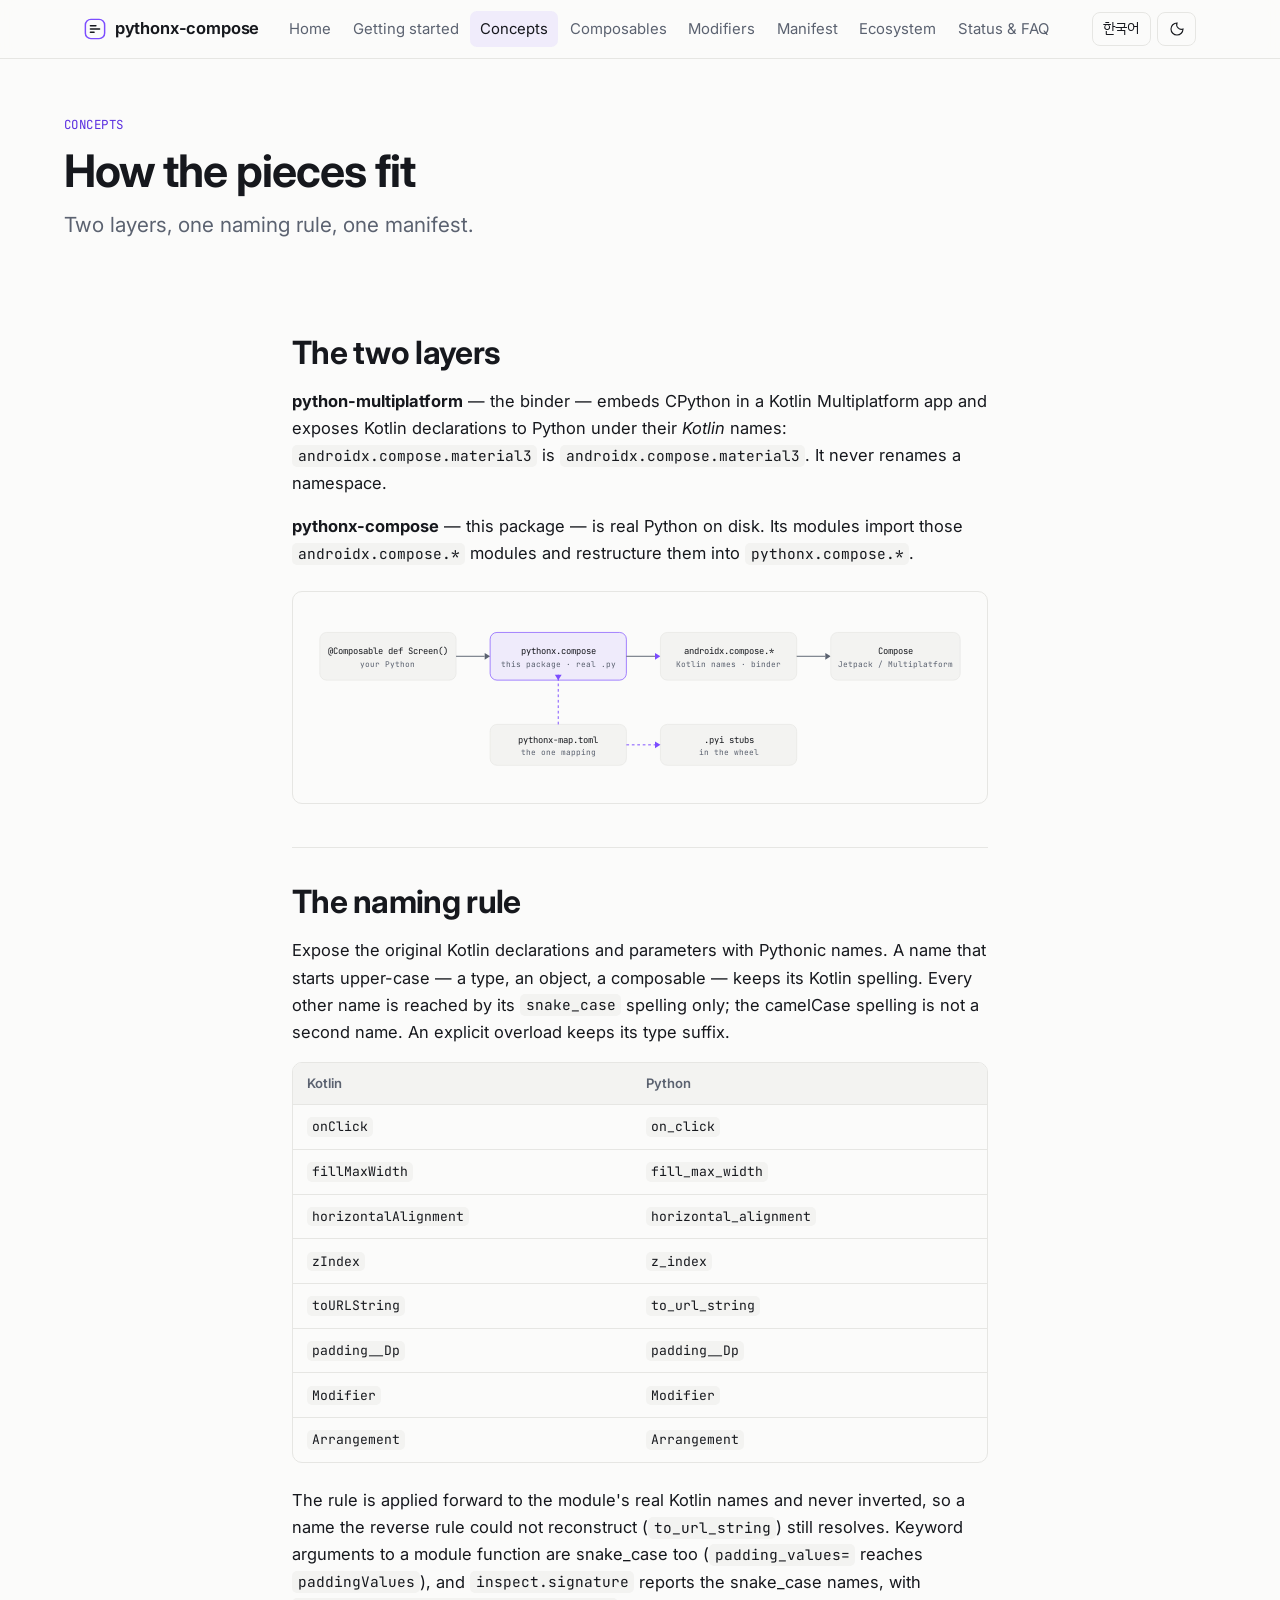
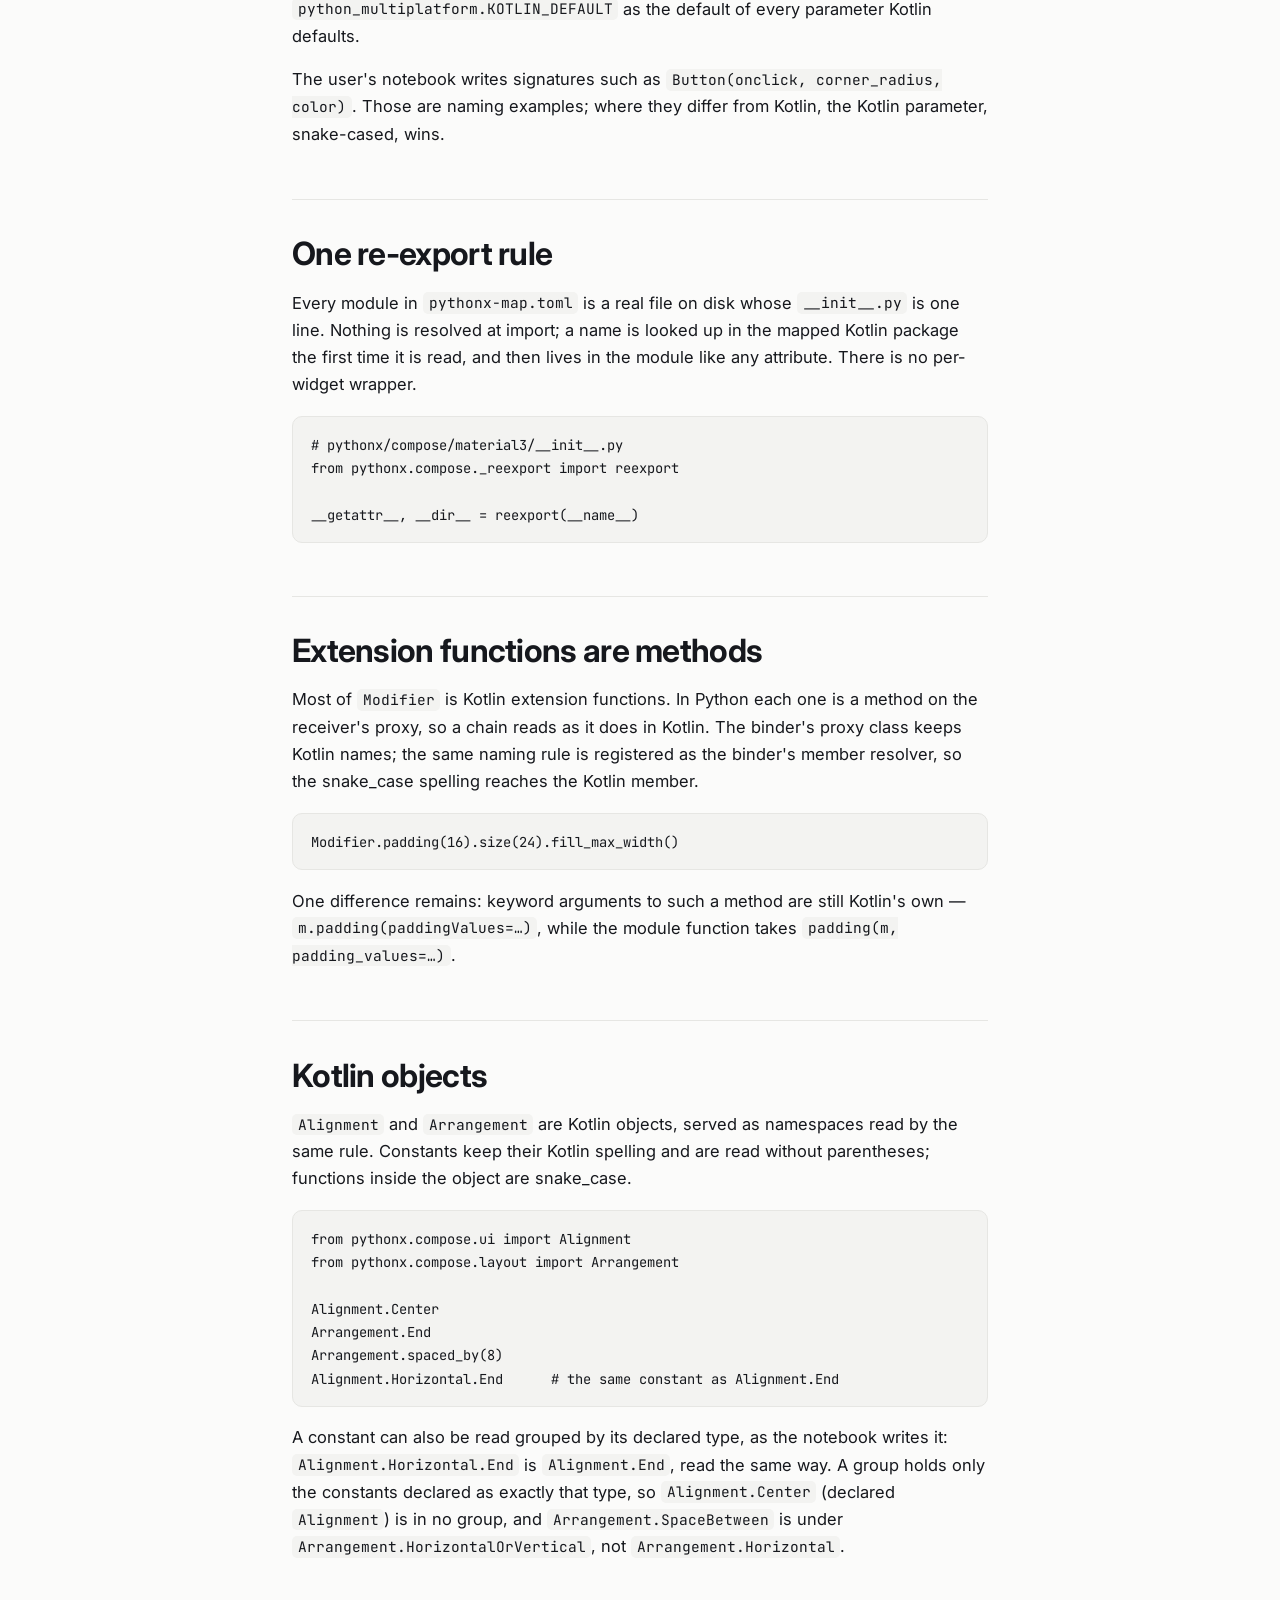
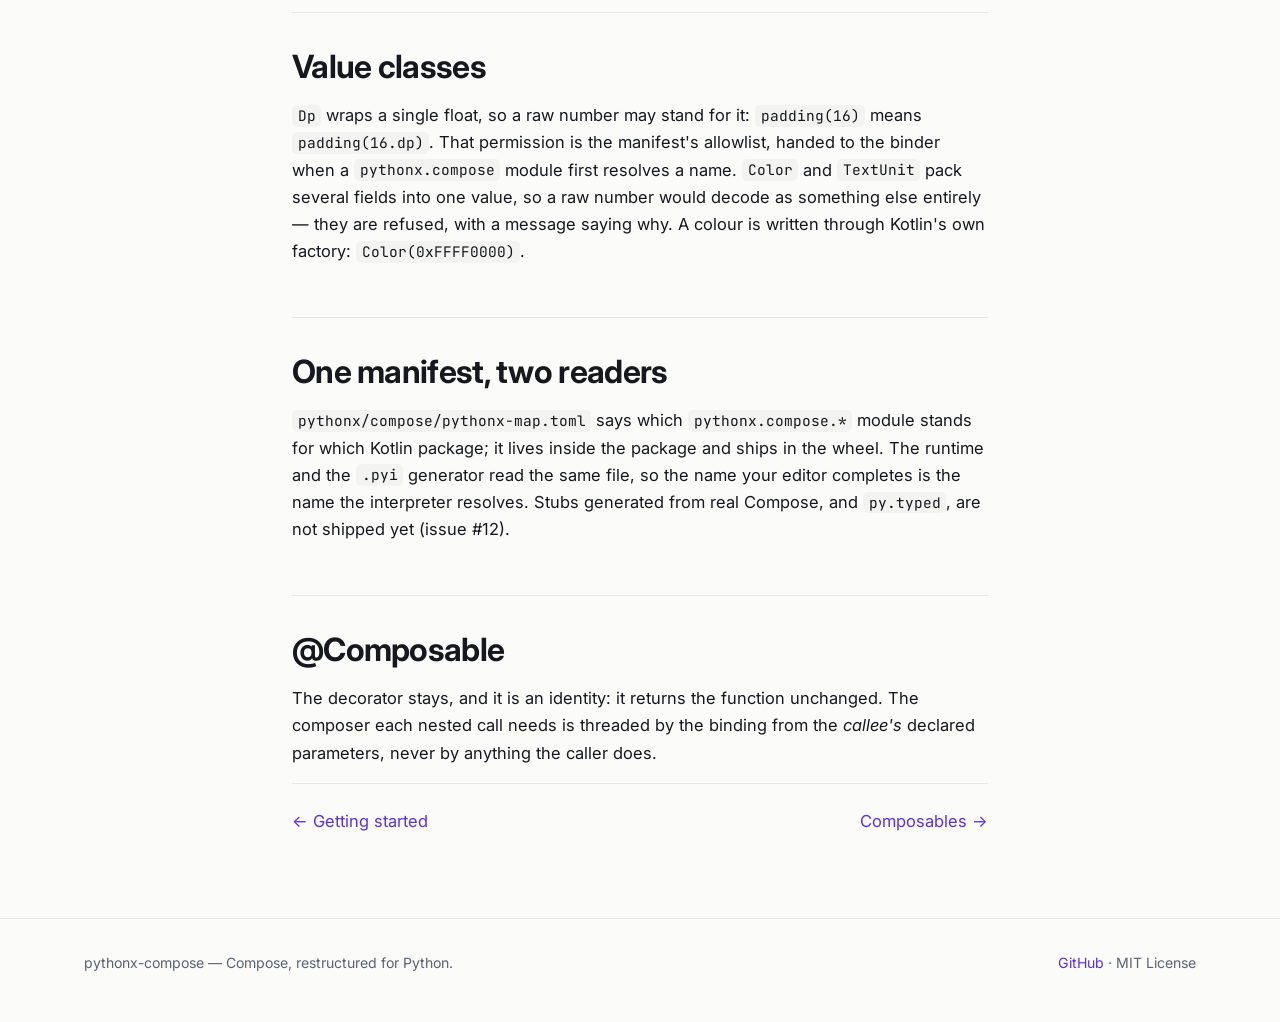
==== docs/guide/concepts.html @ 7204436c "Feat: Read Alignment.Horizontal.End as the notebook writes it INTENT 5.3: the notebook groups an obj" ====
<!doctype html>
<html lang="en">
<head>
<meta charset="utf-8">
<meta name="viewport" content="width=device-width, initial-scale=1">
<title>Concepts · pythonx-compose</title>
<meta name="description" content="pythonx-compose: write Compose user interfaces in Python, with Compose's own widgets and Pythonic names.">
<script>(function(){var r=document.documentElement,l=null,t=null;
try{l=localStorage.getItem('pxc-lang');t=localStorage.getItem('pxc-theme');}catch(e){}
if(l!=='en'&&l!=='ko'){l=((navigator.language||'en').toLowerCase().indexOf('ko')===0)?'ko':'en';}
r.lang=l;if(t==='dark'||t==='light'){r.setAttribute('data-theme',t);}})();</script>
<link rel="preconnect" href="https://fonts.googleapis.com">
<link rel="preconnect" href="https://fonts.gstatic.com" crossorigin>
<link rel="stylesheet" href="https://fonts.googleapis.com/css2?family=IBM+Plex+Sans+KR:wght@400;500;600;700&amp;family=Inter:wght@400;500;600;700&amp;family=JetBrains+Mono:wght@400;500&amp;display=swap">
<link rel="stylesheet" href="assets/style.css">
<script src="assets/site.js" defer></script>
</head>
<body data-title-en="Concepts" data-title-ko="개념">
<header class="site-header">
<div class="wrap bar">
<a class="brand" href="index.html"><svg class="mark" viewBox="0 0 24 24" aria-hidden="true"><rect x="1.5" y="1.5" width="21" height="21" rx="6" fill="none" stroke="var(--accent)" stroke-width="1.6"/><path d="M7 8.5h6M7 12h10M7 15.5h4" stroke="var(--fg)" stroke-width="1.6" stroke-linecap="round"/></svg>pythonx-compose</a>
<nav class="nav" aria-label="Guide"><a href="index.html"><span data-lang="en">Home</span><span data-lang="ko">홈</span></a><a href="getting-started.html"><span data-lang="en">Getting started</span><span data-lang="ko">시작하기</span></a><a href="concepts.html" aria-current="page"><span data-lang="en">Concepts</span><span data-lang="ko">개념</span></a><a href="guide-composables.html"><span data-lang="en">Composables</span><span data-lang="ko">컴포저블</span></a><a href="guide-modifiers.html"><span data-lang="en">Modifiers</span><span data-lang="ko">모디파이어</span></a><a href="guide-manifest.html"><span data-lang="en">Manifest</span><span data-lang="ko">매니페스트</span></a><a href="ecosystem.html"><span data-lang="en">Ecosystem</span><span data-lang="ko">생태계</span></a><a href="status.html"><span data-lang="en">Status & FAQ</span><span data-lang="ko">현황 · FAQ</span></a></nav>
<div class="tools">
<button class="btn-ghost" id="lang-toggle" type="button"><span data-lang="en">한국어</span><span data-lang="ko">English</span></button>
<button class="btn-ghost" id="theme-toggle" type="button" aria-label="Toggle colour theme"><svg viewBox="0 0 24 24" aria-hidden="true" fill="none" stroke="currentColor" stroke-width="1.7" stroke-linecap="round"><path d="M12 3a9 9 0 1 0 9 9 7 7 0 0 1-9-9z"/></svg></button>
</div>
</div>
</header>
<main>
<header class="page-head wrap"><p class="kicker"><span data-lang="en">Concepts</span><span data-lang="ko">개념</span></p><h1><span data-lang="en">How the pieces fit</span><span data-lang="ko">구성 요소가 맞물리는 방식</span></h1><p class="lead"><span data-lang="en">Two layers, one naming rule, one manifest.</span><span data-lang="ko">두 계층, 이름 규칙 하나, 매니페스트 하나.</span></p></header>

<div class="wrap doc narrow">
<section class="flush">
<h2><span data-lang="en">The two layers</span><span data-lang="ko">두 계층</span></h2>
<p data-lang="en"><strong>python-multiplatform</strong> — the binder — embeds CPython in a Kotlin Multiplatform app and exposes Kotlin declarations to Python under their <em>Kotlin</em> names: <code>androidx.compose.material3</code> is <code>androidx.compose.material3</code>. It never renames a namespace.</p><p data-lang="ko"><strong>python-multiplatform</strong> — 바인더 — 는 Kotlin Multiplatform 앱에 CPython 을 임베딩하고, Kotlin 선언을 <em>Kotlin</em> 이름 그대로 파이썬에 노출합니다: <code>androidx.compose.material3</code> 는 <code>androidx.compose.material3</code> 입니다. 네임스페이스 이름을 절대 바꾸지 않습니다.</p>
<p data-lang="en"><strong>pythonx-compose</strong> — this package — is real Python on disk. Its modules import those <code>androidx.compose.*</code> modules and restructure them into <code>pythonx.compose.*</code>.</p><p data-lang="ko"><strong>pythonx-compose</strong> — 이 패키지 — 는 디스크에 있는 실제 파이썬입니다. 이 패키지의 모듈이 <code>androidx.compose.*</code> 를 import 해 <code>pythonx.compose.*</code> 로 재구성합니다.</p>
<figure class="figure"><svg class="fig-wide" viewBox="0 0 960 250" role="img" aria-label="Python UI code calls pythonx.compose, which imports androidx.compose.* exposed by python-multiplatform, which is Compose itself; pythonx-map.toml feeds pythonx.compose and the .pyi stubs."><rect class="box" x="10" y="30" width="200" height="70" rx="10"/><text x="110.0" y="62.0" text-anchor="middle">@Composable def Screen()</text><text class="sub" x="110.0" y="80.0" text-anchor="middle">your Python</text><line class="edge" x1="210" y1="65" x2="252" y2="65"/><polygon class="head" points="260,65 252,60 252,70"/><rect class="box us" x="260" y="30" width="200" height="70" rx="10"/><text x="360.0" y="62.0" text-anchor="middle">pythonx.compose</text><text class="sub" x="360.0" y="80.0" text-anchor="middle">this package · real .py</text><line class="edge" x1="460" y1="65" x2="502" y2="65"/><polygon class="head us" points="510,65 502,60 502,70"/><rect class="box" x="510" y="30" width="200" height="70" rx="10"/><text x="610.0" y="62.0" text-anchor="middle">androidx.compose.*</text><text class="sub" x="610.0" y="80.0" text-anchor="middle">Kotlin names · binder</text><line class="edge" x1="710" y1="65" x2="752" y2="65"/><polygon class="head" points="760,65 752,60 752,70"/><rect class="box" x="760" y="30" width="190" height="70" rx="10"/><text x="855.0" y="62.0" text-anchor="middle">Compose</text><text class="sub" x="855.0" y="80.0" text-anchor="middle">Jetpack / Multiplatform</text><rect class="box" x="260" y="165" width="200" height="60" rx="10"/><text x="360.0" y="192.0" text-anchor="middle">pythonx-map.toml</text><text class="sub" x="360.0" y="210.0" text-anchor="middle">the one mapping</text><line class="edge dash" x1="360" y1="165" x2="360" y2="92"/><polygon class="head us" points="360,100 355,92 365,92"/><rect class="box" x="510" y="165" width="200" height="60" rx="10"/><text x="610.0" y="192.0" text-anchor="middle">.pyi stubs</text><text class="sub" x="610.0" y="210.0" text-anchor="middle">in the wheel</text><line class="edge dash" x1="460" y1="195" x2="502" y2="195"/><polygon class="head us" points="510,195 502,190 502,200"/></svg><svg class="fig-tall" viewBox="0 0 320 470" role="img" aria-label="The same layering, drawn vertically."><rect class="box" x="40" y="10" width="240" height="64" rx="10"/><text x="160.0" y="39.0" text-anchor="middle">@Composable def Screen()</text><text class="sub" x="160.0" y="57.0" text-anchor="middle">your Python</text><line class="edge" x1="160" y1="74" x2="160" y2="102"/><polygon class="head" points="160,110 155,102 165,102"/><rect class="box us" x="40" y="110" width="240" height="64" rx="10"/><text x="160.0" y="139.0" text-anchor="middle">pythonx.compose</text><text class="sub" x="160.0" y="157.0" text-anchor="middle">this package · real .py</text><line class="edge" x1="160" y1="174" x2="160" y2="202"/><polygon class="head us" points="160,210 155,202 165,202"/><rect class="box" x="40" y="210" width="240" height="64" rx="10"/><text x="160.0" y="239.0" text-anchor="middle">androidx.compose.*</text><text class="sub" x="160.0" y="257.0" text-anchor="middle">Kotlin names · binder</text><line class="edge" x1="160" y1="274" x2="160" y2="302"/><polygon class="head" points="160,310 155,302 165,302"/><rect class="box" x="40" y="310" width="240" height="64" rx="10"/><text x="160.0" y="339.0" text-anchor="middle">Compose</text><text class="sub" x="160.0" y="357.0" text-anchor="middle">Jetpack / Multiplatform</text><rect class="box" x="40" y="400" width="240" height="56" rx="10"/><text x="160.0" y="425.0" text-anchor="middle">pythonx-map.toml</text><text class="sub" x="160.0" y="443.0" text-anchor="middle">→ pythonx.compose, .pyi</text></svg></figure>
</section>

<section>
<h2><span data-lang="en">The naming rule</span><span data-lang="ko">이름 규칙</span></h2>
<p data-lang="en">Expose the original Kotlin declarations and parameters with Pythonic names. A name that starts upper-case — a type, an object, a composable — keeps its Kotlin spelling. Every other name is reached by its <code>snake_case</code> spelling only; the camelCase spelling is not a second name. An explicit overload keeps its type suffix.</p><p data-lang="ko">Kotlin 의 원래 선언과 매개변수를 파이썬다운 이름으로 노출합니다. 대문자로 시작하는 이름 — 타입, 객체, 컴포저블 — 은 Kotlin 표기를 유지합니다. 그 밖의 이름은 <code>snake_case</code> 표기로만 접근하며, camelCase 표기가 또 하나의 이름이 되지는 않습니다. 명시적 오버로드는 타입 접미사를 유지합니다.</p>
<div class="table-wrap"><table>
<thead><tr><th>Kotlin</th><th>Python</th></tr></thead>
<tbody>
<tr><td><code>onClick</code></td><td><code>on_click</code></td></tr>
<tr><td><code>fillMaxWidth</code></td><td><code>fill_max_width</code></td></tr>
<tr><td><code>horizontalAlignment</code></td><td><code>horizontal_alignment</code></td></tr>
<tr><td><code>zIndex</code></td><td><code>z_index</code></td></tr>
<tr><td><code>toURLString</code></td><td><code>to_url_string</code></td></tr>
<tr><td><code>padding__Dp</code></td><td><code>padding__Dp</code></td></tr>
<tr><td><code>Modifier</code></td><td><code>Modifier</code></td></tr>
<tr><td><code>Arrangement</code></td><td><code>Arrangement</code></td></tr>
</tbody></table></div>
<p data-lang="en">The rule is applied forward to the module's real Kotlin names and never inverted, so a name the reverse rule could not reconstruct (<code>to_url_string</code>) still resolves. Keyword arguments to a module function are snake_case too (<code>padding_values=</code> reaches <code>paddingValues</code>), and <code>inspect.signature</code> reports the snake_case names, with <code>python_multiplatform.KOTLIN_DEFAULT</code> as the default of every parameter Kotlin defaults.</p><p data-lang="ko">규칙은 모듈의 실제 Kotlin 이름에 정방향으로만 적용되고 역으로 계산하지 않으므로, 역규칙으로는 복원할 수 없는 이름(<code>to_url_string</code>)도 해석됩니다. 모듈 함수의 키워드 인자도 snake_case 이며(<code>padding_values=</code> 가 <code>paddingValues</code> 에 닿음), <code>inspect.signature</code> 는 snake_case 이름을 보여 주고 Kotlin 이 기본값을 가진 매개변수에는 <code>python_multiplatform.KOTLIN_DEFAULT</code> 를 기본값으로 보여 줍니다.</p>
<p data-lang="en">The user's notebook writes signatures such as <code>Button(onclick, corner_radius, color)</code>. Those are naming examples; where they differ from Kotlin, the Kotlin parameter, snake-cased, wins.</p><p data-lang="ko">사용자 노트북은 <code>Button(onclick, corner_radius, color)</code> 같은 시그니처를 씁니다. 이는 이름 예시이며, Kotlin 과 다르면 Kotlin 매개변수를 snake_case 로 바꾼 것이 이깁니다.</p>
</section>

<section>
<h2><span data-lang="en">One re-export rule</span><span data-lang="ko">재노출 규칙 하나</span></h2>
<p data-lang="en">Every module in <code>pythonx-map.toml</code> is a real file on disk whose <code>__init__.py</code> is one line. Nothing is resolved at import; a name is looked up in the mapped Kotlin package the first time it is read, and then lives in the module like any attribute. There is no per-widget wrapper.</p><p data-lang="ko"><code>pythonx-map.toml</code> 의 모든 모듈은 디스크에 있는 실제 파일이며, <code>__init__.py</code> 는 한 줄입니다. import 할 때는 아무것도 해석하지 않고, 이름을 처음 읽을 때 대응된 Kotlin 패키지에서 찾은 뒤 보통의 속성처럼 모듈에 남습니다. 위젯별 래퍼는 없습니다.</p>
<pre><code class="language-python"># pythonx/compose/material3/__init__.py
from pythonx.compose._reexport import reexport

__getattr__, __dir__ = reexport(__name__)</code></pre>
</section>

<section>
<h2><span data-lang="en">Extension functions are methods</span><span data-lang="ko">확장 함수는 메서드</span></h2>
<p data-lang="en">Most of <code>Modifier</code> is Kotlin extension functions. In Python each one is a method on the receiver's proxy, so a chain reads as it does in Kotlin. The binder's proxy class keeps Kotlin names; the same naming rule is registered as the binder's member resolver, so the snake_case spelling reaches the Kotlin member.</p><p data-lang="ko"><code>Modifier</code> 의 대부분은 Kotlin 확장 함수입니다. 파이썬에서는 각각이 수신 객체 프록시의 메서드가 되어, 체인이 Kotlin 에서처럼 읽힙니다. 바인더의 프록시 클래스는 Kotlin 이름을 유지하며, 같은 이름 규칙이 바인더의 멤버 리졸버로 등록되어 snake_case 표기가 Kotlin 멤버에 닿습니다.</p>
<pre><code class="language-python">Modifier.padding(16).size(24).fill_max_width()</code></pre>
<p data-lang="en">One difference remains: keyword arguments to such a method are still Kotlin's own — <code>m.padding(paddingValues=…)</code>, while the module function takes <code>padding(m, padding_values=…)</code>.</p><p data-lang="ko">차이가 하나 남아 있습니다: 이런 메서드의 키워드 인자는 아직 Kotlin 그대로입니다 — <code>m.padding(paddingValues=…)</code> 이고, 모듈 함수는 <code>padding(m, padding_values=…)</code> 를 받습니다.</p>
</section>

<section>
<h2><span data-lang="en">Kotlin objects</span><span data-lang="ko">Kotlin 객체</span></h2>
<p data-lang="en"><code>Alignment</code> and <code>Arrangement</code> are Kotlin objects, served as namespaces read by the same rule. Constants keep their Kotlin spelling and are read without parentheses; functions inside the object are snake_case.</p><p data-lang="ko"><code>Alignment</code> 와 <code>Arrangement</code> 는 Kotlin 객체이며, 같은 규칙으로 읽는 네임스페이스로 제공됩니다. 상수는 Kotlin 표기를 유지하고 괄호 없이 읽으며, 객체 안의 함수는 snake_case 입니다.</p>
<pre><code class="language-python">from pythonx.compose.ui import Alignment
from pythonx.compose.layout import Arrangement

Alignment.Center
Arrangement.End
Arrangement.spaced_by(8)
Alignment.Horizontal.End      # the same constant as Alignment.End</code></pre>
<p data-lang="en">A constant can also be read grouped by its declared type, as the notebook writes it: <code>Alignment.Horizontal.End</code> is <code>Alignment.End</code>, read the same way. A group holds only the constants declared as exactly that type, so <code>Alignment.Center</code> (declared <code>Alignment</code>) is in no group, and <code>Arrangement.SpaceBetween</code> is under <code>Arrangement.HorizontalOrVertical</code>, not <code>Arrangement.Horizontal</code>.</p><p data-lang="ko">노트북처럼 상수를 선언된 타입별로 묶어서 읽을 수도 있습니다. <code>Alignment.Horizontal.End</code> 는 <code>Alignment.End</code> 이며 같은 방식으로 읽힙니다. 묶음에는 정확히 그 타입으로 선언된 상수만 들어가므로 <code>Alignment.Center</code>(선언 타입 <code>Alignment</code>)는 어느 묶음에도 없고, <code>Arrangement.SpaceBetween</code> 은 <code>Arrangement.Horizontal</code> 이 아니라 <code>Arrangement.HorizontalOrVertical</code> 아래에 있습니다.</p>
</section>

<section>
<h2><span data-lang="en">Value classes</span><span data-lang="ko">값 클래스</span></h2>
<p data-lang="en"><code>Dp</code> wraps a single float, so a raw number may stand for it: <code>padding(16)</code> means <code>padding(16.dp)</code>. That permission is the manifest's allowlist, handed to the binder when a <code>pythonx.compose</code> module first resolves a name. <code>Color</code> and <code>TextUnit</code> pack several fields into one value, so a raw number would decode as something else entirely — they are refused, with a message saying why. A colour is written through Kotlin's own factory: <code>Color(0xFFFF0000)</code>.</p><p data-lang="ko"><code>Dp</code> 는 float 하나를 감싸므로 숫자로 쓸 수 있습니다: <code>padding(16)</code> 은 <code>padding(16.dp)</code> 입니다. 이 허용은 매니페스트의 허용 목록이며, <code>pythonx.compose</code> 모듈이 처음 이름을 해석할 때 바인더에 전달됩니다. <code>Color</code> 와 <code>TextUnit</code> 은 여러 필드를 한 값에 담으므로 숫자를 넣으면 전혀 다른 값으로 해석됩니다 — 그래서 이유를 밝히며 거절합니다. 색은 Kotlin 자신의 팩토리로 씁니다: <code>Color(0xFFFF0000)</code>.</p>
</section>

<section>
<h2><span data-lang="en">One manifest, two readers</span><span data-lang="ko">매니페스트 하나, 읽는 쪽 둘</span></h2>
<p data-lang="en"><code>pythonx/compose/pythonx-map.toml</code> says which <code>pythonx.compose.*</code> module stands for which Kotlin package; it lives inside the package and ships in the wheel. The runtime and the <code>.pyi</code> generator read the same file, so the name your editor completes is the name the interpreter resolves. Stubs generated from real Compose, and <code>py.typed</code>, are not shipped yet (issue #12).</p><p data-lang="ko"><code>pythonx/compose/pythonx-map.toml</code> 이 어떤 <code>pythonx.compose.*</code> 모듈이 어떤 Kotlin 패키지에 대응하는지 적습니다. 이 파일은 패키지 안에 있고 wheel 에 함께 담깁니다. 런타임과 <code>.pyi</code> 생성기가 같은 파일을 읽으므로, 편집기가 완성하는 이름과 인터프리터가 해석하는 이름이 같습니다. 실제 Compose 에서 생성한 스텁과 <code>py.typed</code> 는 아직 함께 배포되지 않습니다(이슈 #12).</p>
</section>

<section>
<h2><span data-lang="en">@Composable</span><span data-lang="ko">@Composable</span></h2>
<p data-lang="en">The decorator stays, and it is an identity: it returns the function unchanged. The composer each nested call needs is threaded by the binding from the <em>callee's</em> declared parameters, never by anything the caller does.</p><p data-lang="ko">데코레이터는 유지되며 항등 함수입니다: 함수를 그대로 돌려줍니다. 중첩 호출마다 필요한 composer 는 <em>호출되는 쪽</em>의 선언된 매개변수를 보고 바인딩이 넘기며, 호출하는 쪽은 아무것도 하지 않습니다.</p>
<div class="pager"><a href="getting-started.html">← <span data-lang="en">Getting started</span><span data-lang="ko">시작하기</span></a><a href="guide-composables.html"><span data-lang="en">Composables</span><span data-lang="ko">컴포저블</span> →</a></div>
</section>
</div>

</main>
<footer>
<div class="wrap">
<span><span data-lang="en">pythonx-compose — Compose, restructured for Python.</span><span data-lang="ko">pythonx-compose — 파이썬을 위해 재구성한 Compose.</span></span>
<span><a href="https://github.com/thisisthepy/pythonx-compose">GitHub</a> · <span data-lang="en">MIT License</span><span data-lang="ko">MIT 라이선스</span></span>
</div>
</footer>
</body>
</html>
---- docs/guide/assets/style.css ----
/* pythonx-compose guide — shared thisisthepy family tokens, accent #7c4dff. */
:root {
  --bg: #fbfbfa; --fg: #16181d; --muted: #5b6270; --line: #e6e6e3; --code-bg: #f3f3f1;
  --radius: 10px; --maxw: 72rem;
  --font-sans: "Inter", "IBM Plex Sans KR", system-ui, sans-serif;
  --font-mono: "JetBrains Mono", ui-monospace, monospace;
  --accent: #7c4dff; --accent-ink: #5b2fe0; --accent-soft: rgba(124, 77, 255, 0.09);
  --ok: #0f9d76; --partial: #b7791f; --planned: #5b6270;
  color-scheme: light;
}
@media (prefers-color-scheme: dark) { :root:not([data-theme="light"]) {
  --bg: #0f1115; --fg: #e8e9ec; --muted: #9aa1ad; --line: #252a33; --code-bg: #161a21;
  --accent: #a68bff; --accent-ink: #c2b1ff; --accent-soft: rgba(166, 139, 255, 0.12);
  --ok: #3cc89c; --partial: #e0a84a; --planned: #9aa1ad;
  color-scheme: dark; } }
:root[data-theme="dark"] {
  --bg: #0f1115; --fg: #e8e9ec; --muted: #9aa1ad; --line: #252a33; --code-bg: #161a21;
  --accent: #a68bff; --accent-ink: #c2b1ff; --accent-soft: rgba(166, 139, 255, 0.12);
  --ok: #3cc89c; --partial: #e0a84a; --planned: #9aa1ad;
  color-scheme: dark;
}

/* Language switching: only the active language is shown. */
html[lang="en"] [data-lang="ko"], html[lang="ko"] [data-lang="en"] { display: none !important; }

*, *::before, *::after { box-sizing: border-box; }
html { -webkit-text-size-adjust: 100%; }
body {
  margin: 0; background: var(--bg); color: var(--fg);
  font-family: var(--font-sans); font-size: 16.5px; line-height: 1.65;
  -webkit-font-smoothing: antialiased; overflow-x: hidden;
}
html[lang="ko"] body { word-break: keep-all; line-height: 1.75; }
a { color: var(--accent-ink); text-decoration: none; }
a:hover { text-decoration: underline; text-underline-offset: 3px; }
code, pre, kbd { font-family: var(--font-mono); font-size: 0.88em; }
:not(pre) > code { background: var(--code-bg); padding: 0.1em 0.38em; border-radius: 5px; overflow-wrap: anywhere; }
pre {
  background: var(--code-bg); border: 1px solid var(--line); border-radius: var(--radius);
  padding: 1rem 1.15rem; overflow-x: auto; line-height: 1.6; margin: 1.1rem 0;
}
pre code { font-size: 0.86rem; }
.c { color: var(--muted); }          /* comment */
.k { color: var(--accent-ink); }     /* keyword / emphasis inside code */

.wrap { max-width: var(--maxw); margin: 0 auto; padding: 0 1.25rem; }
@media (max-width: 480px) { .wrap { padding: 0 1rem; } }

/* Header */
.site-header {
  position: sticky; top: 0; z-index: 10;
  background: color-mix(in srgb, var(--bg) 86%, transparent);
  backdrop-filter: saturate(140%) blur(10px); -webkit-backdrop-filter: saturate(140%) blur(10px);
  border-bottom: 1px solid var(--line);
}
.bar { display: flex; align-items: center; gap: 1.25rem; min-height: 3.6rem; }
.brand { display: inline-flex; align-items: center; gap: 0.55rem; color: var(--fg); font-weight: 650; letter-spacing: -0.01em; white-space: nowrap; }
.brand:hover { text-decoration: none; }
.brand .mark { width: 22px; height: 22px; flex: none; }
.nav { display: flex; gap: 0.15rem; flex: 1; min-width: 0; }
.site-header .nav a {
  color: var(--muted); padding: 0.35rem 0.6rem; border-radius: 7px; font-size: 0.93rem; white-space: nowrap;
}
.nav a:hover { color: var(--fg); background: var(--code-bg); text-decoration: none; }
.nav a[aria-current="page"] { color: var(--fg); background: var(--accent-soft); }
.tools { display: flex; gap: 0.4rem; margin-left: auto; }
.btn-ghost {
  font: inherit; font-size: 0.86rem; color: var(--fg); background: transparent;
  border: 1px solid var(--line); border-radius: 8px; padding: 0.3rem 0.65rem; cursor: pointer;
  display: inline-flex; align-items: center; gap: 0.35rem; min-height: 2rem;
}
.btn-ghost:hover { border-color: var(--accent); }
.btn-ghost svg { width: 16px; height: 16px; }
@media (max-width: 860px) {
  .bar { flex-wrap: wrap; gap: 0.5rem 1rem; padding: 0.5rem 0; }
  .nav { order: 3; flex-basis: 100%; overflow-x: auto; scrollbar-width: none; padding-bottom: 0.2rem; }
  .nav::-webkit-scrollbar { display: none; }
}

/* Hero */
section.hero { padding: 5.5rem 0 3.5rem; border-top: 0; }
.eyebrow {
  display: inline-flex; align-items: center; gap: 0.5rem; font-size: 0.82rem; color: var(--muted);
  border: 1px solid var(--line); border-radius: 999px; padding: 0.2rem 0.75rem; margin-bottom: 1.6rem;
}
.dot { width: 7px; height: 7px; border-radius: 50%; background: var(--accent); }
h1, h2, h3 { letter-spacing: -0.022em; line-height: 1.2; font-weight: 680; }
.hero h1 { font-size: clamp(2.3rem, 6vw, 4.1rem); margin: 0 0 1.1rem; letter-spacing: -0.035em; }
.hero h1 em { font-style: normal; color: var(--accent); }
.lead { font-size: clamp(1.08rem, 2.1vw, 1.3rem); color: var(--muted); max-width: 44rem; margin: 0 0 2rem; }
.cta { display: flex; flex-wrap: wrap; gap: 0.7rem; }
.btn {
  display: inline-flex; align-items: center; gap: 0.45rem; padding: 0.62rem 1.1rem; border-radius: 9px;
  font-weight: 560; font-size: 0.97rem; border: 1px solid var(--line); color: var(--fg); background: var(--bg);
}
.btn:hover { text-decoration: none; border-color: var(--accent); }
a.btn.primary, .btn.primary { background: var(--accent); border-color: var(--accent); color: #fff; }
:root[data-theme="dark"] .btn.primary { color: #0f1115; }
@media (prefers-color-scheme: dark) { :root:not([data-theme="light"]) .btn.primary { color: #0f1115; } }

/* Sections */
section { padding: 3rem 0; border-top: 1px solid var(--line); }
section.flush { border-top: 0; padding-top: 0; }
.kicker { font-family: var(--font-mono); font-size: 0.78rem; color: var(--accent-ink); letter-spacing: 0.04em; text-transform: uppercase; margin: 0 0 0.6rem; }
h2 { font-size: clamp(1.5rem, 3vw, 2rem); margin: 0 0 1rem; }
h3 { font-size: 1.12rem; margin: 1.8rem 0 0.5rem; }
p { margin: 0 0 1rem; }
.muted { color: var(--muted); }
.narrow { max-width: 46rem; }

/* Translation pair: Kotlin on the left, Python on the right. */
.pair { display: grid; grid-template-columns: minmax(0, 1fr) auto minmax(0, 1fr); gap: 0.9rem; align-items: stretch; margin: 1.5rem 0; }
.pair .pane { min-width: 0; }
.pair .pane pre { margin: 0; height: calc(100% - 1.8rem); }
.pair .label { font-family: var(--font-mono); font-size: 0.76rem; color: var(--muted); margin: 0 0 0.45rem; }
.pair .arrow { align-self: center; color: var(--accent); font-family: var(--font-mono); font-size: 1.3rem; }
@media (max-width: 760px) {
  .pair { grid-template-columns: minmax(0, 1fr); }
  .pair .arrow { justify-self: center; transform: rotate(90deg); }
}

/* Diagram */
.figure { margin: 1.5rem 0 0.5rem; border: 1px solid var(--line); border-radius: var(--radius); padding: 1.25rem; background: var(--bg); }
.figure svg { width: 100%; height: auto; display: block; }
.figure svg text { font-family: var(--font-mono); font-size: 13px; fill: var(--fg); }
.figure svg .sub { fill: var(--muted); font-size: 11.5px; }
.figure svg .box { fill: var(--code-bg); stroke: var(--line); }
.figure svg .box.us { fill: var(--accent-soft); stroke: var(--accent); }
.figure svg .edge { stroke: var(--muted); stroke-width: 1.4; fill: none; }
.figure svg .edge.dash { stroke-dasharray: 4 4; stroke: var(--accent); }
.figure svg .head { fill: var(--muted); }
.figure svg .head.us { fill: var(--accent); }
figcaption { font-size: 0.9rem; color: var(--muted); margin-top: 0.8rem; }
.figure svg.fig-wide { display: block; }
.figure svg.fig-tall { display: none; max-width: 22rem; margin: 0 auto; }
@media (max-width: 640px) { .figure svg.fig-wide { display: none; } .figure svg.fig-tall { display: block; } }

/* Grids and cards */
.grid { display: grid; gap: 1rem; grid-template-columns: repeat(auto-fit, minmax(min(15rem, 100%), 1fr)); }
.card { border: 1px solid var(--line); border-radius: var(--radius); padding: 1.15rem 1.2rem; background: var(--bg); }
.card h3 { margin: 0 0 0.4rem; font-size: 1.02rem; }
.card p { margin: 0; color: var(--muted); font-size: 0.95rem; }
.card .glyph { font-family: var(--font-mono); color: var(--accent-ink); font-size: 0.85rem; margin-bottom: 0.55rem; display: block; }
a.card { color: inherit; display: block; }
a.card:hover { text-decoration: none; border-color: var(--accent); }

ul.clean { padding-left: 1.1rem; margin: 0 0 1rem; }
ul.clean li { margin: 0.3rem 0; }
.not li::marker { content: "— "; color: var(--muted); }

/* Tables */
.table-wrap { overflow-x: auto; margin: 1rem 0 1.5rem; border: 1px solid var(--line); border-radius: var(--radius); }
table { border-collapse: collapse; width: 100%; font-size: 0.93rem; }
th, td { text-align: left; padding: 0.6rem 0.85rem; border-bottom: 1px solid var(--line); vertical-align: top; }
th { font-weight: 600; color: var(--muted); font-size: 0.82rem; background: var(--code-bg); }
tr:last-child td { border-bottom: 0; }

/* Status chips */
.chip { display: inline-block; font-family: var(--font-mono); font-size: 0.74rem; padding: 0.08rem 0.5rem; border-radius: 999px; border: 1px solid currentColor; white-space: nowrap; }
.chip.ok { color: var(--ok); }
.chip.partial { color: var(--partial); }
.chip.planned { color: var(--planned); }

.note { border-left: 3px solid var(--accent); background: var(--accent-soft); padding: 0.8rem 1rem; border-radius: 0 var(--radius) var(--radius) 0; margin: 1.2rem 0; font-size: 0.95rem; }
.note p:last-child { margin: 0; }

/* Page layout for inner pages */
.page-head { padding: 3.5rem 0 1.5rem; }
.page-head h1 { font-size: clamp(1.9rem, 4.5vw, 2.8rem); margin: 0 0 0.6rem; }
.doc { padding-bottom: 3rem; }
.doc section { padding: 2.2rem 0; }
.pager { display: flex; justify-content: space-between; gap: 1rem; flex-wrap: wrap; border-top: 1px solid var(--line); padding: 1.5rem 0 0; margin-top: 1rem; }

details { border: 1px solid var(--line); border-radius: var(--radius); padding: 0.85rem 1.1rem; margin: 0.6rem 0; }
details summary { cursor: pointer; font-weight: 600; }
details[open] summary { margin-bottom: 0.5rem; }

footer { border-top: 1px solid var(--line); padding: 2rem 0 3rem; color: var(--muted); font-size: 0.88rem; }
footer .wrap { display: flex; flex-wrap: wrap; justify-content: space-between; gap: 1rem; }
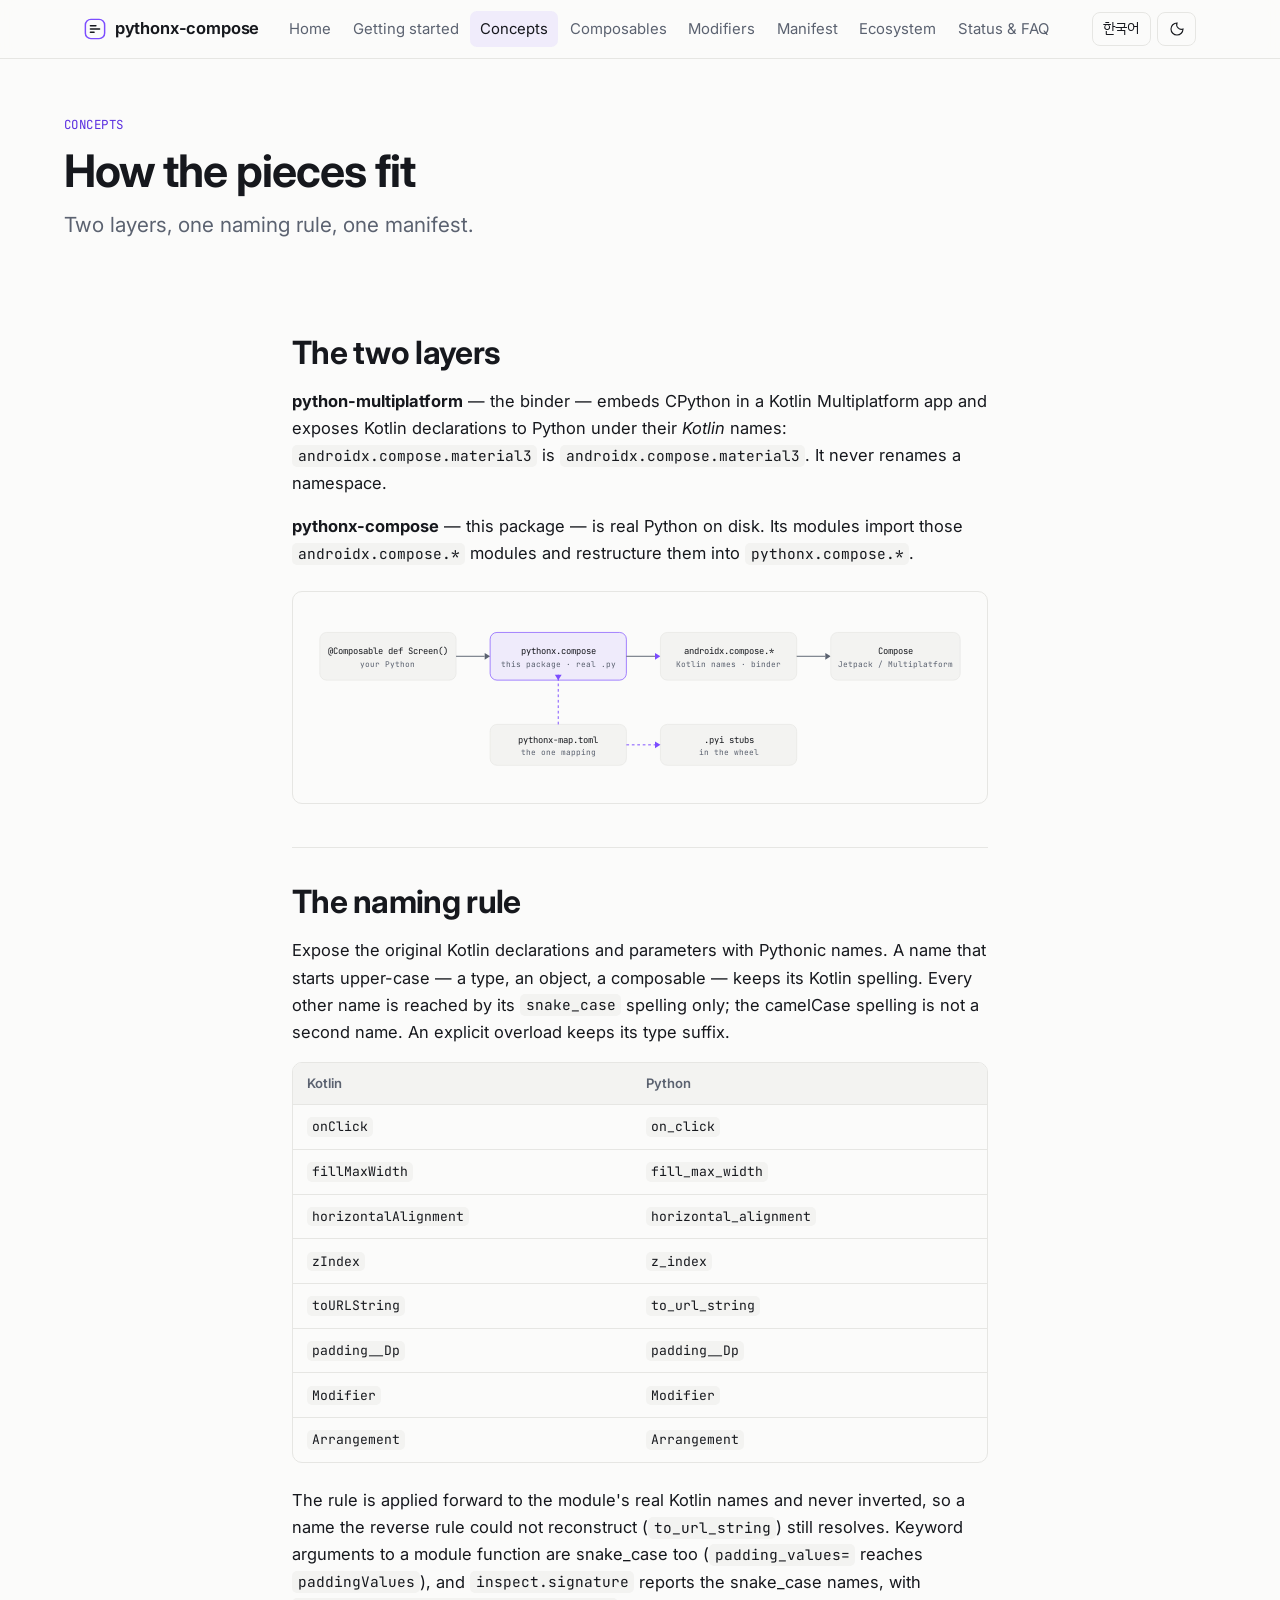
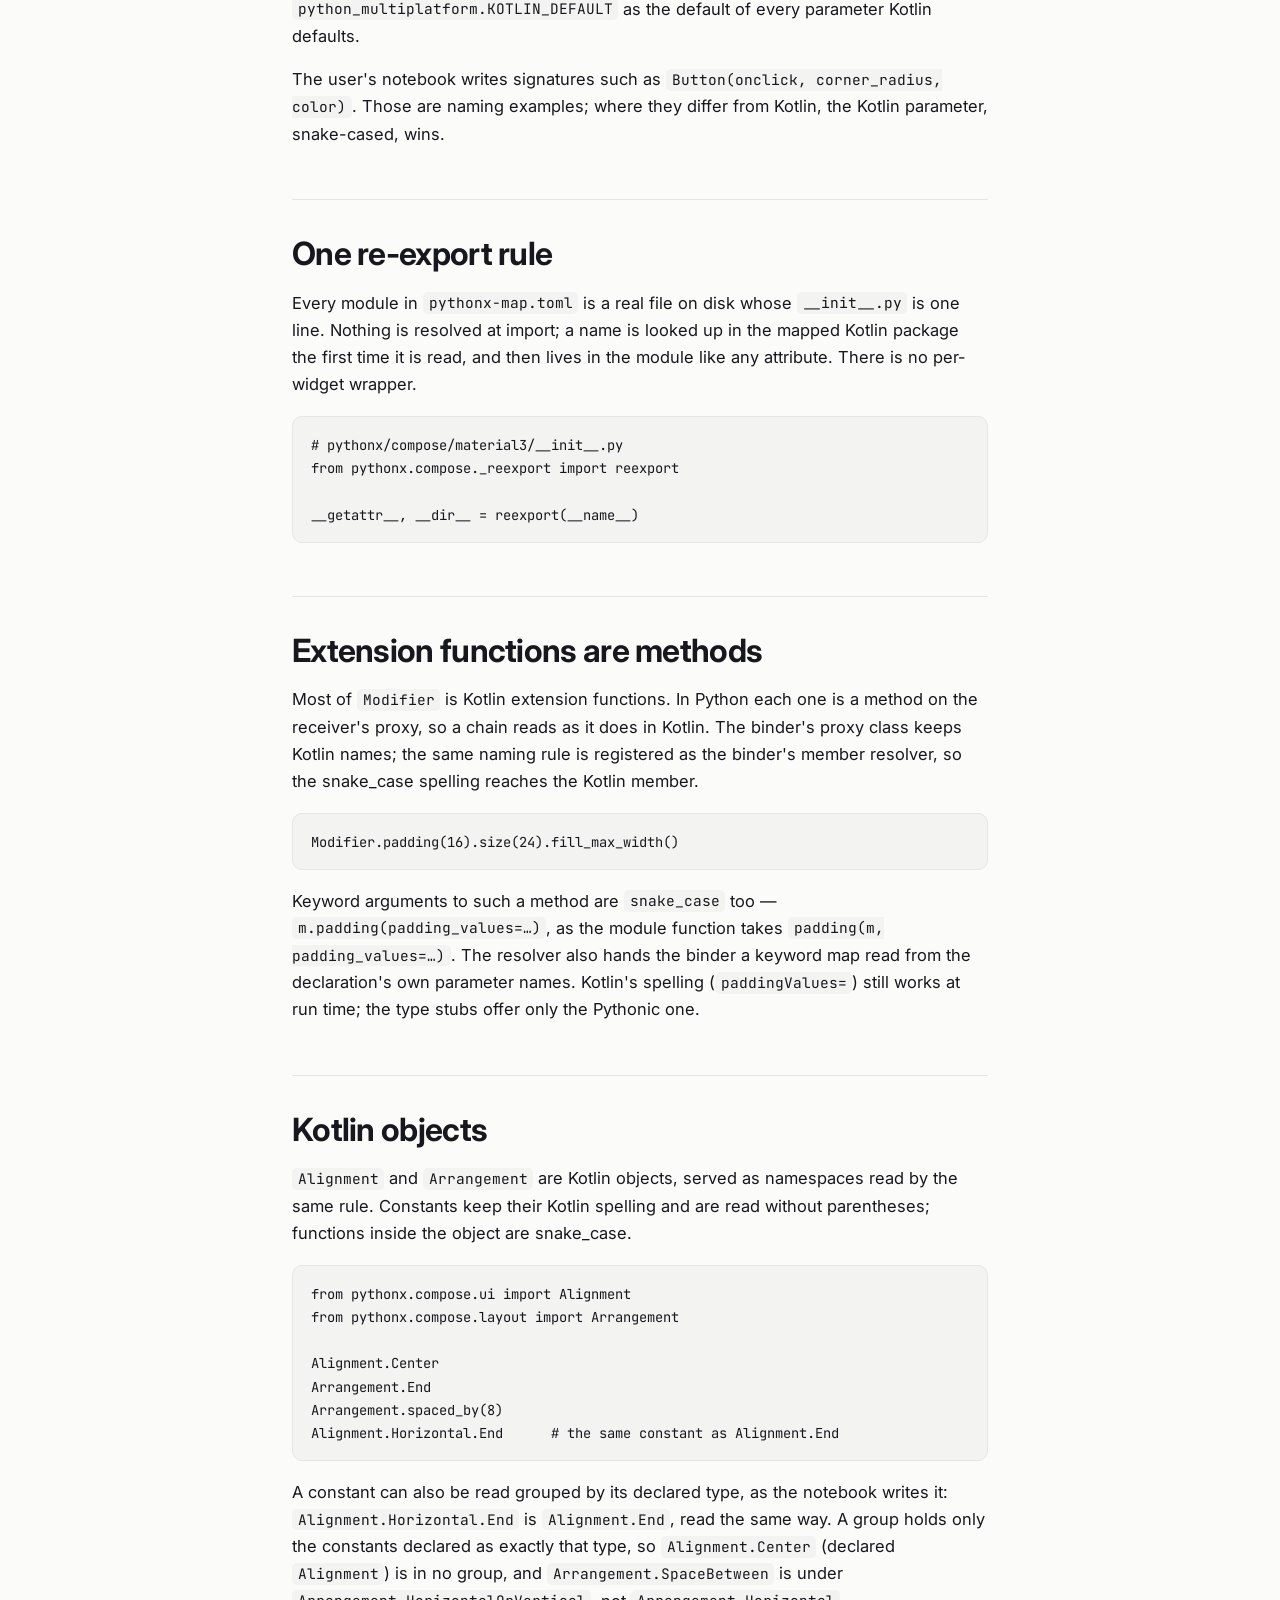
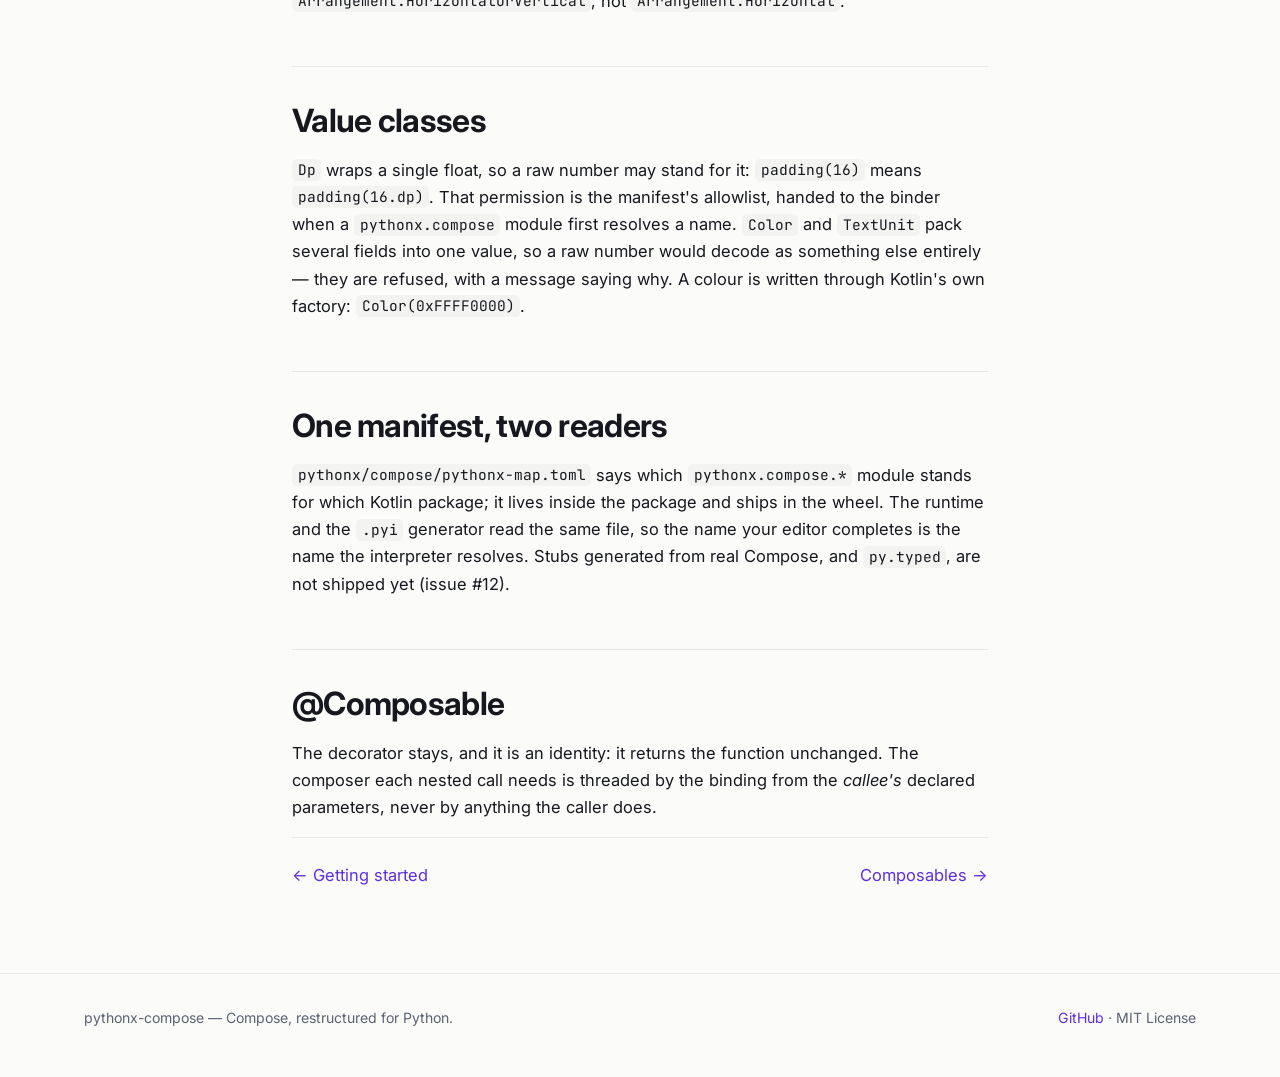
==== commit 383c1d8c: "Feat: Take snake_case keyword arguments on proxy methods too m.padding(padding_values=...) failed: t" ====
--- a/docs/guide/concepts.html
+++ b/docs/guide/concepts.html
@@ -69,7 +69,7 @@
 <h2><span data-lang="en">Extension functions are methods</span><span data-lang="ko">확장 함수는 메서드</span></h2>
 <p data-lang="en">Most of <code>Modifier</code> is Kotlin extension functions. In Python each one is a method on the receiver's proxy, so a chain reads as it does in Kotlin. The binder's proxy class keeps Kotlin names; the same naming rule is registered as the binder's member resolver, so the snake_case spelling reaches the Kotlin member.</p><p data-lang="ko"><code>Modifier</code> 의 대부분은 Kotlin 확장 함수입니다. 파이썬에서는 각각이 수신 객체 프록시의 메서드가 되어, 체인이 Kotlin 에서처럼 읽힙니다. 바인더의 프록시 클래스는 Kotlin 이름을 유지하며, 같은 이름 규칙이 바인더의 멤버 리졸버로 등록되어 snake_case 표기가 Kotlin 멤버에 닿습니다.</p>
 <pre><code class="language-python">Modifier.padding(16).size(24).fill_max_width()</code></pre>
-<p data-lang="en">One difference remains: keyword arguments to such a method are still Kotlin's own — <code>m.padding(paddingValues=…)</code>, while the module function takes <code>padding(m, padding_values=…)</code>.</p><p data-lang="ko">차이가 하나 남아 있습니다: 이런 메서드의 키워드 인자는 아직 Kotlin 그대로입니다 — <code>m.padding(paddingValues=…)</code> 이고, 모듈 함수는 <code>padding(m, padding_values=…)</code> 를 받습니다.</p>
+<p data-lang="en">Keyword arguments to such a method are <code>snake_case</code> too — <code>m.padding(padding_values=…)</code>, as the module function takes <code>padding(m, padding_values=…)</code>. The resolver also hands the binder a keyword map read from the declaration's own parameter names. Kotlin's spelling (<code>paddingValues=</code>) still works at run time; the type stubs offer only the Pythonic one.</p><p data-lang="ko">이런 메서드의 키워드 인자도 <code>snake_case</code> 입니다 — <code>m.padding(padding_values=…)</code> 이며, 모듈 함수는 <code>padding(m, padding_values=…)</code> 를 받습니다. 리졸버는 선언의 실제 파라미터 이름에서 읽은 키워드 맵도 바인더에 넘깁니다. Kotlin 이름(<code>paddingValues=</code>)도 실행 시에는 그대로 통하지만, 타입 스텁은 Pythonic 이름만 제시합니다.</p>
 </section>
 
 <section>
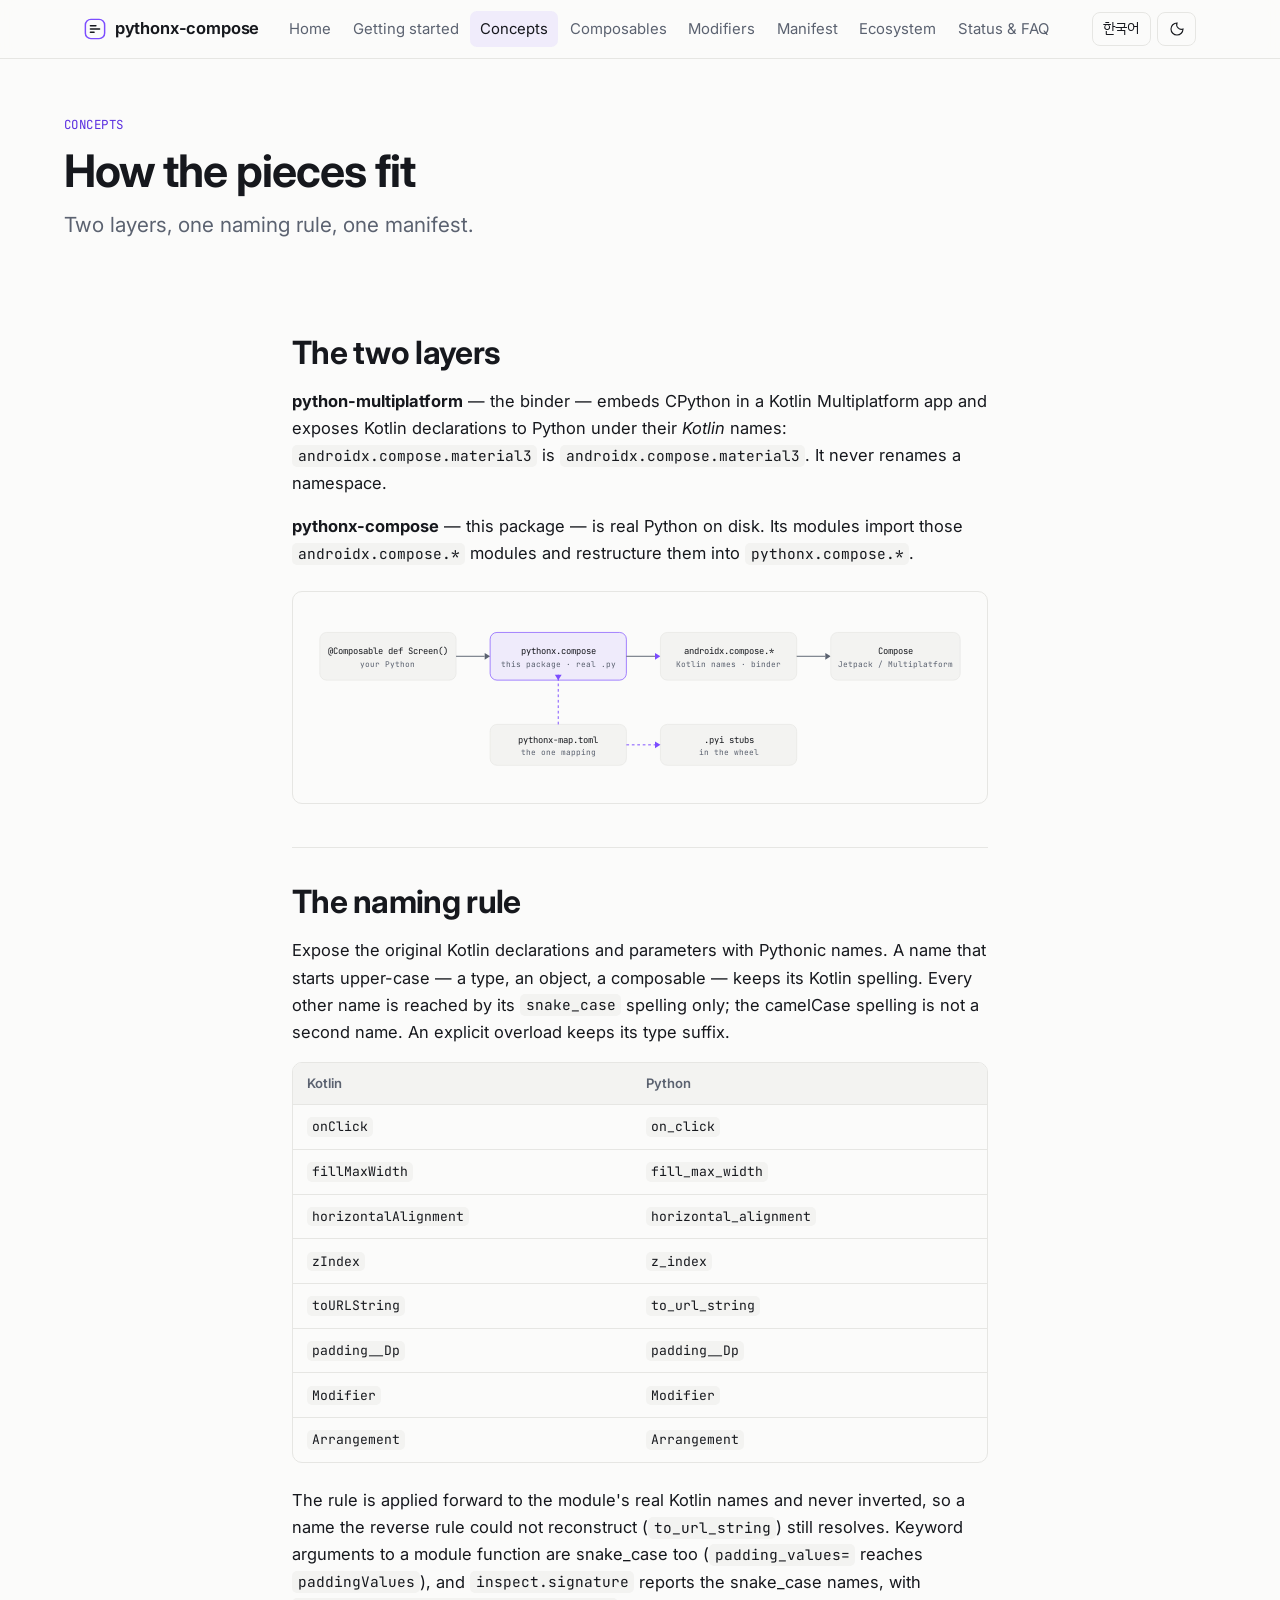
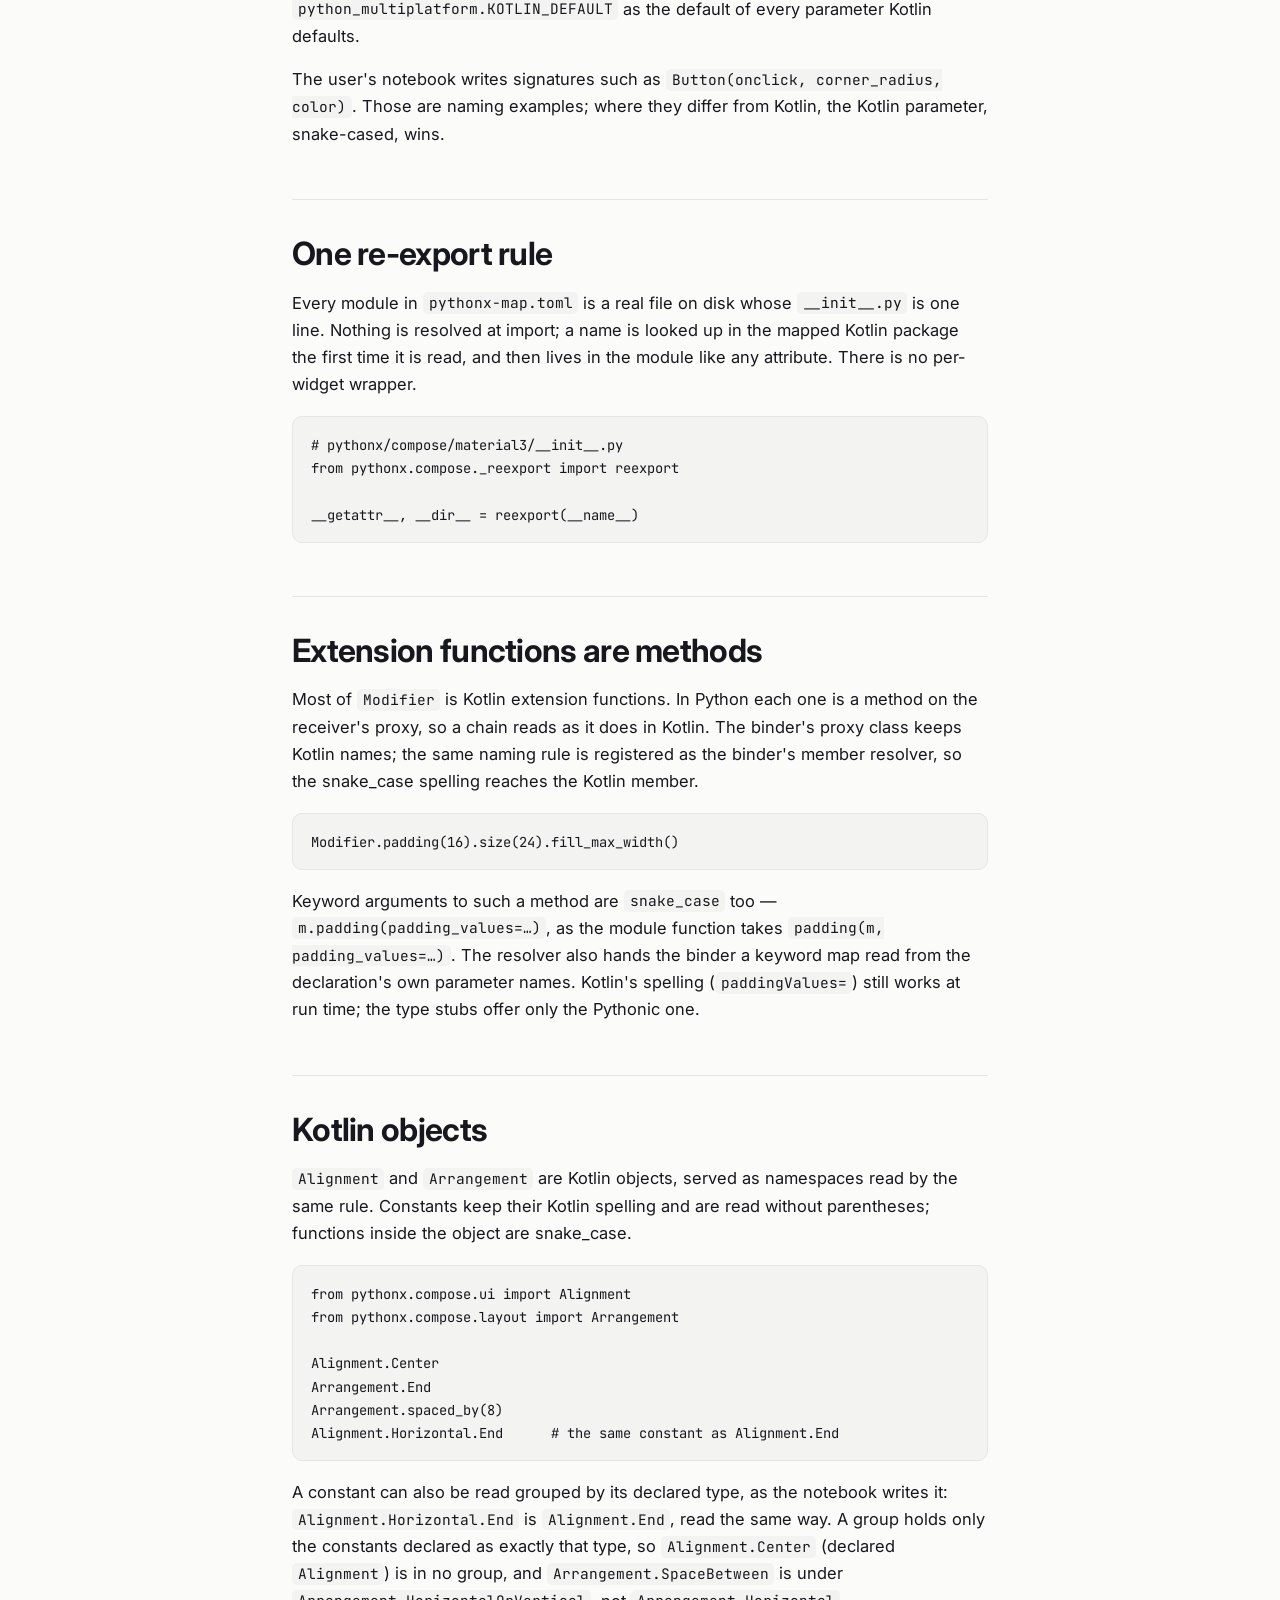
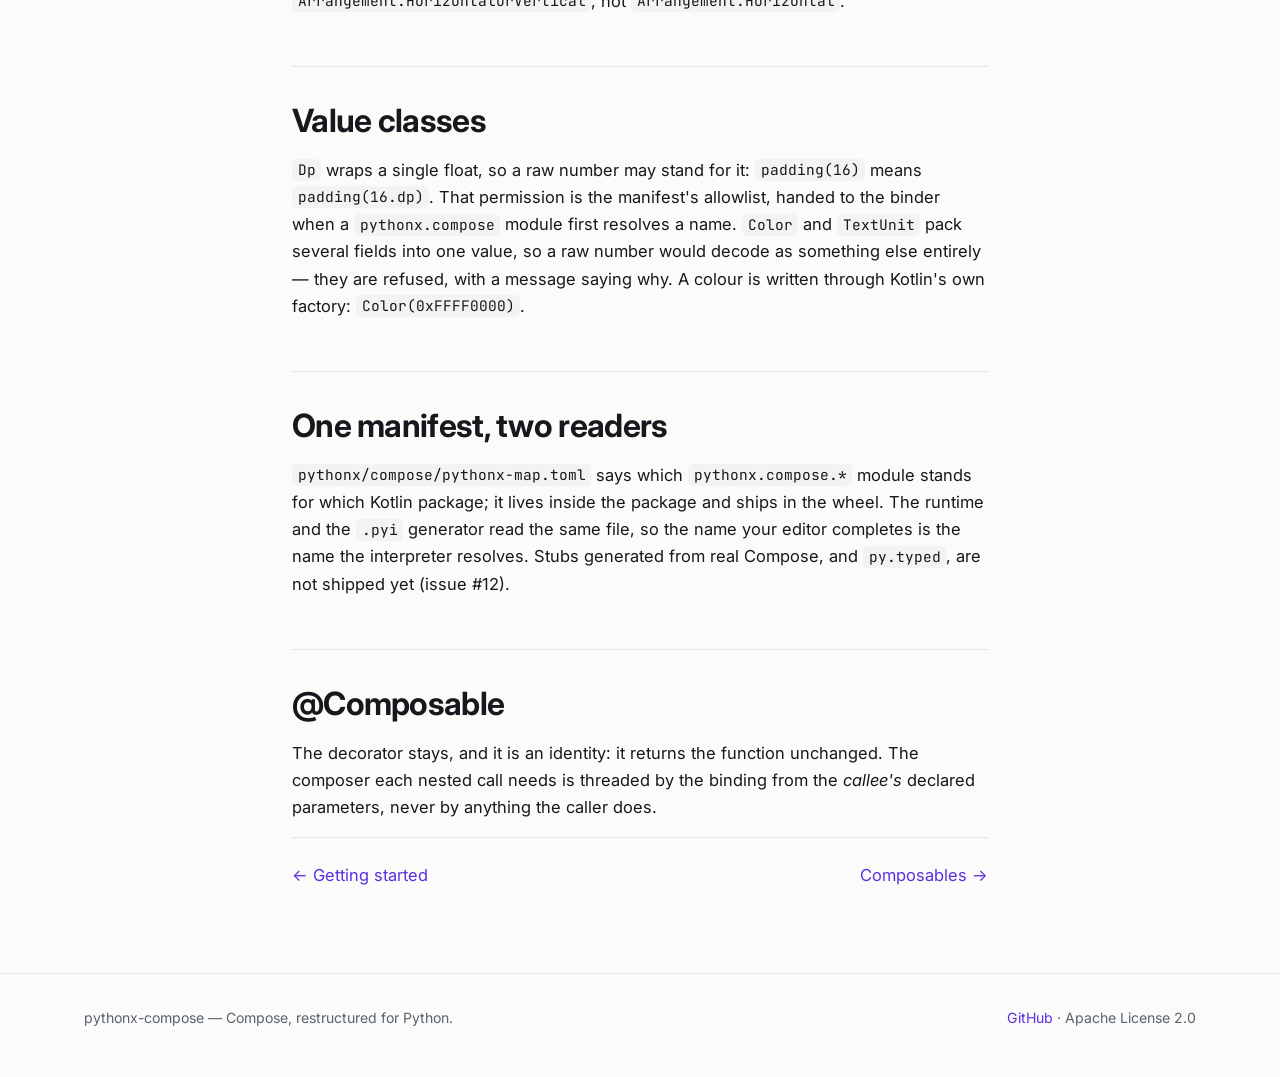
==== commit 0230d00d: "Chore: Relicense to Apache-2.0 The maintainer's decision (2026-10-03, for every thisisthepy project)" ====
--- a/docs/guide/concepts.html
+++ b/docs/guide/concepts.html
@@ -106,7 +106,7 @@
 <footer>
 <div class="wrap">
 <span><span data-lang="en">pythonx-compose — Compose, restructured for Python.</span><span data-lang="ko">pythonx-compose — 파이썬을 위해 재구성한 Compose.</span></span>
-<span><a href="https://github.com/thisisthepy/pythonx-compose">GitHub</a> · <span data-lang="en">MIT License</span><span data-lang="ko">MIT 라이선스</span></span>
+<span><a href="https://github.com/thisisthepy/pythonx-compose">GitHub</a> · <span data-lang="en">Apache License 2.0</span><span data-lang="ko">Apache 라이선스 2.0</span></span>
 </div>
 </footer>
 </body>
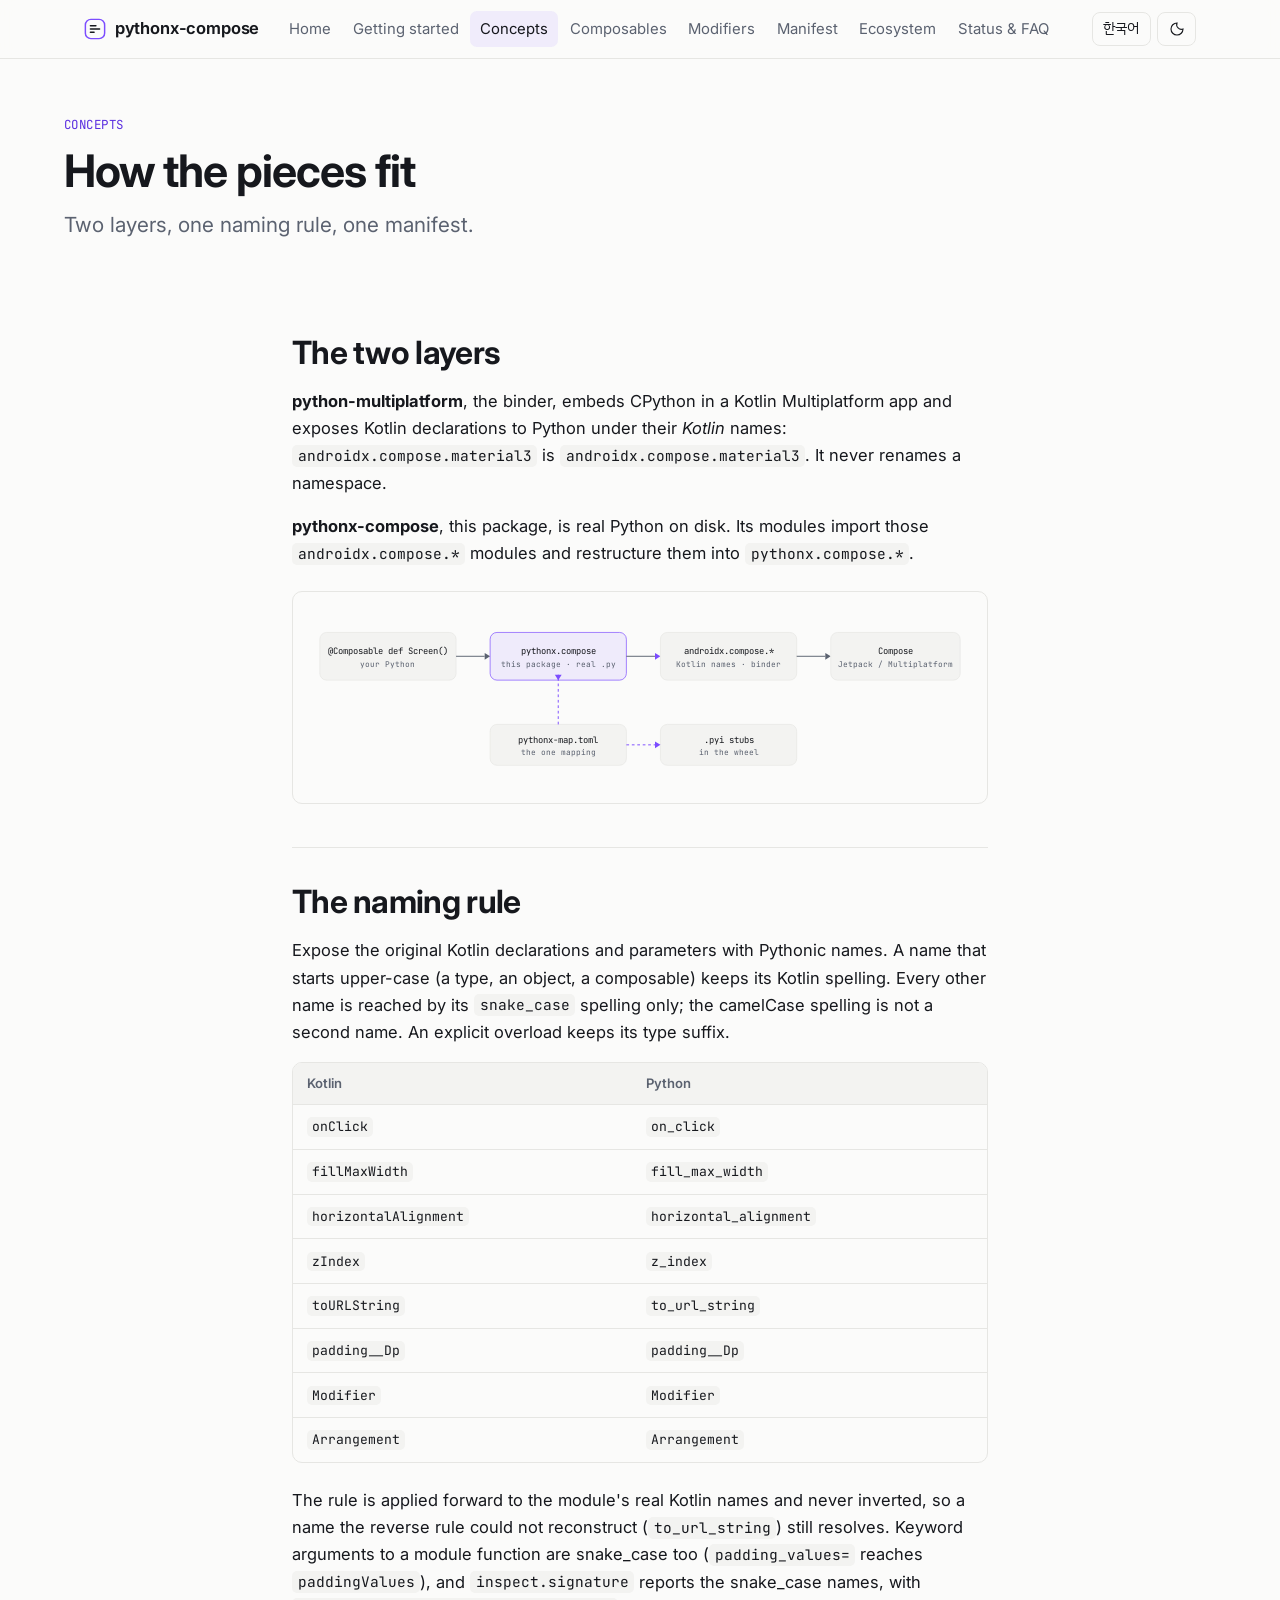
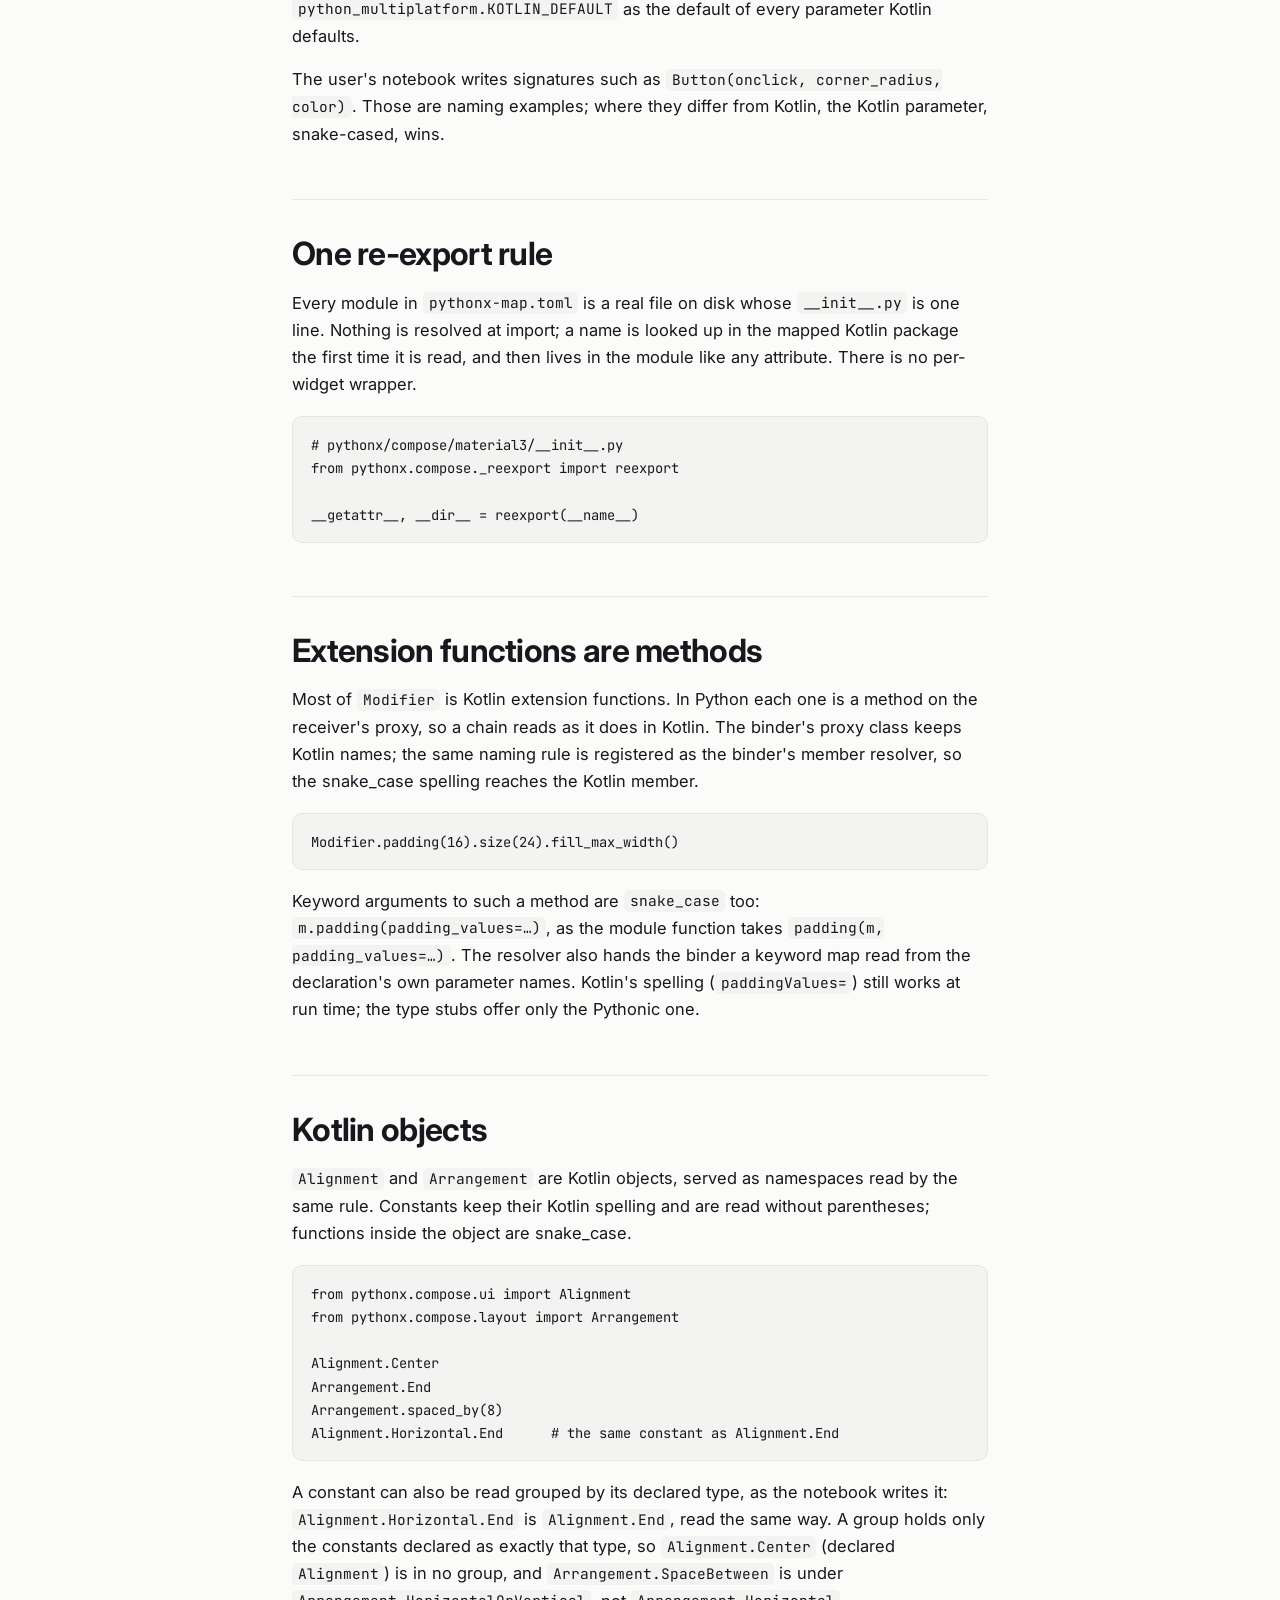
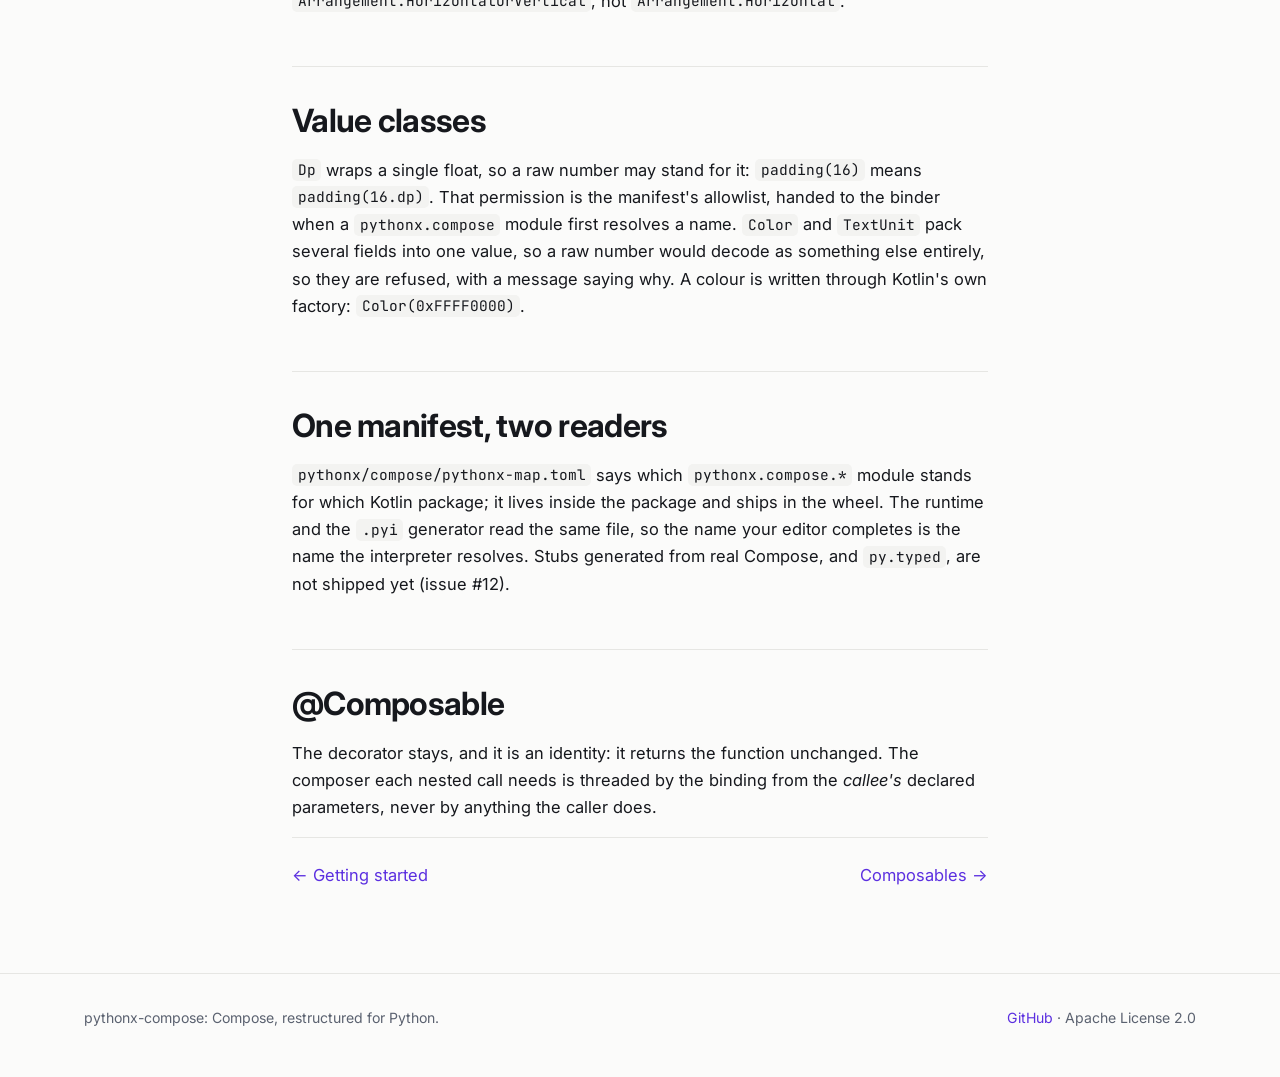
==== commit 5303cf27: "Docs: No em-dash, uv/ppp/tcl examples only, and a house style note Three of the maintainer's instruc" ====
--- a/docs/guide/concepts.html
+++ b/docs/guide/concepts.html
@@ -32,14 +32,14 @@
 <div class="wrap doc narrow">
 <section class="flush">
 <h2><span data-lang="en">The two layers</span><span data-lang="ko">두 계층</span></h2>
-<p data-lang="en"><strong>python-multiplatform</strong> — the binder — embeds CPython in a Kotlin Multiplatform app and exposes Kotlin declarations to Python under their <em>Kotlin</em> names: <code>androidx.compose.material3</code> is <code>androidx.compose.material3</code>. It never renames a namespace.</p><p data-lang="ko"><strong>python-multiplatform</strong> — 바인더 — 는 Kotlin Multiplatform 앱에 CPython 을 임베딩하고, Kotlin 선언을 <em>Kotlin</em> 이름 그대로 파이썬에 노출합니다: <code>androidx.compose.material3</code> 는 <code>androidx.compose.material3</code> 입니다. 네임스페이스 이름을 절대 바꾸지 않습니다.</p>
-<p data-lang="en"><strong>pythonx-compose</strong> — this package — is real Python on disk. Its modules import those <code>androidx.compose.*</code> modules and restructure them into <code>pythonx.compose.*</code>.</p><p data-lang="ko"><strong>pythonx-compose</strong> — 이 패키지 — 는 디스크에 있는 실제 파이썬입니다. 이 패키지의 모듈이 <code>androidx.compose.*</code> 를 import 해 <code>pythonx.compose.*</code> 로 재구성합니다.</p>
+<p data-lang="en"><strong>python-multiplatform</strong>, the binder, embeds CPython in a Kotlin Multiplatform app and exposes Kotlin declarations to Python under their <em>Kotlin</em> names: <code>androidx.compose.material3</code> is <code>androidx.compose.material3</code>. It never renames a namespace.</p><p data-lang="ko"><strong>python-multiplatform</strong>(바인더)는 Kotlin Multiplatform 앱에 CPython 을 임베딩하고, Kotlin 선언을 <em>Kotlin</em> 이름 그대로 파이썬에 노출합니다: <code>androidx.compose.material3</code> 는 <code>androidx.compose.material3</code> 입니다. 네임스페이스 이름을 절대 바꾸지 않습니다.</p>
+<p data-lang="en"><strong>pythonx-compose</strong>, this package, is real Python on disk. Its modules import those <code>androidx.compose.*</code> modules and restructure them into <code>pythonx.compose.*</code>.</p><p data-lang="ko"><strong>pythonx-compose</strong>(이 패키지)는 디스크에 있는 실제 파이썬입니다. 이 패키지의 모듈이 <code>androidx.compose.*</code> 를 import 해 <code>pythonx.compose.*</code> 로 재구성합니다.</p>
 <figure class="figure"><svg class="fig-wide" viewBox="0 0 960 250" role="img" aria-label="Python UI code calls pythonx.compose, which imports androidx.compose.* exposed by python-multiplatform, which is Compose itself; pythonx-map.toml feeds pythonx.compose and the .pyi stubs."><rect class="box" x="10" y="30" width="200" height="70" rx="10"/><text x="110.0" y="62.0" text-anchor="middle">@Composable def Screen()</text><text class="sub" x="110.0" y="80.0" text-anchor="middle">your Python</text><line class="edge" x1="210" y1="65" x2="252" y2="65"/><polygon class="head" points="260,65 252,60 252,70"/><rect class="box us" x="260" y="30" width="200" height="70" rx="10"/><text x="360.0" y="62.0" text-anchor="middle">pythonx.compose</text><text class="sub" x="360.0" y="80.0" text-anchor="middle">this package · real .py</text><line class="edge" x1="460" y1="65" x2="502" y2="65"/><polygon class="head us" points="510,65 502,60 502,70"/><rect class="box" x="510" y="30" width="200" height="70" rx="10"/><text x="610.0" y="62.0" text-anchor="middle">androidx.compose.*</text><text class="sub" x="610.0" y="80.0" text-anchor="middle">Kotlin names · binder</text><line class="edge" x1="710" y1="65" x2="752" y2="65"/><polygon class="head" points="760,65 752,60 752,70"/><rect class="box" x="760" y="30" width="190" height="70" rx="10"/><text x="855.0" y="62.0" text-anchor="middle">Compose</text><text class="sub" x="855.0" y="80.0" text-anchor="middle">Jetpack / Multiplatform</text><rect class="box" x="260" y="165" width="200" height="60" rx="10"/><text x="360.0" y="192.0" text-anchor="middle">pythonx-map.toml</text><text class="sub" x="360.0" y="210.0" text-anchor="middle">the one mapping</text><line class="edge dash" x1="360" y1="165" x2="360" y2="92"/><polygon class="head us" points="360,100 355,92 365,92"/><rect class="box" x="510" y="165" width="200" height="60" rx="10"/><text x="610.0" y="192.0" text-anchor="middle">.pyi stubs</text><text class="sub" x="610.0" y="210.0" text-anchor="middle">in the wheel</text><line class="edge dash" x1="460" y1="195" x2="502" y2="195"/><polygon class="head us" points="510,195 502,190 502,200"/></svg><svg class="fig-tall" viewBox="0 0 320 470" role="img" aria-label="The same layering, drawn vertically."><rect class="box" x="40" y="10" width="240" height="64" rx="10"/><text x="160.0" y="39.0" text-anchor="middle">@Composable def Screen()</text><text class="sub" x="160.0" y="57.0" text-anchor="middle">your Python</text><line class="edge" x1="160" y1="74" x2="160" y2="102"/><polygon class="head" points="160,110 155,102 165,102"/><rect class="box us" x="40" y="110" width="240" height="64" rx="10"/><text x="160.0" y="139.0" text-anchor="middle">pythonx.compose</text><text class="sub" x="160.0" y="157.0" text-anchor="middle">this package · real .py</text><line class="edge" x1="160" y1="174" x2="160" y2="202"/><polygon class="head us" points="160,210 155,202 165,202"/><rect class="box" x="40" y="210" width="240" height="64" rx="10"/><text x="160.0" y="239.0" text-anchor="middle">androidx.compose.*</text><text class="sub" x="160.0" y="257.0" text-anchor="middle">Kotlin names · binder</text><line class="edge" x1="160" y1="274" x2="160" y2="302"/><polygon class="head" points="160,310 155,302 165,302"/><rect class="box" x="40" y="310" width="240" height="64" rx="10"/><text x="160.0" y="339.0" text-anchor="middle">Compose</text><text class="sub" x="160.0" y="357.0" text-anchor="middle">Jetpack / Multiplatform</text><rect class="box" x="40" y="400" width="240" height="56" rx="10"/><text x="160.0" y="425.0" text-anchor="middle">pythonx-map.toml</text><text class="sub" x="160.0" y="443.0" text-anchor="middle">→ pythonx.compose, .pyi</text></svg></figure>
 </section>
 
 <section>
 <h2><span data-lang="en">The naming rule</span><span data-lang="ko">이름 규칙</span></h2>
-<p data-lang="en">Expose the original Kotlin declarations and parameters with Pythonic names. A name that starts upper-case — a type, an object, a composable — keeps its Kotlin spelling. Every other name is reached by its <code>snake_case</code> spelling only; the camelCase spelling is not a second name. An explicit overload keeps its type suffix.</p><p data-lang="ko">Kotlin 의 원래 선언과 매개변수를 파이썬다운 이름으로 노출합니다. 대문자로 시작하는 이름 — 타입, 객체, 컴포저블 — 은 Kotlin 표기를 유지합니다. 그 밖의 이름은 <code>snake_case</code> 표기로만 접근하며, camelCase 표기가 또 하나의 이름이 되지는 않습니다. 명시적 오버로드는 타입 접미사를 유지합니다.</p>
+<p data-lang="en">Expose the original Kotlin declarations and parameters with Pythonic names. A name that starts upper-case (a type, an object, a composable) keeps its Kotlin spelling. Every other name is reached by its <code>snake_case</code> spelling only; the camelCase spelling is not a second name. An explicit overload keeps its type suffix.</p><p data-lang="ko">Kotlin 의 원래 선언과 매개변수를 파이썬다운 이름으로 노출합니다. 대문자로 시작하는 이름(타입, 객체, 컴포저블)은 Kotlin 표기를 유지합니다. 그 밖의 이름은 <code>snake_case</code> 표기로만 접근하며, camelCase 표기가 또 하나의 이름이 되지는 않습니다. 명시적 오버로드는 타입 접미사를 유지합니다.</p>
 <div class="table-wrap"><table>
 <thead><tr><th>Kotlin</th><th>Python</th></tr></thead>
 <tbody>
@@ -69,7 +69,7 @@
 <h2><span data-lang="en">Extension functions are methods</span><span data-lang="ko">확장 함수는 메서드</span></h2>
 <p data-lang="en">Most of <code>Modifier</code> is Kotlin extension functions. In Python each one is a method on the receiver's proxy, so a chain reads as it does in Kotlin. The binder's proxy class keeps Kotlin names; the same naming rule is registered as the binder's member resolver, so the snake_case spelling reaches the Kotlin member.</p><p data-lang="ko"><code>Modifier</code> 의 대부분은 Kotlin 확장 함수입니다. 파이썬에서는 각각이 수신 객체 프록시의 메서드가 되어, 체인이 Kotlin 에서처럼 읽힙니다. 바인더의 프록시 클래스는 Kotlin 이름을 유지하며, 같은 이름 규칙이 바인더의 멤버 리졸버로 등록되어 snake_case 표기가 Kotlin 멤버에 닿습니다.</p>
 <pre><code class="language-python">Modifier.padding(16).size(24).fill_max_width()</code></pre>
-<p data-lang="en">Keyword arguments to such a method are <code>snake_case</code> too — <code>m.padding(padding_values=…)</code>, as the module function takes <code>padding(m, padding_values=…)</code>. The resolver also hands the binder a keyword map read from the declaration's own parameter names. Kotlin's spelling (<code>paddingValues=</code>) still works at run time; the type stubs offer only the Pythonic one.</p><p data-lang="ko">이런 메서드의 키워드 인자도 <code>snake_case</code> 입니다 — <code>m.padding(padding_values=…)</code> 이며, 모듈 함수는 <code>padding(m, padding_values=…)</code> 를 받습니다. 리졸버는 선언의 실제 파라미터 이름에서 읽은 키워드 맵도 바인더에 넘깁니다. Kotlin 이름(<code>paddingValues=</code>)도 실행 시에는 그대로 통하지만, 타입 스텁은 Pythonic 이름만 제시합니다.</p>
+<p data-lang="en">Keyword arguments to such a method are <code>snake_case</code> too: <code>m.padding(padding_values=…)</code>, as the module function takes <code>padding(m, padding_values=…)</code>. The resolver also hands the binder a keyword map read from the declaration's own parameter names. Kotlin's spelling (<code>paddingValues=</code>) still works at run time; the type stubs offer only the Pythonic one.</p><p data-lang="ko">이런 메서드의 키워드 인자도 <code>snake_case</code> 입니다: <code>m.padding(padding_values=…)</code> 이며, 모듈 함수는 <code>padding(m, padding_values=…)</code> 를 받습니다. 리졸버는 선언의 실제 파라미터 이름에서 읽은 키워드 맵도 바인더에 넘깁니다. Kotlin 이름(<code>paddingValues=</code>)도 실행 시에는 그대로 통하지만, 타입 스텁은 Pythonic 이름만 제시합니다.</p>
 </section>
 
 <section>
@@ -87,7 +87,7 @@
 
 <section>
 <h2><span data-lang="en">Value classes</span><span data-lang="ko">값 클래스</span></h2>
-<p data-lang="en"><code>Dp</code> wraps a single float, so a raw number may stand for it: <code>padding(16)</code> means <code>padding(16.dp)</code>. That permission is the manifest's allowlist, handed to the binder when a <code>pythonx.compose</code> module first resolves a name. <code>Color</code> and <code>TextUnit</code> pack several fields into one value, so a raw number would decode as something else entirely — they are refused, with a message saying why. A colour is written through Kotlin's own factory: <code>Color(0xFFFF0000)</code>.</p><p data-lang="ko"><code>Dp</code> 는 float 하나를 감싸므로 숫자로 쓸 수 있습니다: <code>padding(16)</code> 은 <code>padding(16.dp)</code> 입니다. 이 허용은 매니페스트의 허용 목록이며, <code>pythonx.compose</code> 모듈이 처음 이름을 해석할 때 바인더에 전달됩니다. <code>Color</code> 와 <code>TextUnit</code> 은 여러 필드를 한 값에 담으므로 숫자를 넣으면 전혀 다른 값으로 해석됩니다 — 그래서 이유를 밝히며 거절합니다. 색은 Kotlin 자신의 팩토리로 씁니다: <code>Color(0xFFFF0000)</code>.</p>
+<p data-lang="en"><code>Dp</code> wraps a single float, so a raw number may stand for it: <code>padding(16)</code> means <code>padding(16.dp)</code>. That permission is the manifest's allowlist, handed to the binder when a <code>pythonx.compose</code> module first resolves a name. <code>Color</code> and <code>TextUnit</code> pack several fields into one value, so a raw number would decode as something else entirely, so they are refused, with a message saying why. A colour is written through Kotlin's own factory: <code>Color(0xFFFF0000)</code>.</p><p data-lang="ko"><code>Dp</code> 는 float 하나를 감싸므로 숫자로 쓸 수 있습니다: <code>padding(16)</code> 은 <code>padding(16.dp)</code> 입니다. 이 허용은 매니페스트의 허용 목록이며, <code>pythonx.compose</code> 모듈이 처음 이름을 해석할 때 바인더에 전달됩니다. <code>Color</code> 와 <code>TextUnit</code> 은 여러 필드를 한 값에 담으므로 숫자를 넣으면 전혀 다른 값으로 해석됩니다. 그래서 이유를 밝히며 거절합니다. 색은 Kotlin 자신의 팩토리로 씁니다: <code>Color(0xFFFF0000)</code>.</p>
 </section>
 
 <section>
@@ -105,7 +105,7 @@
 </main>
 <footer>
 <div class="wrap">
-<span><span data-lang="en">pythonx-compose — Compose, restructured for Python.</span><span data-lang="ko">pythonx-compose — 파이썬을 위해 재구성한 Compose.</span></span>
+<span><span data-lang="en">pythonx-compose: Compose, restructured for Python.</span><span data-lang="ko">pythonx-compose: 파이썬을 위해 재구성한 Compose.</span></span>
 <span><a href="https://github.com/thisisthepy/pythonx-compose">GitHub</a> · <span data-lang="en">Apache License 2.0</span><span data-lang="ko">Apache 라이선스 2.0</span></span>
 </div>
 </footer>
--- a/docs/guide/assets/style.css
+++ b/docs/guide/assets/style.css
@@ -1,4 +1,4 @@
-/* pythonx-compose guide — shared thisisthepy family tokens, accent #7c4dff. */
+/* pythonx-compose guide: shared thisisthepy family tokens, accent #7c4dff. */
 :root {
   --bg: #fbfbfa; --fg: #16181d; --muted: #5b6270; --line: #e6e6e3; --code-bg: #f3f3f1;
   --radius: 10px; --maxw: 72rem;
@@ -146,7 +146,7 @@
 
 ul.clean { padding-left: 1.1rem; margin: 0 0 1rem; }
 ul.clean li { margin: 0.3rem 0; }
-.not li::marker { content: "— "; color: var(--muted); }
+.not li::marker { content: "– "; color: var(--muted); }
 
 /* Tables */
 .table-wrap { overflow-x: auto; margin: 1rem 0 1.5rem; border: 1px solid var(--line); border-radius: var(--radius); }
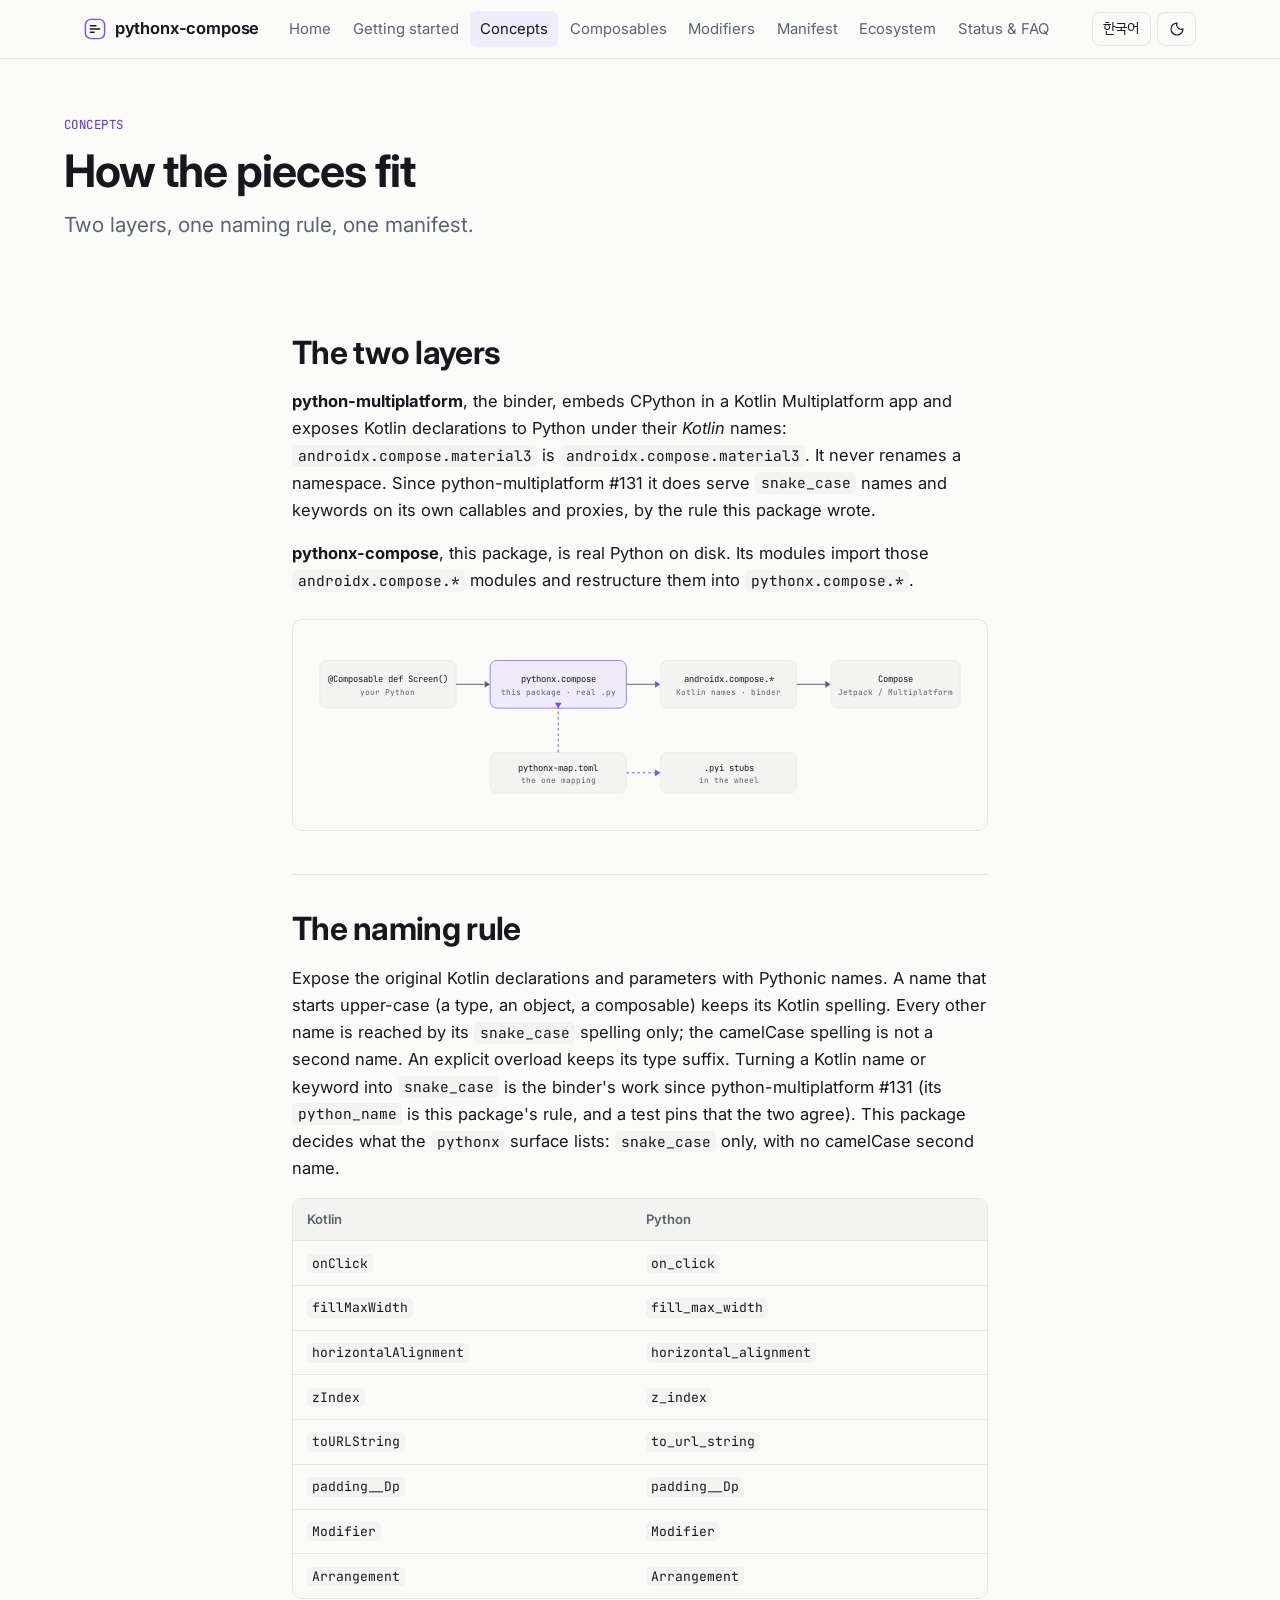
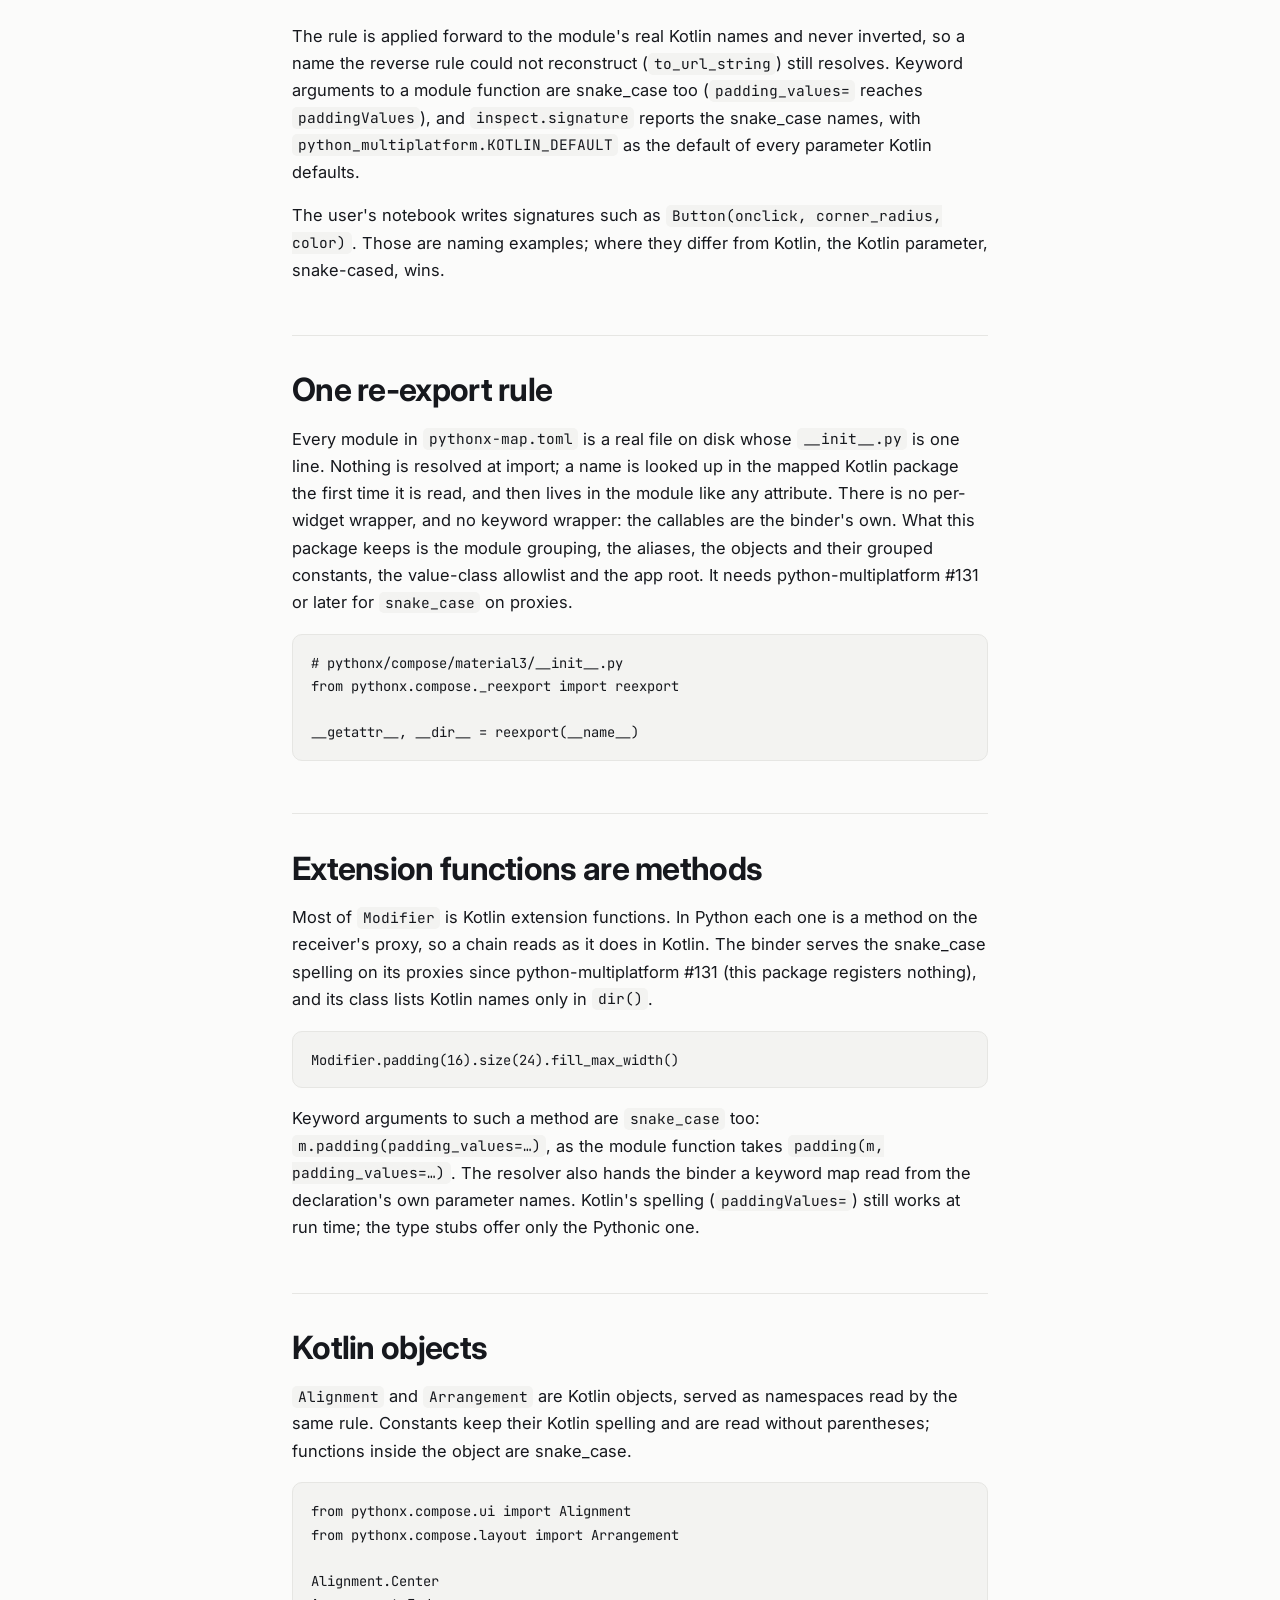
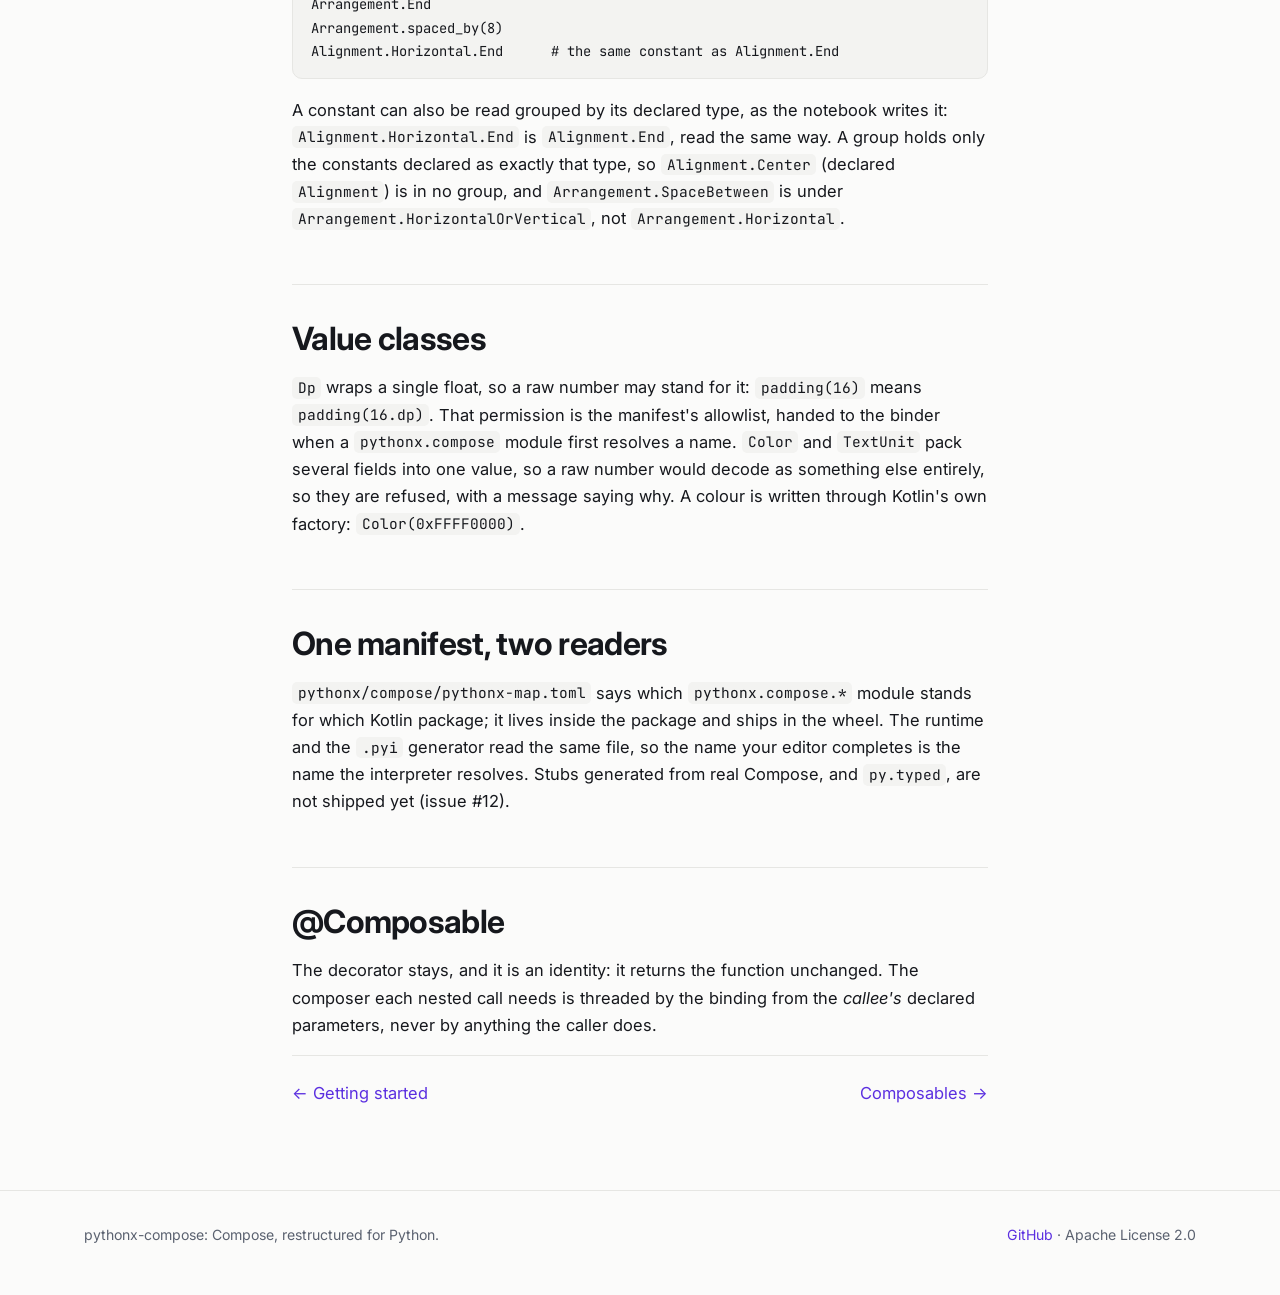
==== commit 3ab7707c: "Feat: Regenerate the stubs from the binder that names things itself, and say who renames what Step 5" ====
--- a/docs/guide/concepts.html
+++ b/docs/guide/concepts.html
@@ -32,14 +32,14 @@
 <div class="wrap doc narrow">
 <section class="flush">
 <h2><span data-lang="en">The two layers</span><span data-lang="ko">두 계층</span></h2>
-<p data-lang="en"><strong>python-multiplatform</strong>, the binder, embeds CPython in a Kotlin Multiplatform app and exposes Kotlin declarations to Python under their <em>Kotlin</em> names: <code>androidx.compose.material3</code> is <code>androidx.compose.material3</code>. It never renames a namespace.</p><p data-lang="ko"><strong>python-multiplatform</strong>(바인더)는 Kotlin Multiplatform 앱에 CPython 을 임베딩하고, Kotlin 선언을 <em>Kotlin</em> 이름 그대로 파이썬에 노출합니다: <code>androidx.compose.material3</code> 는 <code>androidx.compose.material3</code> 입니다. 네임스페이스 이름을 절대 바꾸지 않습니다.</p>
+<p data-lang="en"><strong>python-multiplatform</strong>, the binder, embeds CPython in a Kotlin Multiplatform app and exposes Kotlin declarations to Python under their <em>Kotlin</em> names: <code>androidx.compose.material3</code> is <code>androidx.compose.material3</code>. It never renames a namespace. Since python-multiplatform #131 it does serve <code>snake_case</code> names and keywords on its own callables and proxies, by the rule this package wrote.</p><p data-lang="ko"><strong>python-multiplatform</strong>(바인더)는 Kotlin Multiplatform 앱에 CPython 을 임베딩하고, Kotlin 선언을 <em>Kotlin</em> 이름 그대로 파이썬에 노출합니다: <code>androidx.compose.material3</code> 는 <code>androidx.compose.material3</code> 입니다. 네임스페이스 이름을 절대 바꾸지 않습니다. 다만 python-multiplatform #131 부터는 이 패키지가 정한 규칙대로 자신의 함수와 프록시에서 <code>snake_case</code> 이름과 키워드를 제공합니다.</p>
 <p data-lang="en"><strong>pythonx-compose</strong>, this package, is real Python on disk. Its modules import those <code>androidx.compose.*</code> modules and restructure them into <code>pythonx.compose.*</code>.</p><p data-lang="ko"><strong>pythonx-compose</strong>(이 패키지)는 디스크에 있는 실제 파이썬입니다. 이 패키지의 모듈이 <code>androidx.compose.*</code> 를 import 해 <code>pythonx.compose.*</code> 로 재구성합니다.</p>
 <figure class="figure"><svg class="fig-wide" viewBox="0 0 960 250" role="img" aria-label="Python UI code calls pythonx.compose, which imports androidx.compose.* exposed by python-multiplatform, which is Compose itself; pythonx-map.toml feeds pythonx.compose and the .pyi stubs."><rect class="box" x="10" y="30" width="200" height="70" rx="10"/><text x="110.0" y="62.0" text-anchor="middle">@Composable def Screen()</text><text class="sub" x="110.0" y="80.0" text-anchor="middle">your Python</text><line class="edge" x1="210" y1="65" x2="252" y2="65"/><polygon class="head" points="260,65 252,60 252,70"/><rect class="box us" x="260" y="30" width="200" height="70" rx="10"/><text x="360.0" y="62.0" text-anchor="middle">pythonx.compose</text><text class="sub" x="360.0" y="80.0" text-anchor="middle">this package · real .py</text><line class="edge" x1="460" y1="65" x2="502" y2="65"/><polygon class="head us" points="510,65 502,60 502,70"/><rect class="box" x="510" y="30" width="200" height="70" rx="10"/><text x="610.0" y="62.0" text-anchor="middle">androidx.compose.*</text><text class="sub" x="610.0" y="80.0" text-anchor="middle">Kotlin names · binder</text><line class="edge" x1="710" y1="65" x2="752" y2="65"/><polygon class="head" points="760,65 752,60 752,70"/><rect class="box" x="760" y="30" width="190" height="70" rx="10"/><text x="855.0" y="62.0" text-anchor="middle">Compose</text><text class="sub" x="855.0" y="80.0" text-anchor="middle">Jetpack / Multiplatform</text><rect class="box" x="260" y="165" width="200" height="60" rx="10"/><text x="360.0" y="192.0" text-anchor="middle">pythonx-map.toml</text><text class="sub" x="360.0" y="210.0" text-anchor="middle">the one mapping</text><line class="edge dash" x1="360" y1="165" x2="360" y2="92"/><polygon class="head us" points="360,100 355,92 365,92"/><rect class="box" x="510" y="165" width="200" height="60" rx="10"/><text x="610.0" y="192.0" text-anchor="middle">.pyi stubs</text><text class="sub" x="610.0" y="210.0" text-anchor="middle">in the wheel</text><line class="edge dash" x1="460" y1="195" x2="502" y2="195"/><polygon class="head us" points="510,195 502,190 502,200"/></svg><svg class="fig-tall" viewBox="0 0 320 470" role="img" aria-label="The same layering, drawn vertically."><rect class="box" x="40" y="10" width="240" height="64" rx="10"/><text x="160.0" y="39.0" text-anchor="middle">@Composable def Screen()</text><text class="sub" x="160.0" y="57.0" text-anchor="middle">your Python</text><line class="edge" x1="160" y1="74" x2="160" y2="102"/><polygon class="head" points="160,110 155,102 165,102"/><rect class="box us" x="40" y="110" width="240" height="64" rx="10"/><text x="160.0" y="139.0" text-anchor="middle">pythonx.compose</text><text class="sub" x="160.0" y="157.0" text-anchor="middle">this package · real .py</text><line class="edge" x1="160" y1="174" x2="160" y2="202"/><polygon class="head us" points="160,210 155,202 165,202"/><rect class="box" x="40" y="210" width="240" height="64" rx="10"/><text x="160.0" y="239.0" text-anchor="middle">androidx.compose.*</text><text class="sub" x="160.0" y="257.0" text-anchor="middle">Kotlin names · binder</text><line class="edge" x1="160" y1="274" x2="160" y2="302"/><polygon class="head" points="160,310 155,302 165,302"/><rect class="box" x="40" y="310" width="240" height="64" rx="10"/><text x="160.0" y="339.0" text-anchor="middle">Compose</text><text class="sub" x="160.0" y="357.0" text-anchor="middle">Jetpack / Multiplatform</text><rect class="box" x="40" y="400" width="240" height="56" rx="10"/><text x="160.0" y="425.0" text-anchor="middle">pythonx-map.toml</text><text class="sub" x="160.0" y="443.0" text-anchor="middle">→ pythonx.compose, .pyi</text></svg></figure>
 </section>
 
 <section>
 <h2><span data-lang="en">The naming rule</span><span data-lang="ko">이름 규칙</span></h2>
-<p data-lang="en">Expose the original Kotlin declarations and parameters with Pythonic names. A name that starts upper-case (a type, an object, a composable) keeps its Kotlin spelling. Every other name is reached by its <code>snake_case</code> spelling only; the camelCase spelling is not a second name. An explicit overload keeps its type suffix.</p><p data-lang="ko">Kotlin 의 원래 선언과 매개변수를 파이썬다운 이름으로 노출합니다. 대문자로 시작하는 이름(타입, 객체, 컴포저블)은 Kotlin 표기를 유지합니다. 그 밖의 이름은 <code>snake_case</code> 표기로만 접근하며, camelCase 표기가 또 하나의 이름이 되지는 않습니다. 명시적 오버로드는 타입 접미사를 유지합니다.</p>
+<p data-lang="en">Expose the original Kotlin declarations and parameters with Pythonic names. A name that starts upper-case (a type, an object, a composable) keeps its Kotlin spelling. Every other name is reached by its <code>snake_case</code> spelling only; the camelCase spelling is not a second name. An explicit overload keeps its type suffix. Turning a Kotlin name or keyword into <code>snake_case</code> is the binder's work since python-multiplatform #131 (its <code>python_name</code> is this package's rule, and a test pins that the two agree). This package decides what the <code>pythonx</code> surface lists: <code>snake_case</code> only, with no camelCase second name.</p><p data-lang="ko">Kotlin 의 원래 선언과 매개변수를 파이썬다운 이름으로 노출합니다. 대문자로 시작하는 이름(타입, 객체, 컴포저블)은 Kotlin 표기를 유지합니다. 그 밖의 이름은 <code>snake_case</code> 표기로만 접근하며, camelCase 표기가 또 하나의 이름이 되지는 않습니다. 명시적 오버로드는 타입 접미사를 유지합니다. Kotlin 이름과 키워드를 <code>snake_case</code> 로 바꾸는 일은 python-multiplatform #131 부터 바인더가 합니다(바인더의 <code>python_name</code> 은 이 패키지의 규칙이며, 둘이 일치함을 테스트가 확인합니다). <code>pythonx</code> 표면에 무엇을 나열할지는 이 패키지가 정하며, <code>snake_case</code> 만 나열하고 camelCase 두 번째 이름은 두지 않습니다.</p>
 <div class="table-wrap"><table>
 <thead><tr><th>Kotlin</th><th>Python</th></tr></thead>
 <tbody>
@@ -58,7 +58,7 @@
 
 <section>
 <h2><span data-lang="en">One re-export rule</span><span data-lang="ko">재노출 규칙 하나</span></h2>
-<p data-lang="en">Every module in <code>pythonx-map.toml</code> is a real file on disk whose <code>__init__.py</code> is one line. Nothing is resolved at import; a name is looked up in the mapped Kotlin package the first time it is read, and then lives in the module like any attribute. There is no per-widget wrapper.</p><p data-lang="ko"><code>pythonx-map.toml</code> 의 모든 모듈은 디스크에 있는 실제 파일이며, <code>__init__.py</code> 는 한 줄입니다. import 할 때는 아무것도 해석하지 않고, 이름을 처음 읽을 때 대응된 Kotlin 패키지에서 찾은 뒤 보통의 속성처럼 모듈에 남습니다. 위젯별 래퍼는 없습니다.</p>
+<p data-lang="en">Every module in <code>pythonx-map.toml</code> is a real file on disk whose <code>__init__.py</code> is one line. Nothing is resolved at import; a name is looked up in the mapped Kotlin package the first time it is read, and then lives in the module like any attribute. There is no per-widget wrapper, and no keyword wrapper: the callables are the binder's own. What this package keeps is the module grouping, the aliases, the objects and their grouped constants, the value-class allowlist and the app root. It needs python-multiplatform #131 or later for <code>snake_case</code> on proxies.</p><p data-lang="ko"><code>pythonx-map.toml</code> 의 모든 모듈은 디스크에 있는 실제 파일이며, <code>__init__.py</code> 는 한 줄입니다. import 할 때는 아무것도 해석하지 않고, 이름을 처음 읽을 때 대응된 Kotlin 패키지에서 찾은 뒤 보통의 속성처럼 모듈에 남습니다. 위젯별 래퍼도, 키워드 래퍼도 없습니다. 호출 대상은 바인더 자신의 함수입니다. 이 패키지가 맡는 것은 모듈 묶음, 별칭, 객체와 묶음 상수, 값 클래스 허용 목록, 앱 루트입니다. 프록시에서 <code>snake_case</code> 를 쓰려면 python-multiplatform #131 이상이 필요합니다.</p>
 <pre><code class="language-python"># pythonx/compose/material3/__init__.py
 from pythonx.compose._reexport import reexport
 
@@ -67,7 +67,7 @@
 
 <section>
 <h2><span data-lang="en">Extension functions are methods</span><span data-lang="ko">확장 함수는 메서드</span></h2>
-<p data-lang="en">Most of <code>Modifier</code> is Kotlin extension functions. In Python each one is a method on the receiver's proxy, so a chain reads as it does in Kotlin. The binder's proxy class keeps Kotlin names; the same naming rule is registered as the binder's member resolver, so the snake_case spelling reaches the Kotlin member.</p><p data-lang="ko"><code>Modifier</code> 의 대부분은 Kotlin 확장 함수입니다. 파이썬에서는 각각이 수신 객체 프록시의 메서드가 되어, 체인이 Kotlin 에서처럼 읽힙니다. 바인더의 프록시 클래스는 Kotlin 이름을 유지하며, 같은 이름 규칙이 바인더의 멤버 리졸버로 등록되어 snake_case 표기가 Kotlin 멤버에 닿습니다.</p>
+<p data-lang="en">Most of <code>Modifier</code> is Kotlin extension functions. In Python each one is a method on the receiver's proxy, so a chain reads as it does in Kotlin. The binder serves the snake_case spelling on its proxies since python-multiplatform #131 (this package registers nothing), and its class lists Kotlin names only in <code>dir()</code>.</p><p data-lang="ko"><code>Modifier</code> 의 대부분은 Kotlin 확장 함수입니다. 파이썬에서는 각각이 수신 객체 프록시의 메서드가 되어, 체인이 Kotlin 에서처럼 읽힙니다. python-multiplatform #131 부터 바인더가 프록시에서 snake_case 표기를 제공하며(이 패키지는 아무것도 등록하지 않습니다), 바인더의 클래스는 <code>dir()</code> 에만 Kotlin 이름을 나열합니다.</p>
 <pre><code class="language-python">Modifier.padding(16).size(24).fill_max_width()</code></pre>
 <p data-lang="en">Keyword arguments to such a method are <code>snake_case</code> too: <code>m.padding(padding_values=…)</code>, as the module function takes <code>padding(m, padding_values=…)</code>. The resolver also hands the binder a keyword map read from the declaration's own parameter names. Kotlin's spelling (<code>paddingValues=</code>) still works at run time; the type stubs offer only the Pythonic one.</p><p data-lang="ko">이런 메서드의 키워드 인자도 <code>snake_case</code> 입니다: <code>m.padding(padding_values=…)</code> 이며, 모듈 함수는 <code>padding(m, padding_values=…)</code> 를 받습니다. 리졸버는 선언의 실제 파라미터 이름에서 읽은 키워드 맵도 바인더에 넘깁니다. Kotlin 이름(<code>paddingValues=</code>)도 실행 시에는 그대로 통하지만, 타입 스텁은 Pythonic 이름만 제시합니다.</p>
 </section>
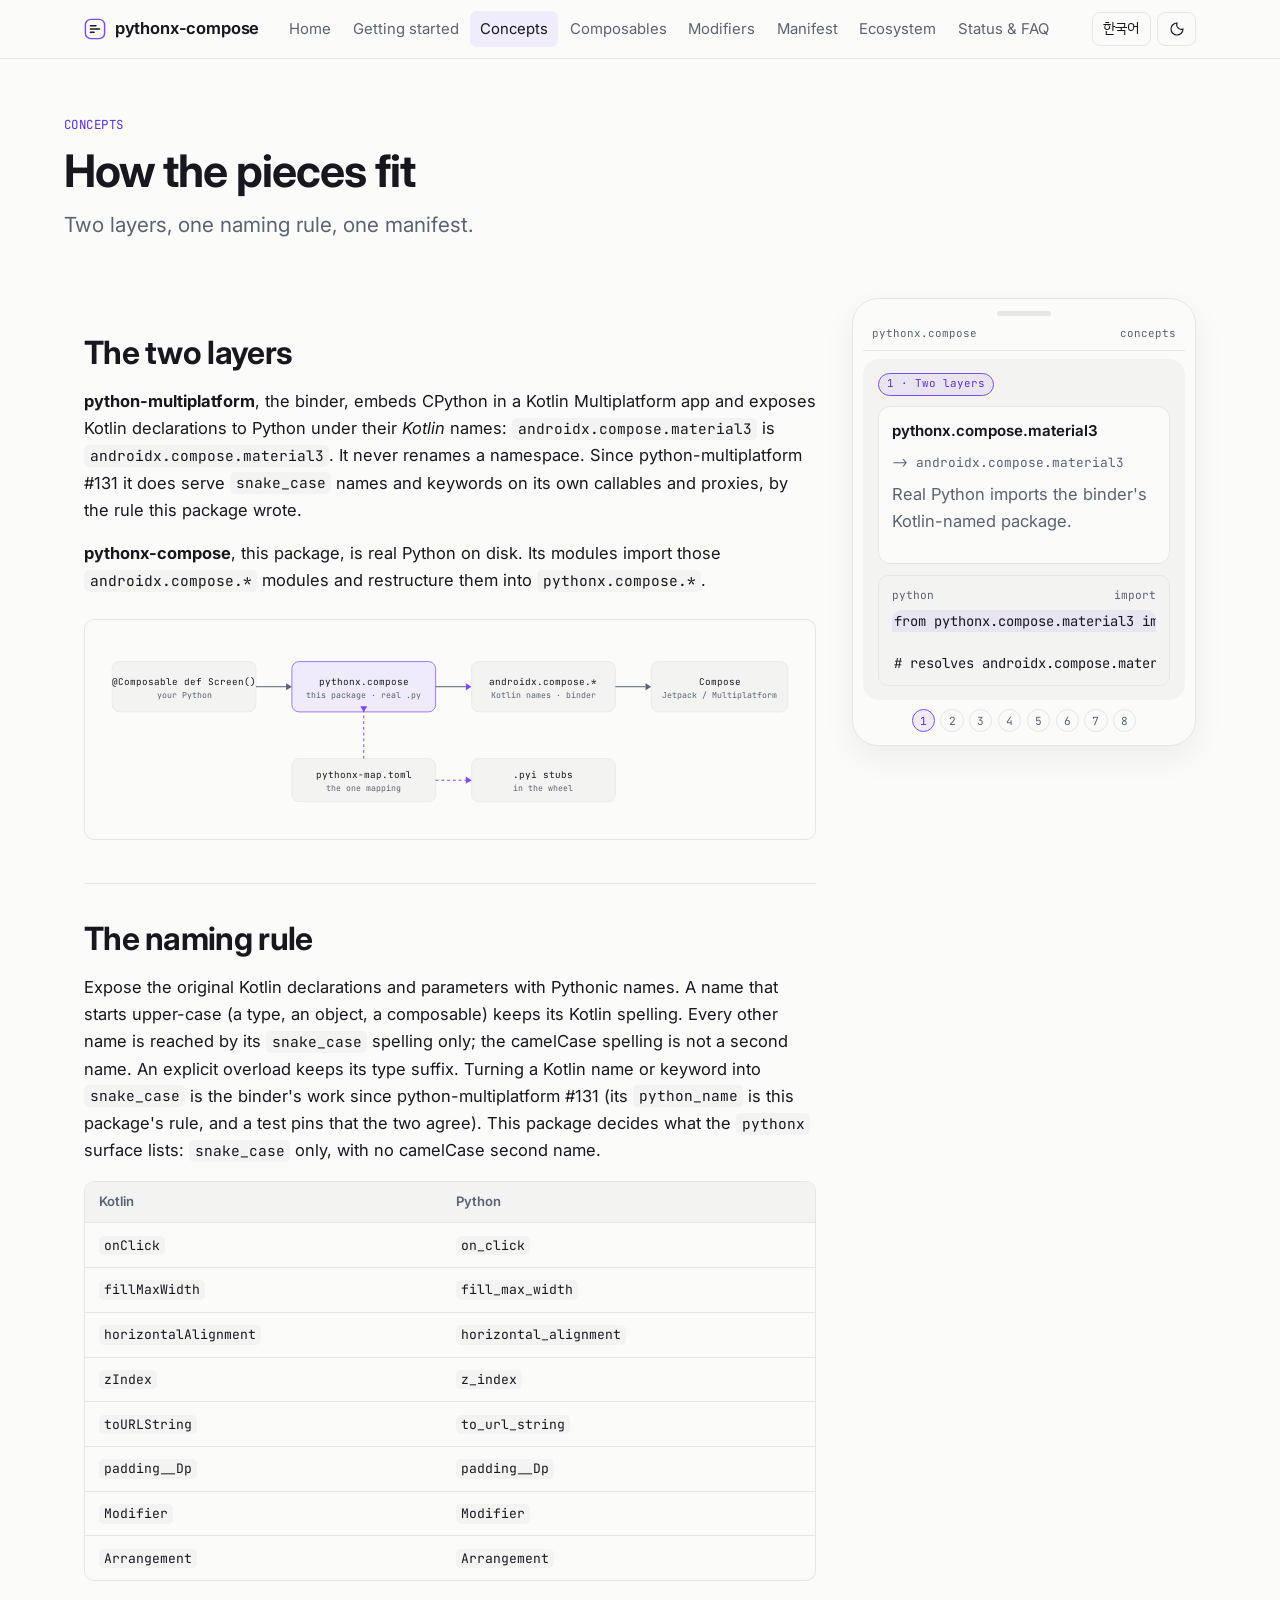
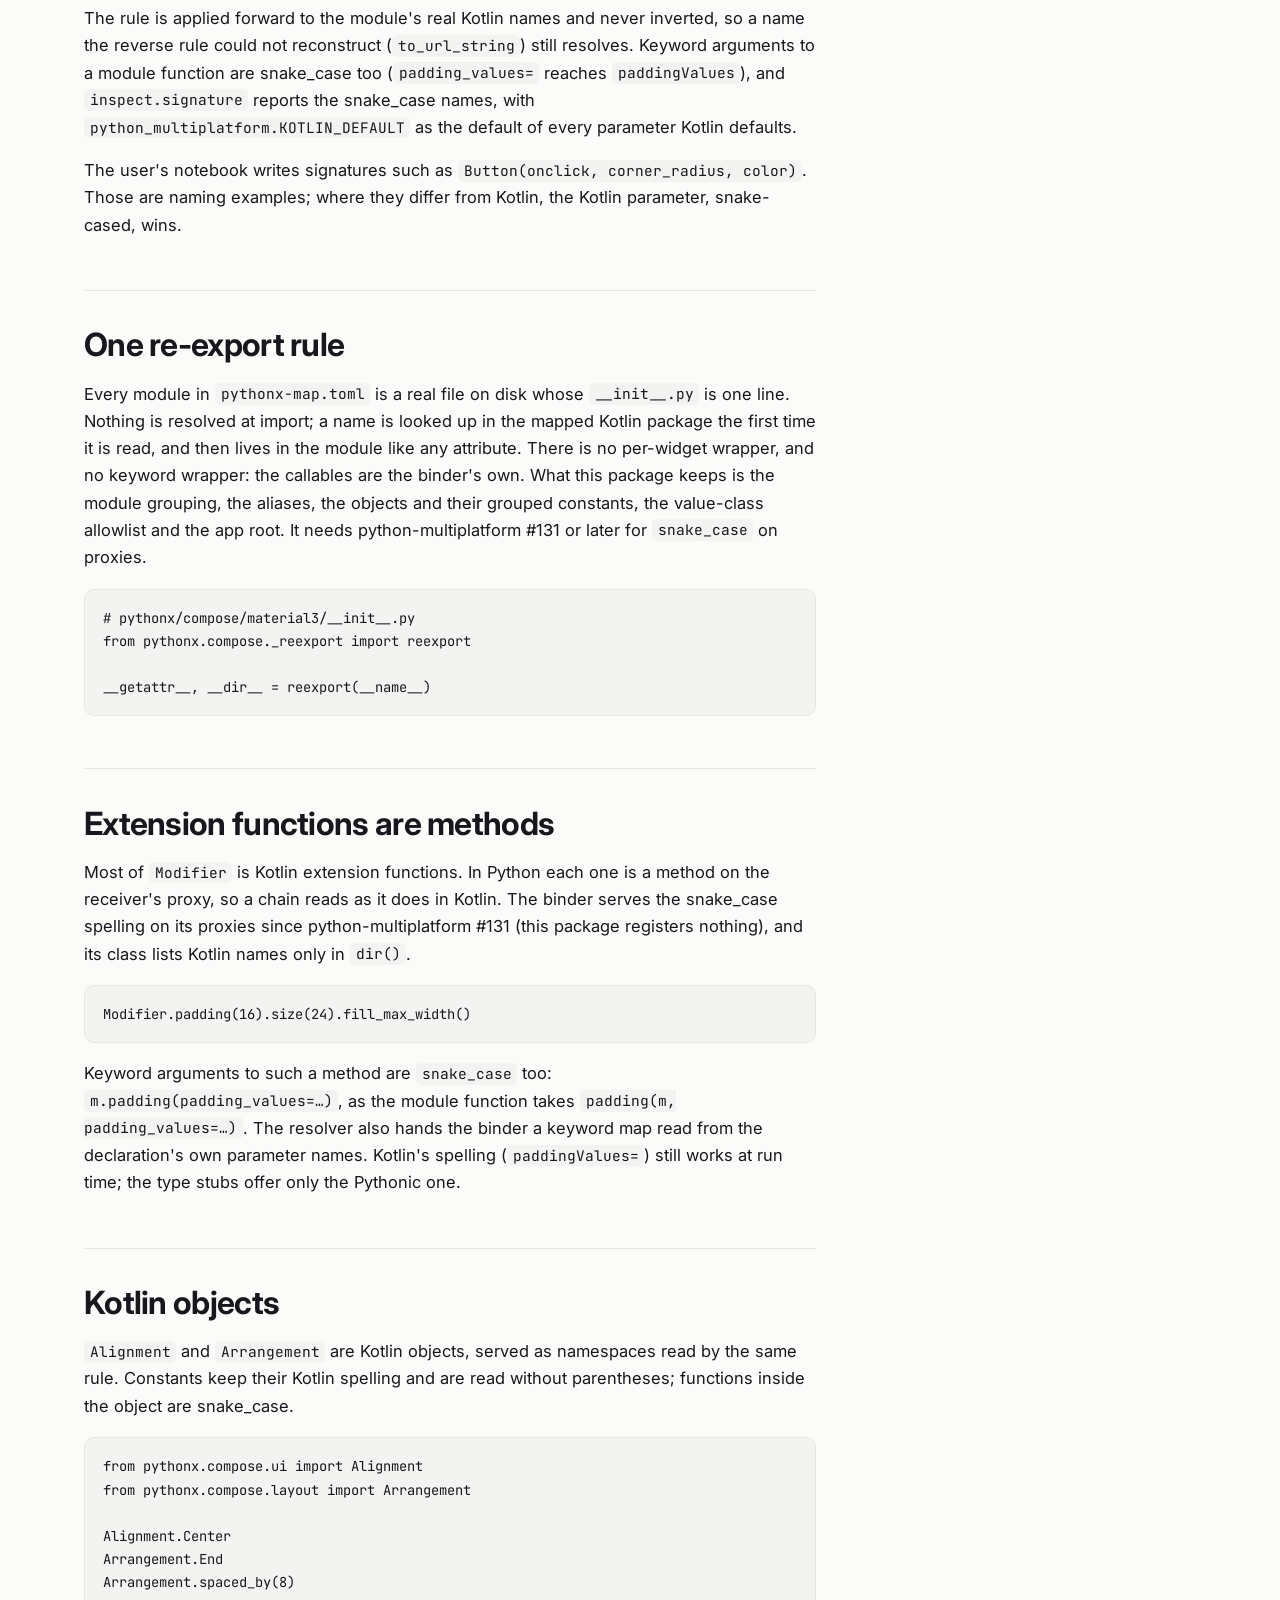
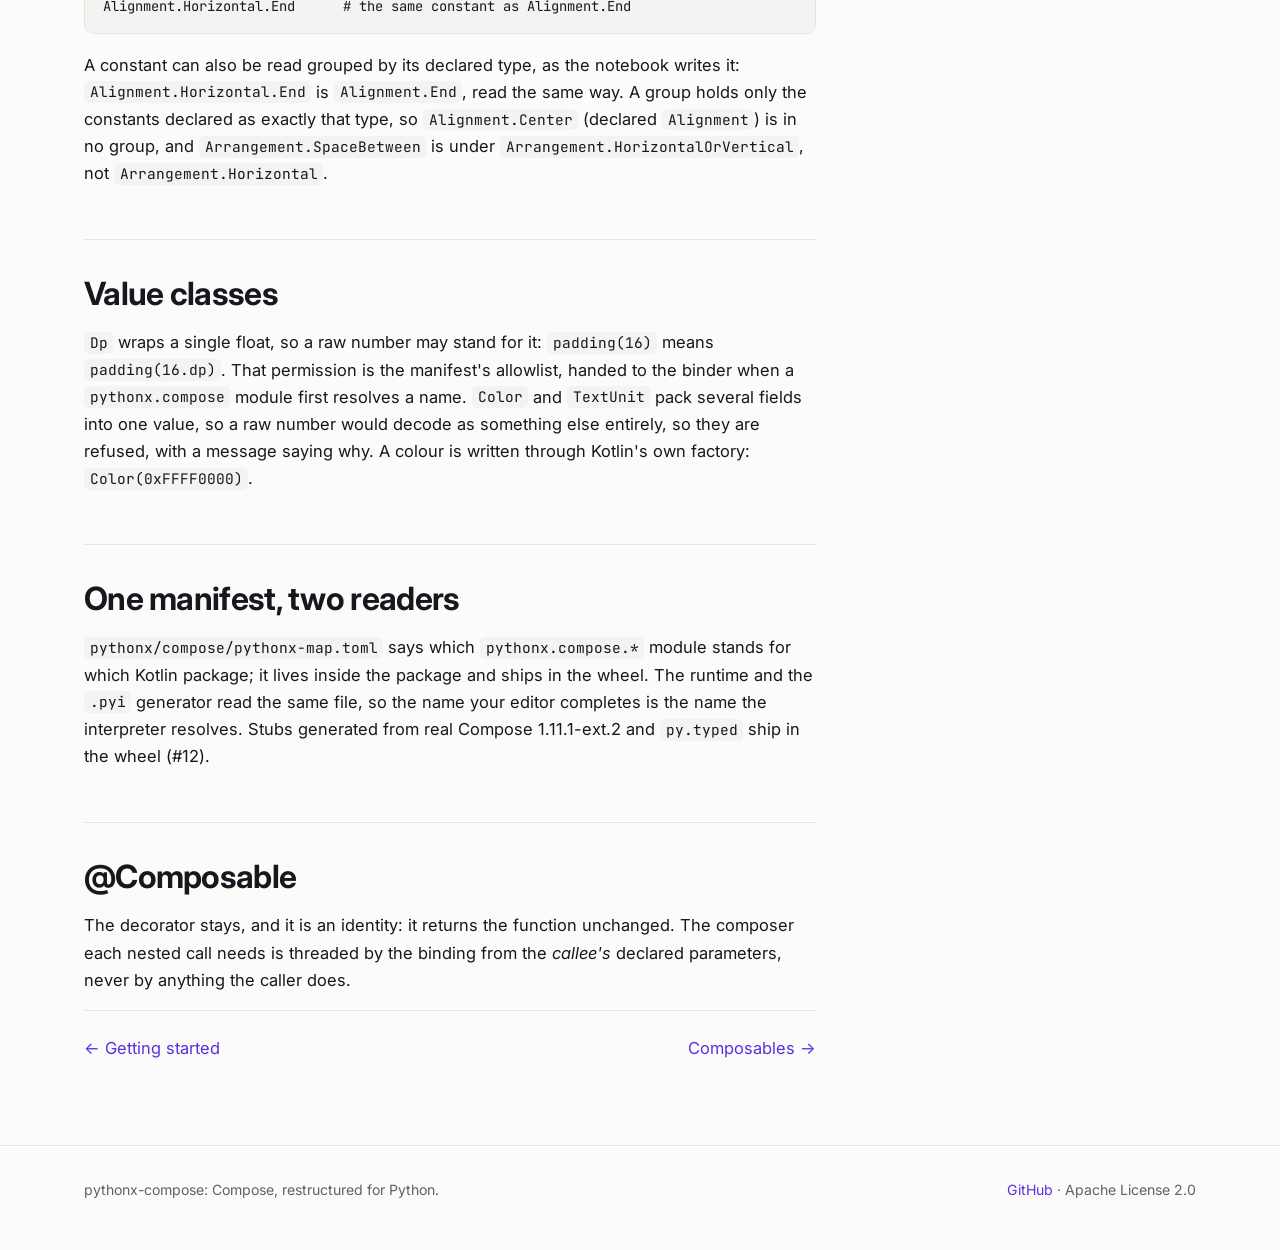
==== commit 59dfa589: "Feat: add scroll-driven live app preview to the guide and sync docs (#109)" ====
--- a/docs/guide/concepts.html
+++ b/docs/guide/concepts.html
@@ -29,15 +29,16 @@
 <main>
 <header class="page-head wrap"><p class="kicker"><span data-lang="en">Concepts</span><span data-lang="ko">개념</span></p><h1><span data-lang="en">How the pieces fit</span><span data-lang="ko">구성 요소가 맞물리는 방식</span></h1><p class="lead"><span data-lang="en">Two layers, one naming rule, one manifest.</span><span data-lang="ko">두 계층, 이름 규칙 하나, 매니페스트 하나.</span></p></header>
 
-<div class="wrap doc narrow">
-<section class="flush">
+<div class="wrap doc live-layout">
+<div class="live-prose">
+<section class="flush" data-live-step="layers">
 <h2><span data-lang="en">The two layers</span><span data-lang="ko">두 계층</span></h2>
 <p data-lang="en"><strong>python-multiplatform</strong>, the binder, embeds CPython in a Kotlin Multiplatform app and exposes Kotlin declarations to Python under their <em>Kotlin</em> names: <code>androidx.compose.material3</code> is <code>androidx.compose.material3</code>. It never renames a namespace. Since python-multiplatform #131 it does serve <code>snake_case</code> names and keywords on its own callables and proxies, by the rule this package wrote.</p><p data-lang="ko"><strong>python-multiplatform</strong>(바인더)는 Kotlin Multiplatform 앱에 CPython 을 임베딩하고, Kotlin 선언을 <em>Kotlin</em> 이름 그대로 파이썬에 노출합니다: <code>androidx.compose.material3</code> 는 <code>androidx.compose.material3</code> 입니다. 네임스페이스 이름을 절대 바꾸지 않습니다. 다만 python-multiplatform #131 부터는 이 패키지가 정한 규칙대로 자신의 함수와 프록시에서 <code>snake_case</code> 이름과 키워드를 제공합니다.</p>
 <p data-lang="en"><strong>pythonx-compose</strong>, this package, is real Python on disk. Its modules import those <code>androidx.compose.*</code> modules and restructure them into <code>pythonx.compose.*</code>.</p><p data-lang="ko"><strong>pythonx-compose</strong>(이 패키지)는 디스크에 있는 실제 파이썬입니다. 이 패키지의 모듈이 <code>androidx.compose.*</code> 를 import 해 <code>pythonx.compose.*</code> 로 재구성합니다.</p>
 <figure class="figure"><svg class="fig-wide" viewBox="0 0 960 250" role="img" aria-label="Python UI code calls pythonx.compose, which imports androidx.compose.* exposed by python-multiplatform, which is Compose itself; pythonx-map.toml feeds pythonx.compose and the .pyi stubs."><rect class="box" x="10" y="30" width="200" height="70" rx="10"/><text x="110.0" y="62.0" text-anchor="middle">@Composable def Screen()</text><text class="sub" x="110.0" y="80.0" text-anchor="middle">your Python</text><line class="edge" x1="210" y1="65" x2="252" y2="65"/><polygon class="head" points="260,65 252,60 252,70"/><rect class="box us" x="260" y="30" width="200" height="70" rx="10"/><text x="360.0" y="62.0" text-anchor="middle">pythonx.compose</text><text class="sub" x="360.0" y="80.0" text-anchor="middle">this package · real .py</text><line class="edge" x1="460" y1="65" x2="502" y2="65"/><polygon class="head us" points="510,65 502,60 502,70"/><rect class="box" x="510" y="30" width="200" height="70" rx="10"/><text x="610.0" y="62.0" text-anchor="middle">androidx.compose.*</text><text class="sub" x="610.0" y="80.0" text-anchor="middle">Kotlin names · binder</text><line class="edge" x1="710" y1="65" x2="752" y2="65"/><polygon class="head" points="760,65 752,60 752,70"/><rect class="box" x="760" y="30" width="190" height="70" rx="10"/><text x="855.0" y="62.0" text-anchor="middle">Compose</text><text class="sub" x="855.0" y="80.0" text-anchor="middle">Jetpack / Multiplatform</text><rect class="box" x="260" y="165" width="200" height="60" rx="10"/><text x="360.0" y="192.0" text-anchor="middle">pythonx-map.toml</text><text class="sub" x="360.0" y="210.0" text-anchor="middle">the one mapping</text><line class="edge dash" x1="360" y1="165" x2="360" y2="92"/><polygon class="head us" points="360,100 355,92 365,92"/><rect class="box" x="510" y="165" width="200" height="60" rx="10"/><text x="610.0" y="192.0" text-anchor="middle">.pyi stubs</text><text class="sub" x="610.0" y="210.0" text-anchor="middle">in the wheel</text><line class="edge dash" x1="460" y1="195" x2="502" y2="195"/><polygon class="head us" points="510,195 502,190 502,200"/></svg><svg class="fig-tall" viewBox="0 0 320 470" role="img" aria-label="The same layering, drawn vertically."><rect class="box" x="40" y="10" width="240" height="64" rx="10"/><text x="160.0" y="39.0" text-anchor="middle">@Composable def Screen()</text><text class="sub" x="160.0" y="57.0" text-anchor="middle">your Python</text><line class="edge" x1="160" y1="74" x2="160" y2="102"/><polygon class="head" points="160,110 155,102 165,102"/><rect class="box us" x="40" y="110" width="240" height="64" rx="10"/><text x="160.0" y="139.0" text-anchor="middle">pythonx.compose</text><text class="sub" x="160.0" y="157.0" text-anchor="middle">this package · real .py</text><line class="edge" x1="160" y1="174" x2="160" y2="202"/><polygon class="head us" points="160,210 155,202 165,202"/><rect class="box" x="40" y="210" width="240" height="64" rx="10"/><text x="160.0" y="239.0" text-anchor="middle">androidx.compose.*</text><text class="sub" x="160.0" y="257.0" text-anchor="middle">Kotlin names · binder</text><line class="edge" x1="160" y1="274" x2="160" y2="302"/><polygon class="head" points="160,310 155,302 165,302"/><rect class="box" x="40" y="310" width="240" height="64" rx="10"/><text x="160.0" y="339.0" text-anchor="middle">Compose</text><text class="sub" x="160.0" y="357.0" text-anchor="middle">Jetpack / Multiplatform</text><rect class="box" x="40" y="400" width="240" height="56" rx="10"/><text x="160.0" y="425.0" text-anchor="middle">pythonx-map.toml</text><text class="sub" x="160.0" y="443.0" text-anchor="middle">→ pythonx.compose, .pyi</text></svg></figure>
 </section>
 
-<section>
+<section data-live-step="naming">
 <h2><span data-lang="en">The naming rule</span><span data-lang="ko">이름 규칙</span></h2>
 <p data-lang="en">Expose the original Kotlin declarations and parameters with Pythonic names. A name that starts upper-case (a type, an object, a composable) keeps its Kotlin spelling. Every other name is reached by its <code>snake_case</code> spelling only; the camelCase spelling is not a second name. An explicit overload keeps its type suffix. Turning a Kotlin name or keyword into <code>snake_case</code> is the binder's work since python-multiplatform #131 (its <code>python_name</code> is this package's rule, and a test pins that the two agree). This package decides what the <code>pythonx</code> surface lists: <code>snake_case</code> only, with no camelCase second name.</p><p data-lang="ko">Kotlin 의 원래 선언과 매개변수를 파이썬다운 이름으로 노출합니다. 대문자로 시작하는 이름(타입, 객체, 컴포저블)은 Kotlin 표기를 유지합니다. 그 밖의 이름은 <code>snake_case</code> 표기로만 접근하며, camelCase 표기가 또 하나의 이름이 되지는 않습니다. 명시적 오버로드는 타입 접미사를 유지합니다. Kotlin 이름과 키워드를 <code>snake_case</code> 로 바꾸는 일은 python-multiplatform #131 부터 바인더가 합니다(바인더의 <code>python_name</code> 은 이 패키지의 규칙이며, 둘이 일치함을 테스트가 확인합니다). <code>pythonx</code> 표면에 무엇을 나열할지는 이 패키지가 정하며, <code>snake_case</code> 만 나열하고 camelCase 두 번째 이름은 두지 않습니다.</p>
 <div class="table-wrap"><table>
@@ -56,7 +57,7 @@
 <p data-lang="en">The user's notebook writes signatures such as <code>Button(onclick, corner_radius, color)</code>. Those are naming examples; where they differ from Kotlin, the Kotlin parameter, snake-cased, wins.</p><p data-lang="ko">사용자 노트북은 <code>Button(onclick, corner_radius, color)</code> 같은 시그니처를 씁니다. 이는 이름 예시이며, Kotlin 과 다르면 Kotlin 매개변수를 snake_case 로 바꾼 것이 이깁니다.</p>
 </section>
 
-<section>
+<section data-live-step="reexport">
 <h2><span data-lang="en">One re-export rule</span><span data-lang="ko">재노출 규칙 하나</span></h2>
 <p data-lang="en">Every module in <code>pythonx-map.toml</code> is a real file on disk whose <code>__init__.py</code> is one line. Nothing is resolved at import; a name is looked up in the mapped Kotlin package the first time it is read, and then lives in the module like any attribute. There is no per-widget wrapper, and no keyword wrapper: the callables are the binder's own. What this package keeps is the module grouping, the aliases, the objects and their grouped constants, the value-class allowlist and the app root. It needs python-multiplatform #131 or later for <code>snake_case</code> on proxies.</p><p data-lang="ko"><code>pythonx-map.toml</code> 의 모든 모듈은 디스크에 있는 실제 파일이며, <code>__init__.py</code> 는 한 줄입니다. import 할 때는 아무것도 해석하지 않고, 이름을 처음 읽을 때 대응된 Kotlin 패키지에서 찾은 뒤 보통의 속성처럼 모듈에 남습니다. 위젯별 래퍼도, 키워드 래퍼도 없습니다. 호출 대상은 바인더 자신의 함수입니다. 이 패키지가 맡는 것은 모듈 묶음, 별칭, 객체와 묶음 상수, 값 클래스 허용 목록, 앱 루트입니다. 프록시에서 <code>snake_case</code> 를 쓰려면 python-multiplatform #131 이상이 필요합니다.</p>
 <pre><code class="language-python"># pythonx/compose/material3/__init__.py
@@ -65,14 +66,14 @@
 __getattr__, __dir__ = reexport(__name__)</code></pre>
 </section>
 
-<section>
+<section data-live-step="extensions">
 <h2><span data-lang="en">Extension functions are methods</span><span data-lang="ko">확장 함수는 메서드</span></h2>
 <p data-lang="en">Most of <code>Modifier</code> is Kotlin extension functions. In Python each one is a method on the receiver's proxy, so a chain reads as it does in Kotlin. The binder serves the snake_case spelling on its proxies since python-multiplatform #131 (this package registers nothing), and its class lists Kotlin names only in <code>dir()</code>.</p><p data-lang="ko"><code>Modifier</code> 의 대부분은 Kotlin 확장 함수입니다. 파이썬에서는 각각이 수신 객체 프록시의 메서드가 되어, 체인이 Kotlin 에서처럼 읽힙니다. python-multiplatform #131 부터 바인더가 프록시에서 snake_case 표기를 제공하며(이 패키지는 아무것도 등록하지 않습니다), 바인더의 클래스는 <code>dir()</code> 에만 Kotlin 이름을 나열합니다.</p>
 <pre><code class="language-python">Modifier.padding(16).size(24).fill_max_width()</code></pre>
 <p data-lang="en">Keyword arguments to such a method are <code>snake_case</code> too: <code>m.padding(padding_values=…)</code>, as the module function takes <code>padding(m, padding_values=…)</code>. The resolver also hands the binder a keyword map read from the declaration's own parameter names. Kotlin's spelling (<code>paddingValues=</code>) still works at run time; the type stubs offer only the Pythonic one.</p><p data-lang="ko">이런 메서드의 키워드 인자도 <code>snake_case</code> 입니다: <code>m.padding(padding_values=…)</code> 이며, 모듈 함수는 <code>padding(m, padding_values=…)</code> 를 받습니다. 리졸버는 선언의 실제 파라미터 이름에서 읽은 키워드 맵도 바인더에 넘깁니다. Kotlin 이름(<code>paddingValues=</code>)도 실행 시에는 그대로 통하지만, 타입 스텁은 Pythonic 이름만 제시합니다.</p>
 </section>
 
-<section>
+<section data-live-step="objects">
 <h2><span data-lang="en">Kotlin objects</span><span data-lang="ko">Kotlin 객체</span></h2>
 <p data-lang="en"><code>Alignment</code> and <code>Arrangement</code> are Kotlin objects, served as namespaces read by the same rule. Constants keep their Kotlin spelling and are read without parentheses; functions inside the object are snake_case.</p><p data-lang="ko"><code>Alignment</code> 와 <code>Arrangement</code> 는 Kotlin 객체이며, 같은 규칙으로 읽는 네임스페이스로 제공됩니다. 상수는 Kotlin 표기를 유지하고 괄호 없이 읽으며, 객체 안의 함수는 snake_case 입니다.</p>
 <pre><code class="language-python">from pythonx.compose.ui import Alignment
@@ -85,21 +86,127 @@
 <p data-lang="en">A constant can also be read grouped by its declared type, as the notebook writes it: <code>Alignment.Horizontal.End</code> is <code>Alignment.End</code>, read the same way. A group holds only the constants declared as exactly that type, so <code>Alignment.Center</code> (declared <code>Alignment</code>) is in no group, and <code>Arrangement.SpaceBetween</code> is under <code>Arrangement.HorizontalOrVertical</code>, not <code>Arrangement.Horizontal</code>.</p><p data-lang="ko">노트북처럼 상수를 선언된 타입별로 묶어서 읽을 수도 있습니다. <code>Alignment.Horizontal.End</code> 는 <code>Alignment.End</code> 이며 같은 방식으로 읽힙니다. 묶음에는 정확히 그 타입으로 선언된 상수만 들어가므로 <code>Alignment.Center</code>(선언 타입 <code>Alignment</code>)는 어느 묶음에도 없고, <code>Arrangement.SpaceBetween</code> 은 <code>Arrangement.Horizontal</code> 이 아니라 <code>Arrangement.HorizontalOrVertical</code> 아래에 있습니다.</p>
 </section>
 
-<section>
+<section data-live-step="values">
 <h2><span data-lang="en">Value classes</span><span data-lang="ko">값 클래스</span></h2>
 <p data-lang="en"><code>Dp</code> wraps a single float, so a raw number may stand for it: <code>padding(16)</code> means <code>padding(16.dp)</code>. That permission is the manifest's allowlist, handed to the binder when a <code>pythonx.compose</code> module first resolves a name. <code>Color</code> and <code>TextUnit</code> pack several fields into one value, so a raw number would decode as something else entirely, so they are refused, with a message saying why. A colour is written through Kotlin's own factory: <code>Color(0xFFFF0000)</code>.</p><p data-lang="ko"><code>Dp</code> 는 float 하나를 감싸므로 숫자로 쓸 수 있습니다: <code>padding(16)</code> 은 <code>padding(16.dp)</code> 입니다. 이 허용은 매니페스트의 허용 목록이며, <code>pythonx.compose</code> 모듈이 처음 이름을 해석할 때 바인더에 전달됩니다. <code>Color</code> 와 <code>TextUnit</code> 은 여러 필드를 한 값에 담으므로 숫자를 넣으면 전혀 다른 값으로 해석됩니다. 그래서 이유를 밝히며 거절합니다. 색은 Kotlin 자신의 팩토리로 씁니다: <code>Color(0xFFFF0000)</code>.</p>
 </section>
 
-<section>
+<section data-live-step="manifest">
 <h2><span data-lang="en">One manifest, two readers</span><span data-lang="ko">매니페스트 하나, 읽는 쪽 둘</span></h2>
-<p data-lang="en"><code>pythonx/compose/pythonx-map.toml</code> says which <code>pythonx.compose.*</code> module stands for which Kotlin package; it lives inside the package and ships in the wheel. The runtime and the <code>.pyi</code> generator read the same file, so the name your editor completes is the name the interpreter resolves. Stubs generated from real Compose, and <code>py.typed</code>, are not shipped yet (issue #12).</p><p data-lang="ko"><code>pythonx/compose/pythonx-map.toml</code> 이 어떤 <code>pythonx.compose.*</code> 모듈이 어떤 Kotlin 패키지에 대응하는지 적습니다. 이 파일은 패키지 안에 있고 wheel 에 함께 담깁니다. 런타임과 <code>.pyi</code> 생성기가 같은 파일을 읽으므로, 편집기가 완성하는 이름과 인터프리터가 해석하는 이름이 같습니다. 실제 Compose 에서 생성한 스텁과 <code>py.typed</code> 는 아직 함께 배포되지 않습니다(이슈 #12).</p>
-</section>
-
-<section>
+<p data-lang="en"><code>pythonx/compose/pythonx-map.toml</code> says which <code>pythonx.compose.*</code> module stands for which Kotlin package; it lives inside the package and ships in the wheel. The runtime and the <code>.pyi</code> generator read the same file, so the name your editor completes is the name the interpreter resolves. Stubs generated from real Compose 1.11.1-ext.2 and <code>py.typed</code> ship in the wheel (#12).</p><p data-lang="ko"><code>pythonx/compose/pythonx-map.toml</code> 이 어떤 <code>pythonx.compose.*</code> 모듈이 어떤 Kotlin 패키지에 대응하는지 적습니다. 이 파일은 패키지 안에 있고 wheel 에 함께 담깁니다. 런타임과 <code>.pyi</code> 생성기가 같은 파일을 읽으므로, 편집기가 완성하는 이름과 인터프리터가 해석하는 이름이 같습니다. 실제 Compose 1.11.1-ext.2 에서 생성한 스텁과 <code>py.typed</code> 가 wheel 에 함께 담깁니다(#12).</p>
+</section>
+
+<section data-live-step="composable">
 <h2><span data-lang="en">@Composable</span><span data-lang="ko">@Composable</span></h2>
 <p data-lang="en">The decorator stays, and it is an identity: it returns the function unchanged. The composer each nested call needs is threaded by the binding from the <em>callee's</em> declared parameters, never by anything the caller does.</p><p data-lang="ko">데코레이터는 유지되며 항등 함수입니다: 함수를 그대로 돌려줍니다. 중첩 호출마다 필요한 composer 는 <em>호출되는 쪽</em>의 선언된 매개변수를 보고 바인딩이 넘기며, 호출하는 쪽은 아무것도 하지 않습니다.</p>
 <div class="pager"><a href="getting-started.html">← <span data-lang="en">Getting started</span><span data-lang="ko">시작하기</span></a><a href="guide-composables.html"><span data-lang="en">Composables</span><span data-lang="ko">컴포저블</span> →</a></div>
 </section>
+</div>
+
+<aside class="live-stage" aria-label="Live concept preview">
+<div class="live-phone">
+<div class="live-notch" aria-hidden="true"></div>
+<div class="live-statusbar" translate="no"><span>pythonx.compose</span><span>concepts</span></div>
+<div class="live-viewport">
+<div class="live-scene" data-live-scene="layers">
+<span class="live-badge"><span data-lang="en">1 · Two layers</span><span data-lang="ko">1 · 두 계층</span></span>
+<div class="live-ui-card">
+<div class="live-ui-title" translate="no">pythonx.compose.material3</div>
+<div class="live-ui-sub" translate="no">-&gt; androidx.compose.material3</div>
+<p data-lang="en" class="muted">Real Python imports the binder's Kotlin-named package.</p><p data-lang="ko" class="muted">실제 파이썬이 바인더의 Kotlin 이름 패키지를 import 합니다.</p>
+</div>
+<div class="live-code-card"><div class="live-code-head" translate="no"><span>python</span><span>import</span></div><pre><code><span class="live-line is-changed">from pythonx.compose.material3 import Text</span>
+<span class="live-line"># resolves androidx.compose.material3.Text</span></code></pre></div>
+</div>
+
+<div class="live-scene" data-live-scene="naming">
+<span class="live-badge"><span data-lang="en">2 · snake_case</span><span data-lang="ko">2 · snake_case</span></span>
+<div class="live-ui-card">
+<div class="live-ui-btn" translate="no">Send</div>
+<div class="live-ui-sub" translate="no">onClick -&gt; on_click · fillMaxWidth -&gt; fill_max_width</div>
+</div>
+<div class="live-code-card"><div class="live-code-head" translate="no"><span>python</span><span>keywords</span></div><pre><code><span class="live-line">Button(</span>
+<span class="live-line is-changed">    on_click=lambda: send(),</span>
+<span class="live-line is-changed">    content=lambda: Text(&quot;Send&quot;),</span>
+<span class="live-line">)</span></code></pre></div>
+</div>
+
+<div class="live-scene" data-live-scene="reexport">
+<span class="live-badge"><span data-lang="en">3 · Lazy re-export</span><span data-lang="ko">3 · 지연 재노출</span></span>
+<div class="live-ui-card">
+<div class="live-ui-title" translate="no">reexport(__name__)</div>
+<div class="live-ui-sub" translate="no">__getattr__, __dir__</div>
+<p data-lang="en" class="muted">One rule per module, resolved on first read and cached.</p><p data-lang="ko" class="muted">모듈마다 규칙 하나, 처음 읽을 때 해석하고 캐시합니다.</p>
+</div>
+<div class="live-code-card"><div class="live-code-head" translate="no"><span>python</span><span>__init__.py</span></div><pre><code><span class="live-line">from pythonx.compose._reexport import reexport</span>
+<span class="live-line is-changed">__getattr__, __dir__ = reexport(__name__)</span></code></pre></div>
+</div>
+
+<div class="live-scene" data-live-scene="extensions">
+<span class="live-badge"><span data-lang="en">4 · Modifier chain</span><span data-lang="ko">4 · Modifier 체인</span></span>
+<div class="live-ui-card is-padded">
+<div class="live-ui-title" translate="no">Padded card (16dp)</div>
+<div class="live-ui-sub" translate="no">Modifier.Companion -&gt; .padding(16) -&gt; .fill_max_width()</div>
+</div>
+<div class="live-code-card"><div class="live-code-head" translate="no"><span>python</span><span>chain</span></div><pre><code><span class="live-line is-changed">Modifier.padding(16).size(24).fill_max_width()</span>
+<span class="live-line">m.padding(padding_values=values)</span></code></pre></div>
+</div>
+
+<div class="live-scene" data-live-scene="objects">
+<span class="live-badge"><span data-lang="en">5 · Objects &amp; groups</span><span data-lang="ko">5 · 객체와 묶음</span></span>
+<div class="live-ui-card is-end">
+<div class="live-ui-title" translate="no">Aligned End</div>
+<div class="live-ui-btn" translate="no">Action</div>
+<div class="live-ui-sub" translate="no">Alignment.Horizontal.End == Alignment.End</div>
+</div>
+<div class="live-code-card"><div class="live-code-head" translate="no"><span>python</span><span>Alignment</span></div><pre><code><span class="live-line is-changed">Alignment.Horizontal.End  # == Alignment.End</span>
+<span class="live-line is-changed">Arrangement.spaced_by(8)</span></code></pre></div>
+</div>
+
+<div class="live-scene" data-live-scene="values">
+<span class="live-badge"><span data-lang="en">6 · Value classes</span><span data-lang="ko">6 · 값 클래스</span></span>
+<div class="live-ui-card">
+<div class="live-ui-Swatch" translate="no"><span class="live-ui-dot"></span><span>Color(0xFFFF0000) · padding(16)</span></div>
+<p data-lang="en" class="muted"><code>Dp</code> accepts a raw number; packed <code>Color</code> uses its constructor.</p><p data-lang="ko" class="muted"><code>Dp</code> 는 숫자를 받고, 묶인 <code>Color</code> 는 팩토리를 씁니다.</p>
+</div>
+<div class="live-code-card"><div class="live-code-head" translate="no"><span>python</span><span>Dp &amp; Color</span></div><pre><code><span class="live-line is-changed">Modifier.padding(16)         # Dp allowed</span>
+<span class="live-line is-changed">Text(&quot;Red&quot;, color=Color(0xFFFF0000))</span></code></pre></div>
+</div>
+
+<div class="live-scene" data-live-scene="manifest">
+<span class="live-badge"><span data-lang="en">7 · Manifest + .pyi</span><span data-lang="ko">7 · 매니페스트 + .pyi</span></span>
+<div class="live-ui-card">
+<div class="live-ui-title" translate="no">pythonx-map.toml</div>
+<div class="live-ui-sub" translate="no">runtime + scripts/gen_stubs.py -&gt; __init__.pyi</div>
+</div>
+<div class="live-code-card"><div class="live-code-head" translate="no"><span>toml</span><span>pythonx-map.toml</span></div><pre><code><span class="live-line">[modules]</span>
+<span class="live-line is-changed">&quot;pythonx.compose.layout&quot; = &quot;androidx.compose.foundation.layout&quot;</span></code></pre></div>
+</div>
+
+<div class="live-scene is-active" data-live-scene="composable">
+<span class="live-badge"><span data-lang="en">8 · @Composable</span><span data-lang="ko">8 · @Composable</span></span>
+<div class="live-ui-card is-padded">
+<div class="live-ui-title" translate="no">@Composable def Screen()</div>
+<div class="live-ui-btn" translate="no">Recompose</div>
+<div class="live-ui-sub" translate="no">composer threaded by the binding</div>
+</div>
+<div class="live-code-card"><div class="live-code-head" translate="no"><span>python</span><span>@Composable</span></div><pre><code><span class="live-line is-changed">@Composable</span>
+<span class="live-line">def Screen():</span>
+<span class="live-line is-changed">    Column(modifier=Modifier.padding(16), ...)</span></code></pre></div>
+</div>
+</div>
+<div class="live-dots" role="tablist" aria-label="Concept steps">
+<button class="live-dot-btn" type="button" data-live-goto="layers" aria-pressed="false" translate="no">1</button>
+<button class="live-dot-btn" type="button" data-live-goto="naming" aria-pressed="false" translate="no">2</button>
+<button class="live-dot-btn" type="button" data-live-goto="reexport" aria-pressed="false" translate="no">3</button>
+<button class="live-dot-btn" type="button" data-live-goto="extensions" aria-pressed="false" translate="no">4</button>
+<button class="live-dot-btn" type="button" data-live-goto="objects" aria-pressed="false" translate="no">5</button>
+<button class="live-dot-btn" type="button" data-live-goto="values" aria-pressed="false" translate="no">6</button>
+<button class="live-dot-btn" type="button" data-live-goto="manifest" aria-pressed="false" translate="no">7</button>
+<button class="live-dot-btn is-active" type="button" data-live-goto="composable" aria-pressed="true" translate="no">8</button>
+</div>
+</div>
+</aside>
 </div>
 
 </main>
--- a/docs/guide/assets/style.css
+++ b/docs/guide/assets/style.css
@@ -175,5 +175,215 @@
 details summary { cursor: pointer; font-weight: 600; }
 details[open] summary { margin-bottom: 0.5rem; }
 
+/* Scroll-driven live app preview (#109) */
+.live-layout {
+  display: grid;
+  grid-template-columns: minmax(0, 1fr) 21.5rem;
+  gap: 2.25rem;
+  align-items: start;
+}
+.live-layout > .live-prose { min-width: 0; }
+.live-stage {
+  position: sticky;
+  top: 4.8rem;
+  display: flex;
+  flex-direction: column;
+  gap: 0.85rem;
+  min-width: 0;
+}
+.live-phone {
+  border: 1.5px solid var(--line);
+  border-radius: 26px;
+  background: var(--bg);
+  padding: 0.65rem;
+  box-shadow: 0 12px 32px rgba(0, 0, 0, 0.06);
+}
+:root[data-theme="dark"] .live-phone { box-shadow: 0 12px 32px rgba(0, 0, 0, 0.32); }
+@media (prefers-color-scheme: dark) { :root:not([data-theme="light"]) .live-phone { box-shadow: 0 12px 32px rgba(0, 0, 0, 0.32); } }
+.live-notch {
+  width: 3.4rem;
+  height: 0.28rem;
+  border-radius: 999px;
+  background: var(--line);
+  margin: 0.1rem auto 0.55rem;
+}
+.live-statusbar {
+  display: flex;
+  justify-content: space-between;
+  align-items: center;
+  padding: 0 0.55rem 0.45rem;
+  font-family: var(--font-mono);
+  font-size: 0.68rem;
+  color: var(--muted);
+  border-bottom: 1px solid var(--line);
+}
+.live-viewport {
+  position: relative;
+  min-height: 14.5rem;
+  background: var(--code-bg);
+  border-radius: 16px;
+  margin-top: 0.5rem;
+  padding: 0.9rem;
+  overflow: hidden;
+}
+.live-scene {
+  display: none;
+  flex-direction: column;
+  gap: 0.65rem;
+  min-height: 12.7rem;
+  animation: live-fade 0.22s ease-out;
+}
+.live-scene.is-active { display: flex; }
+@keyframes live-fade {
+  from { opacity: 0; transform: translateY(4px); }
+  to { opacity: 1; transform: translateY(0); }
+}
+.live-badge {
+  display: inline-flex;
+  align-self: flex-start;
+  font-family: var(--font-mono);
+  font-size: 0.68rem;
+  color: var(--accent-ink);
+  background: var(--accent-soft);
+  border: 1px solid var(--accent);
+  border-radius: 999px;
+  padding: 0.08rem 0.5rem;
+}
+.live-ui-card {
+  background: var(--bg);
+  border: 1px solid var(--line);
+  border-radius: 12px;
+  padding: 0.75rem 0.85rem;
+  display: flex;
+  flex-direction: column;
+  gap: 0.5rem;
+}
+.live-ui-card.is-padded {
+  padding: 1rem;
+  border-color: var(--accent);
+}
+.live-ui-card.is-end {
+  align-items: flex-end;
+}
+.live-ui-title {
+  font-weight: 640;
+  font-size: 0.94rem;
+  color: var(--fg);
+}
+.live-ui-sub {
+  font-size: 0.8rem;
+  color: var(--muted);
+  font-family: var(--font-mono);
+}
+.live-ui-btn {
+  display: inline-flex;
+  align-items: center;
+  justify-content: center;
+  align-self: flex-start;
+  background: var(--accent);
+  color: #fff;
+  border-radius: 999px;
+  padding: 0.34rem 0.9rem;
+  font-size: 0.8rem;
+  font-weight: 560;
+}
+:root[data-theme="dark"] .live-ui-btn { color: #0f1115; }
+@media (prefers-color-scheme: dark) { :root:not([data-theme="light"]) .live-ui-btn { color: #0f1115; } }
+.live-ui-card.is-end .live-ui-btn { align-self: flex-end; }
+.live-ui-Swatch {
+  display: inline-flex;
+  align-items: center;
+  gap: 0.45rem;
+  font-family: var(--font-mono);
+  font-size: 0.76rem;
+}
+.live-ui-dot {
+  width: 0.75rem;
+  height: 0.75rem;
+  border-radius: 50%;
+  background: #e53935;
+  display: inline-block;
+}
+.live-dots {
+  display: flex;
+  justify-content: center;
+  gap: 0.35rem;
+  padding: 0.55rem 0 0.15rem;
+}
+.live-dot-btn {
+  width: 1.45rem;
+  height: 1.45rem;
+  border-radius: 999px;
+  border: 1px solid var(--line);
+  background: var(--bg);
+  color: var(--muted);
+  font-family: var(--font-mono);
+  font-size: 0.7rem;
+  cursor: pointer;
+  padding: 0;
+  display: inline-flex;
+  align-items: center;
+  justify-content: center;
+}
+.live-dot-btn.is-active, .live-dot-btn:hover {
+  border-color: var(--accent);
+  background: var(--accent-soft);
+  color: var(--accent-ink);
+}
+.live-code-card {
+  border: 1px solid var(--line);
+  border-radius: var(--radius);
+  background: var(--code-bg);
+  padding: 0.65rem 0.8rem;
+}
+.live-code-head {
+  font-family: var(--font-mono);
+  font-size: 0.7rem;
+  color: var(--muted);
+  margin: 0 0 0.35rem;
+  display: flex;
+  justify-content: space-between;
+}
+.live-code-card pre {
+  margin: 0;
+  padding: 0;
+  border: 0;
+  background: transparent;
+  font-size: 0.76rem;
+  line-height: 1.5;
+}
+.live-line {
+  display: block;
+  padding: 0.04rem 0.35rem;
+  margin: 0 -0.35rem;
+  border-left: 2px solid transparent;
+  border-radius: 3px;
+}
+.live-line.is-changed {
+  background: var(--accent-soft);
+  border-left-color: var(--accent);
+}
+section[data-live-step] {
+  scroll-margin-top: 5rem;
+  transition: border-color 0.2s ease;
+}
+@media (max-width: 920px) {
+  .live-layout {
+    grid-template-columns: minmax(0, 1fr);
+    gap: 1.5rem;
+  }
+  .live-stage {
+    position: static;
+    max-width: 24rem;
+    margin: 0 auto;
+    width: 100%;
+    order: -1;
+  }
+}
+@media (prefers-reduced-motion: reduce) {
+  .live-scene { animation: none !important; }
+  section[data-live-step] { transition: none !important; }
+}
+
 footer { border-top: 1px solid var(--line); padding: 2rem 0 3rem; color: var(--muted); font-size: 0.88rem; }
 footer .wrap { display: flex; flex-wrap: wrap; justify-content: space-between; gap: 1rem; }
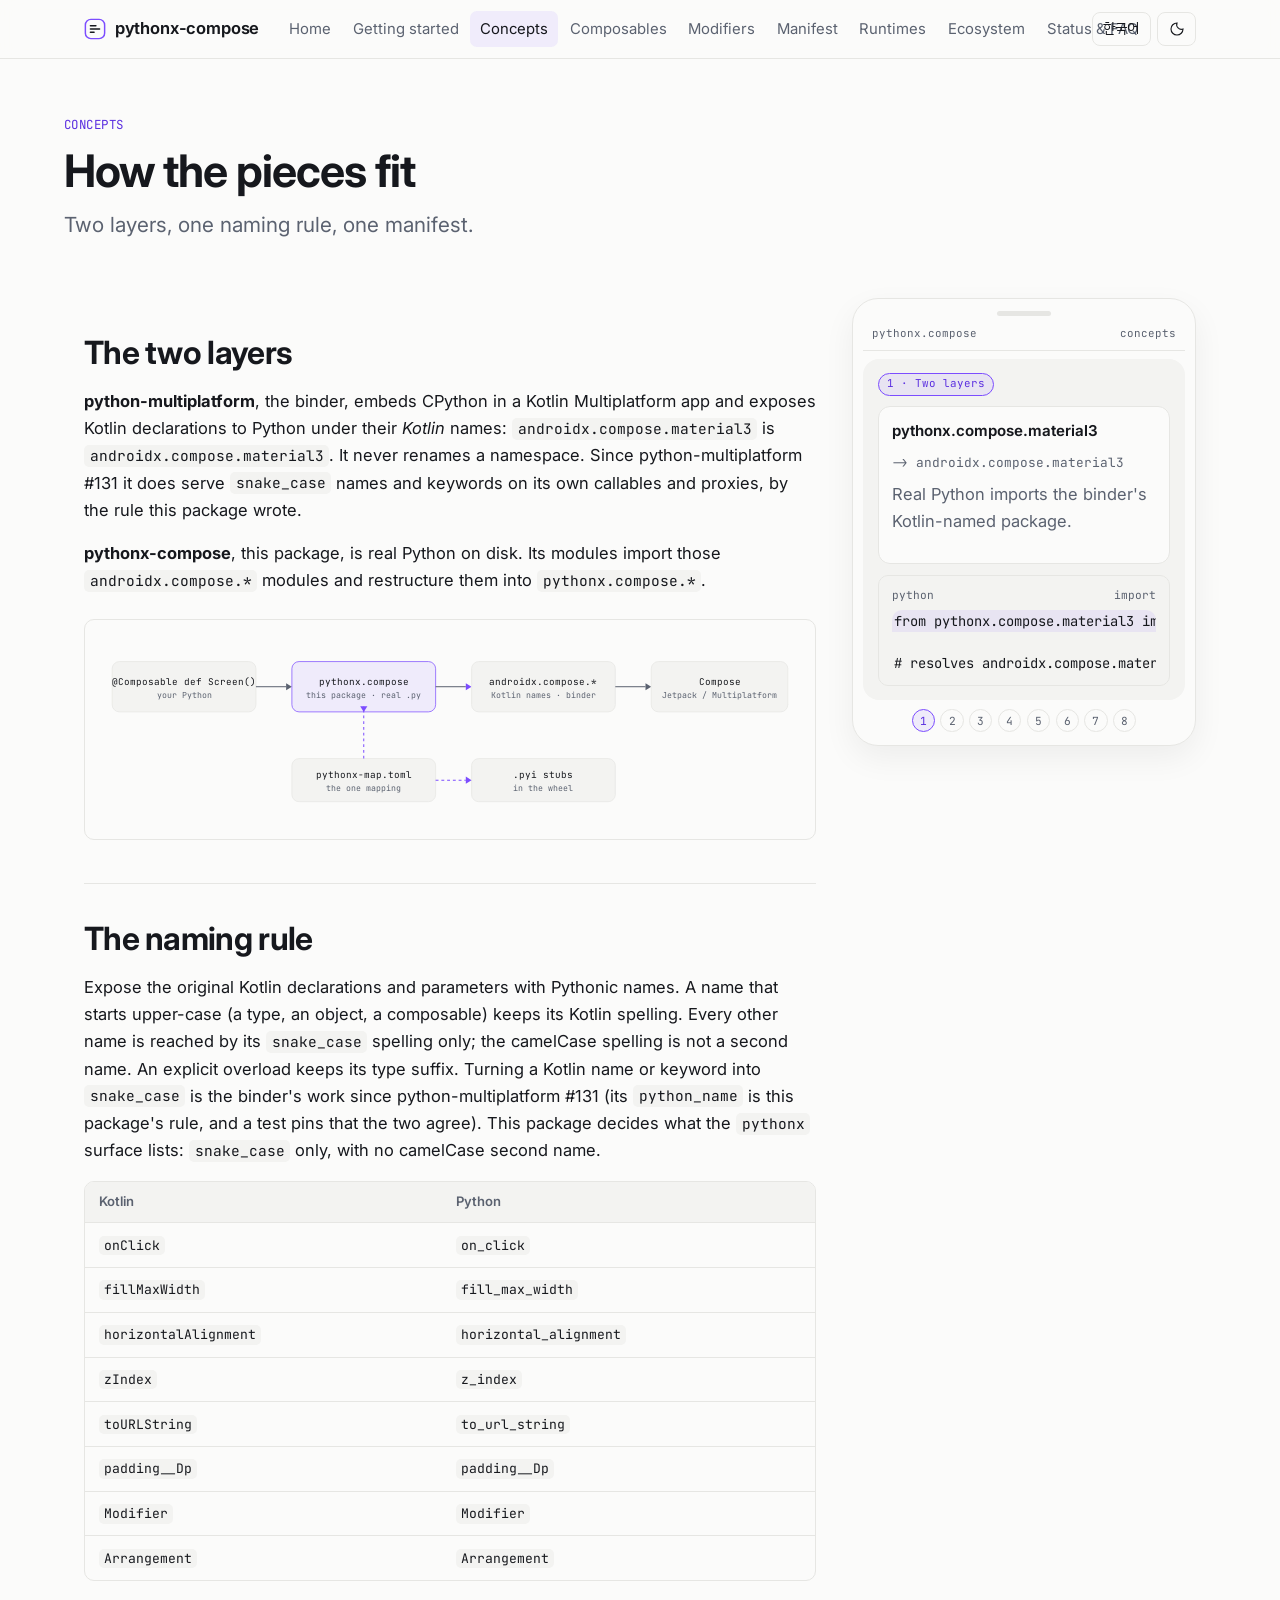
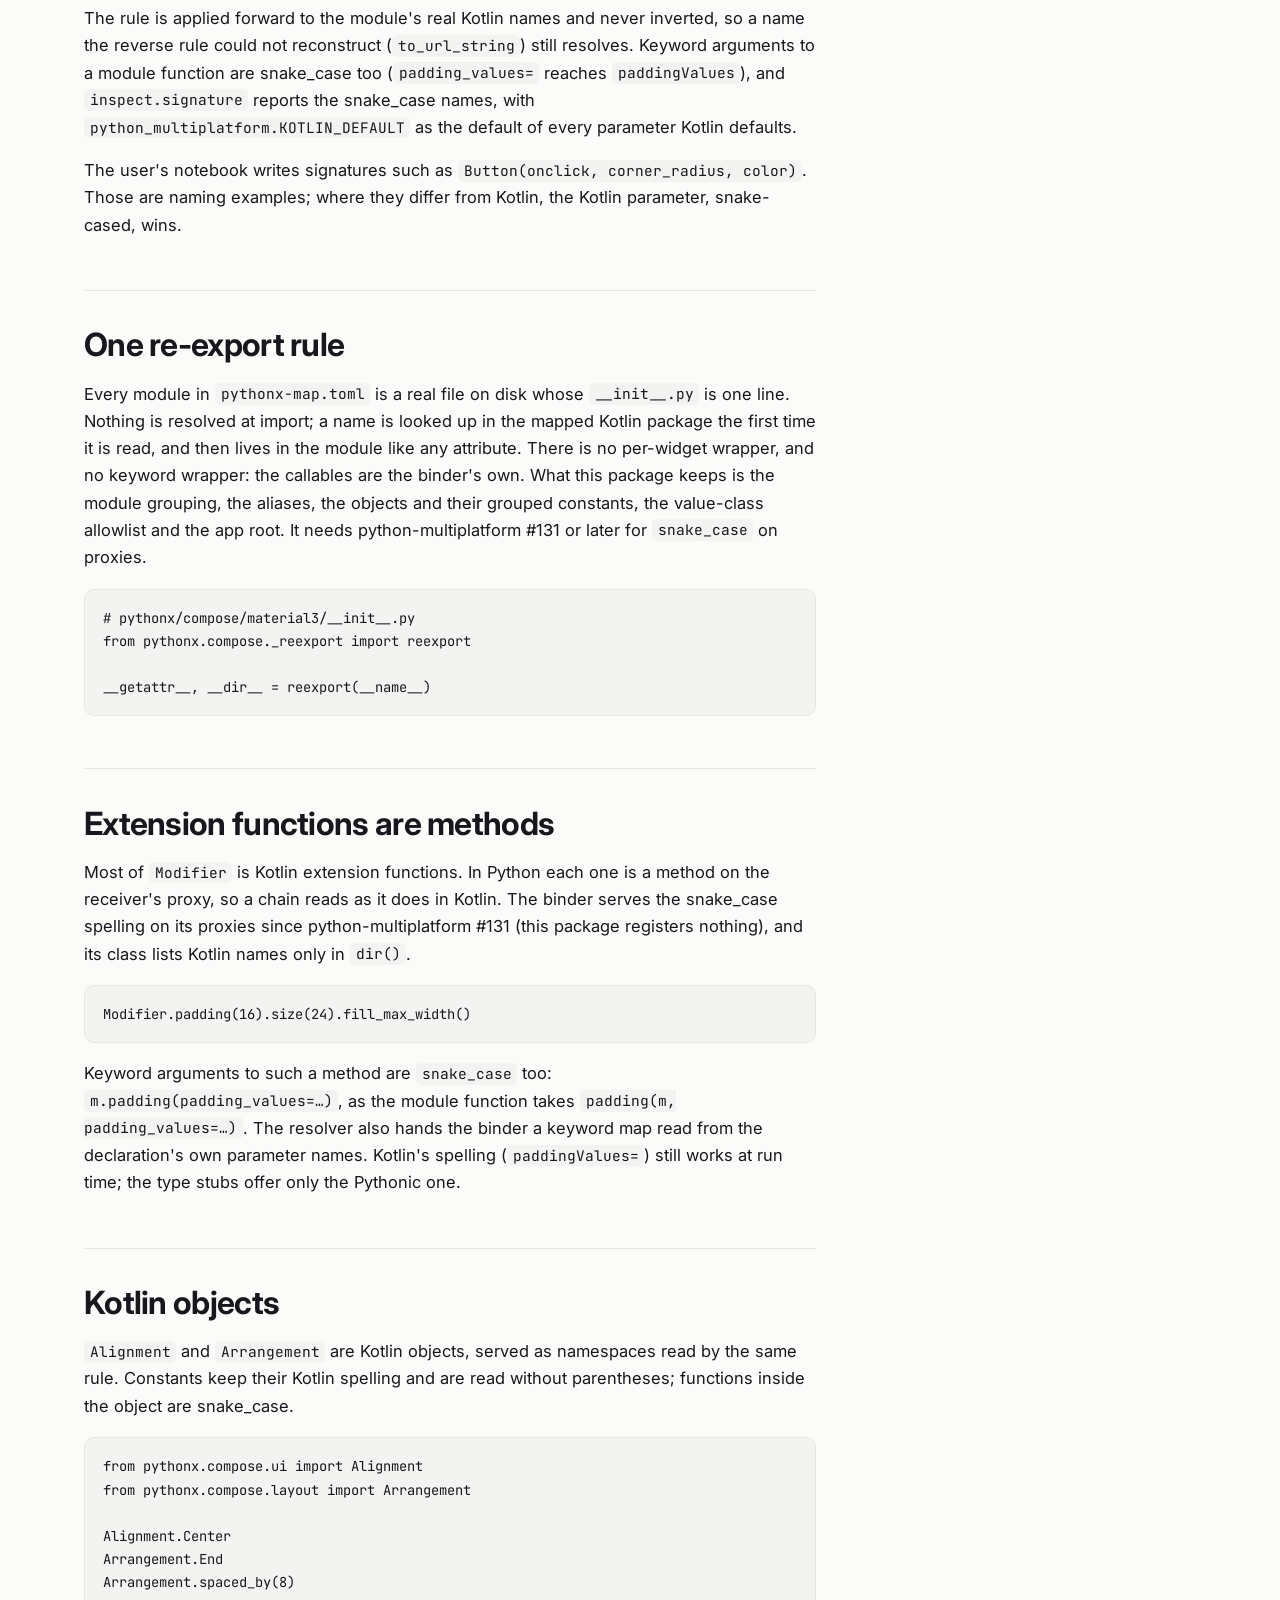
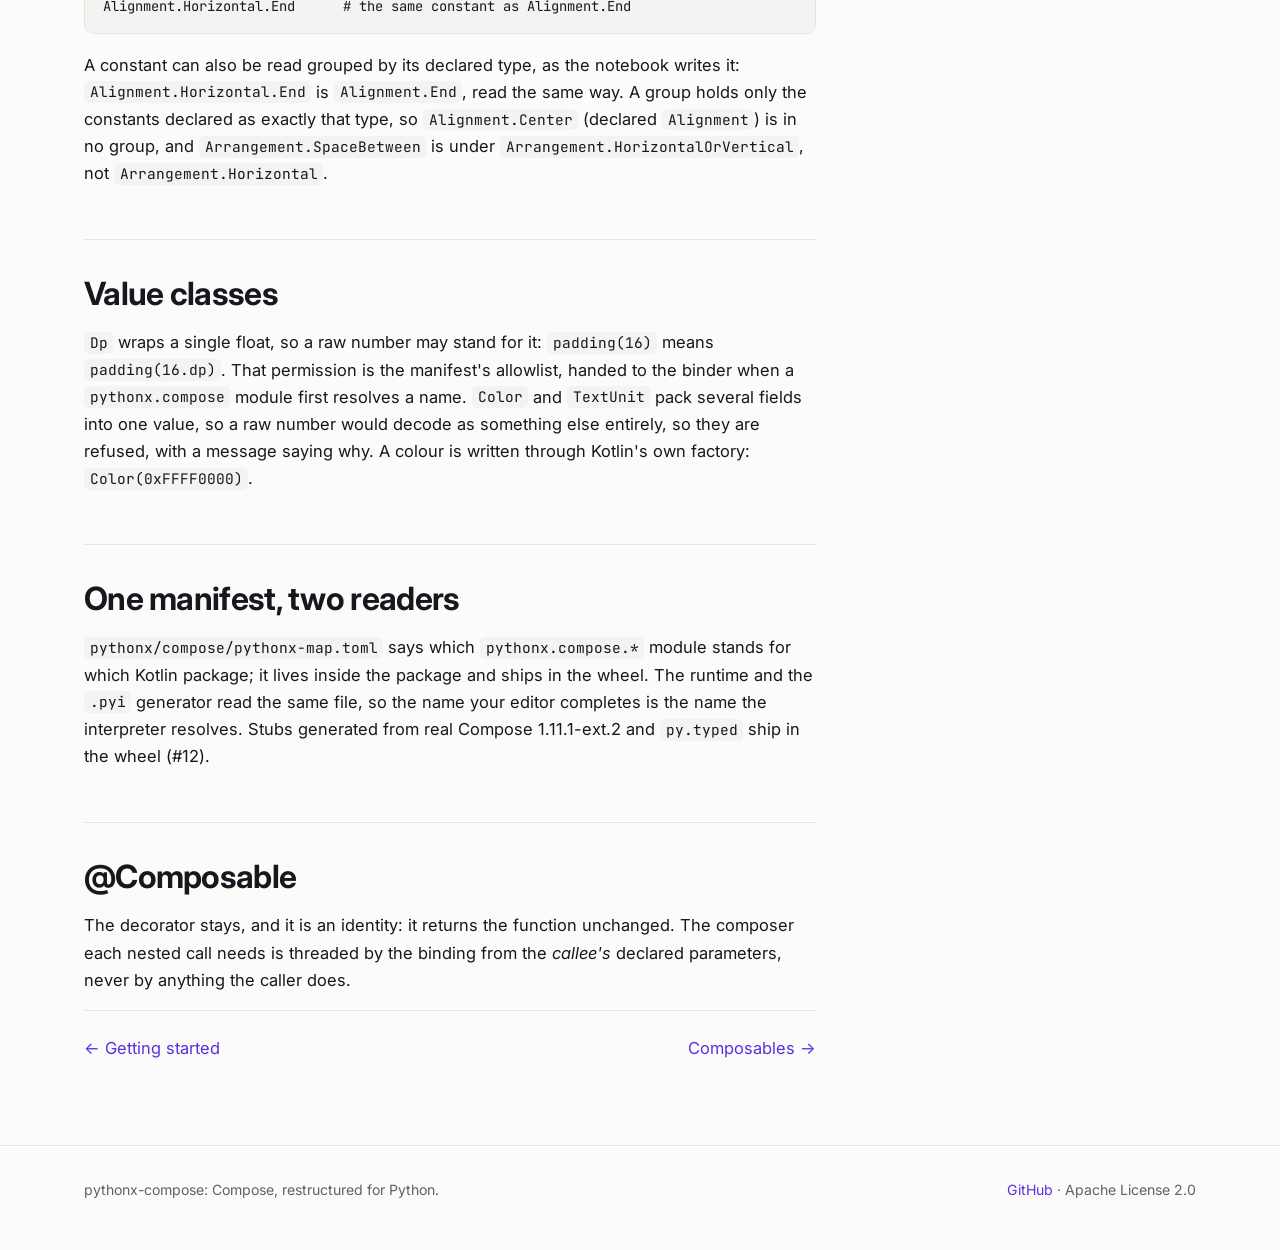
==== commit 602284ea: "Feat: pin package across desktop runtime paths and add runtimes guide (#110)" ====
--- a/docs/guide/concepts.html
+++ b/docs/guide/concepts.html
@@ -19,7 +19,7 @@
 <header class="site-header">
 <div class="wrap bar">
 <a class="brand" href="index.html"><svg class="mark" viewBox="0 0 24 24" aria-hidden="true"><rect x="1.5" y="1.5" width="21" height="21" rx="6" fill="none" stroke="var(--accent)" stroke-width="1.6"/><path d="M7 8.5h6M7 12h10M7 15.5h4" stroke="var(--fg)" stroke-width="1.6" stroke-linecap="round"/></svg>pythonx-compose</a>
-<nav class="nav" aria-label="Guide"><a href="index.html"><span data-lang="en">Home</span><span data-lang="ko">홈</span></a><a href="getting-started.html"><span data-lang="en">Getting started</span><span data-lang="ko">시작하기</span></a><a href="concepts.html" aria-current="page"><span data-lang="en">Concepts</span><span data-lang="ko">개념</span></a><a href="guide-composables.html"><span data-lang="en">Composables</span><span data-lang="ko">컴포저블</span></a><a href="guide-modifiers.html"><span data-lang="en">Modifiers</span><span data-lang="ko">모디파이어</span></a><a href="guide-manifest.html"><span data-lang="en">Manifest</span><span data-lang="ko">매니페스트</span></a><a href="ecosystem.html"><span data-lang="en">Ecosystem</span><span data-lang="ko">생태계</span></a><a href="status.html"><span data-lang="en">Status & FAQ</span><span data-lang="ko">현황 · FAQ</span></a></nav>
+<nav class="nav" aria-label="Guide"><a href="index.html"><span data-lang="en">Home</span><span data-lang="ko">홈</span></a><a href="getting-started.html"><span data-lang="en">Getting started</span><span data-lang="ko">시작하기</span></a><a href="concepts.html" aria-current="page"><span data-lang="en">Concepts</span><span data-lang="ko">개념</span></a><a href="guide-composables.html"><span data-lang="en">Composables</span><span data-lang="ko">컴포저블</span></a><a href="guide-modifiers.html"><span data-lang="en">Modifiers</span><span data-lang="ko">모디파이어</span></a><a href="guide-manifest.html"><span data-lang="en">Manifest</span><span data-lang="ko">매니페스트</span></a><a href="guide-runtimes.html"><span data-lang="en">Runtimes</span><span data-lang="ko">런타임</span></a><a href="ecosystem.html"><span data-lang="en">Ecosystem</span><span data-lang="ko">생태계</span></a><a href="status.html"><span data-lang="en">Status & FAQ</span><span data-lang="ko">현황 · FAQ</span></a></nav>
 <div class="tools">
 <button class="btn-ghost" id="lang-toggle" type="button"><span data-lang="en">한국어</span><span data-lang="ko">English</span></button>
 <button class="btn-ghost" id="theme-toggle" type="button" aria-label="Toggle colour theme"><svg viewBox="0 0 24 24" aria-hidden="true" fill="none" stroke="currentColor" stroke-width="1.7" stroke-linecap="round"><path d="M12 3a9 9 0 1 0 9 9 7 7 0 0 1-9-9z"/></svg></button>
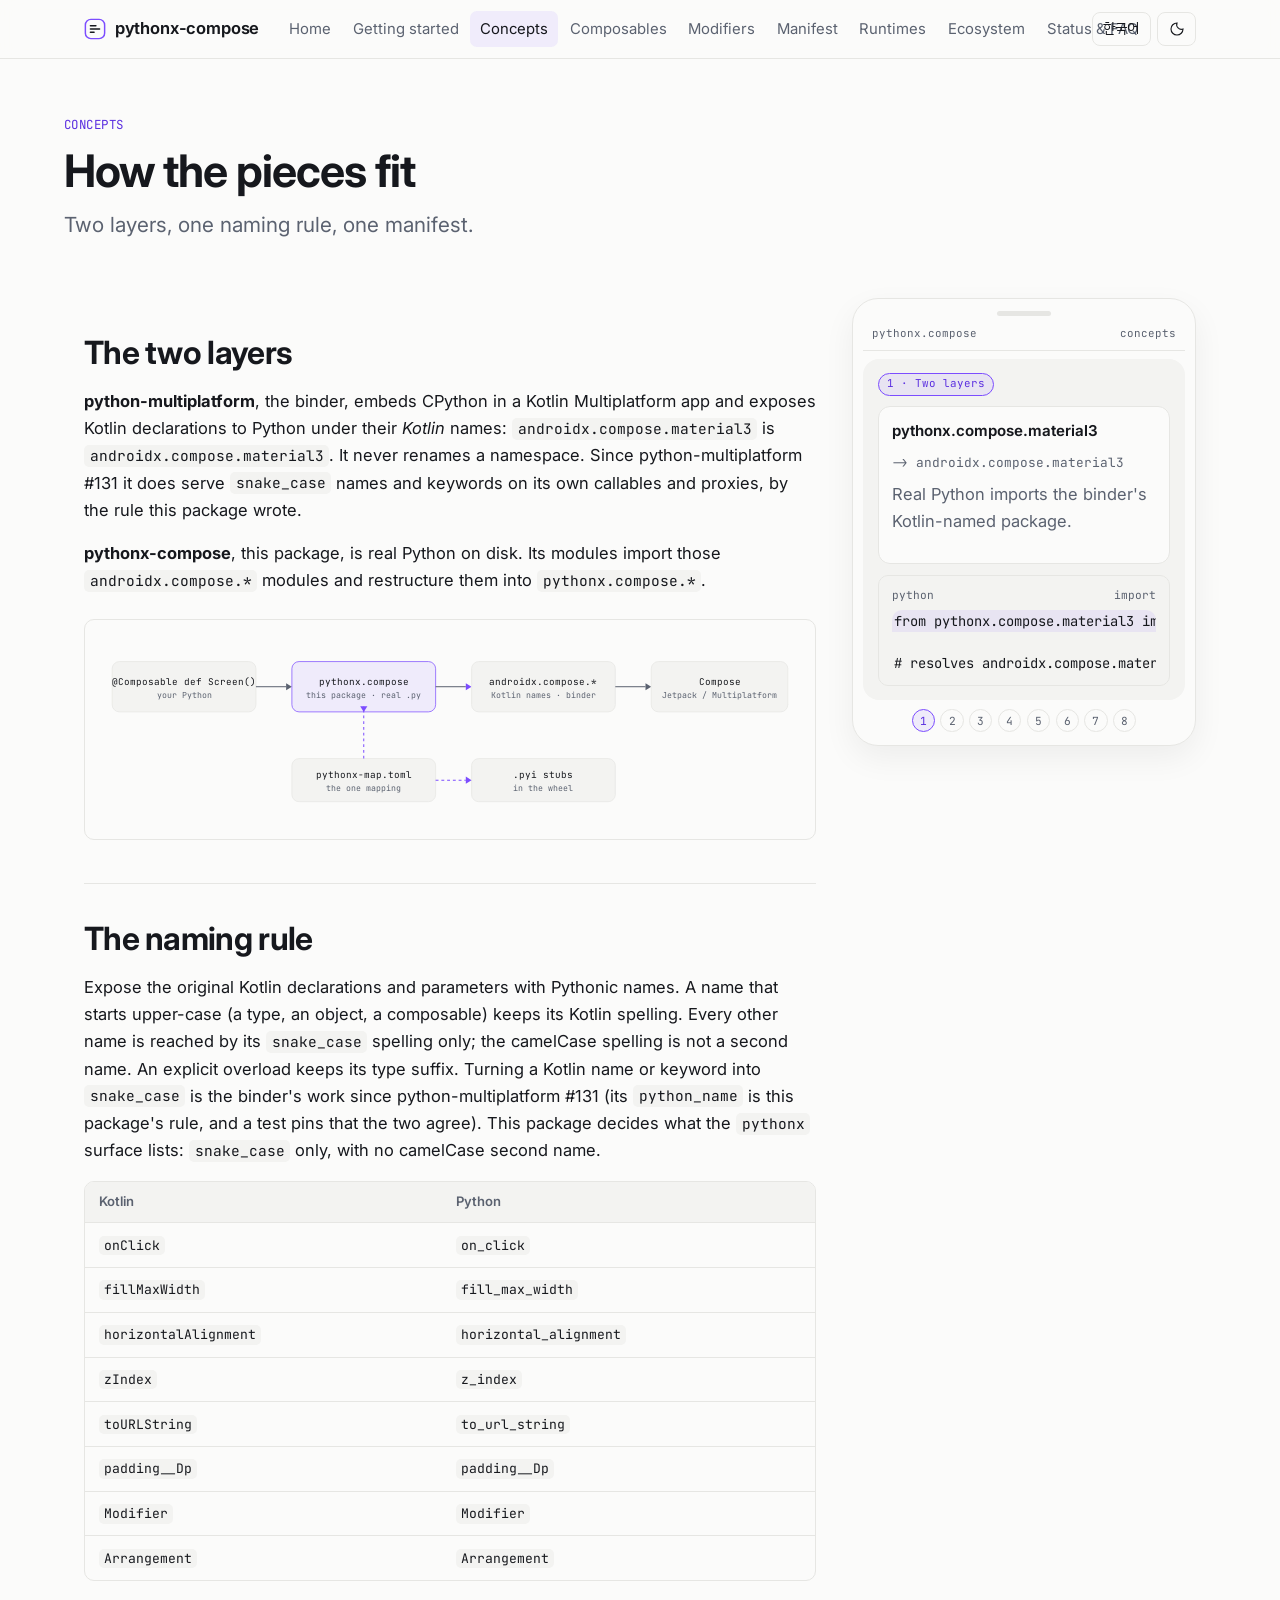
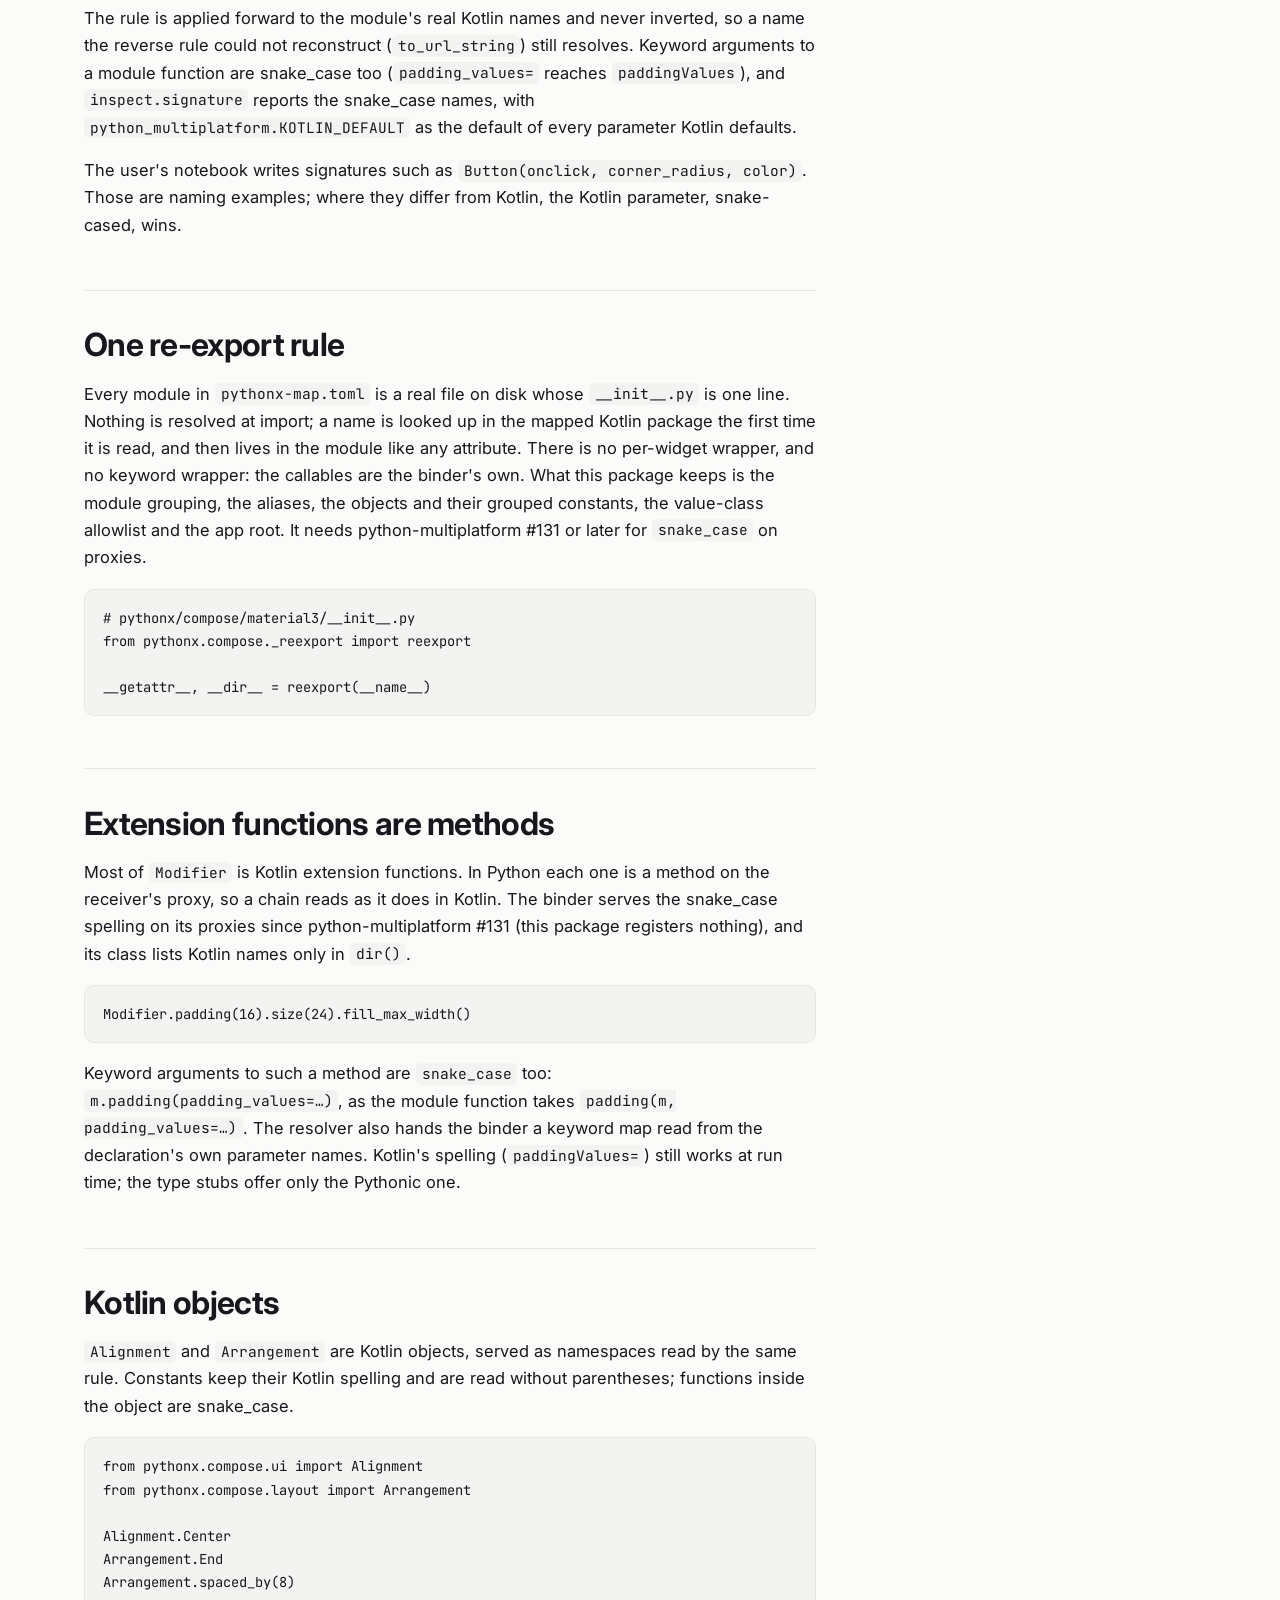
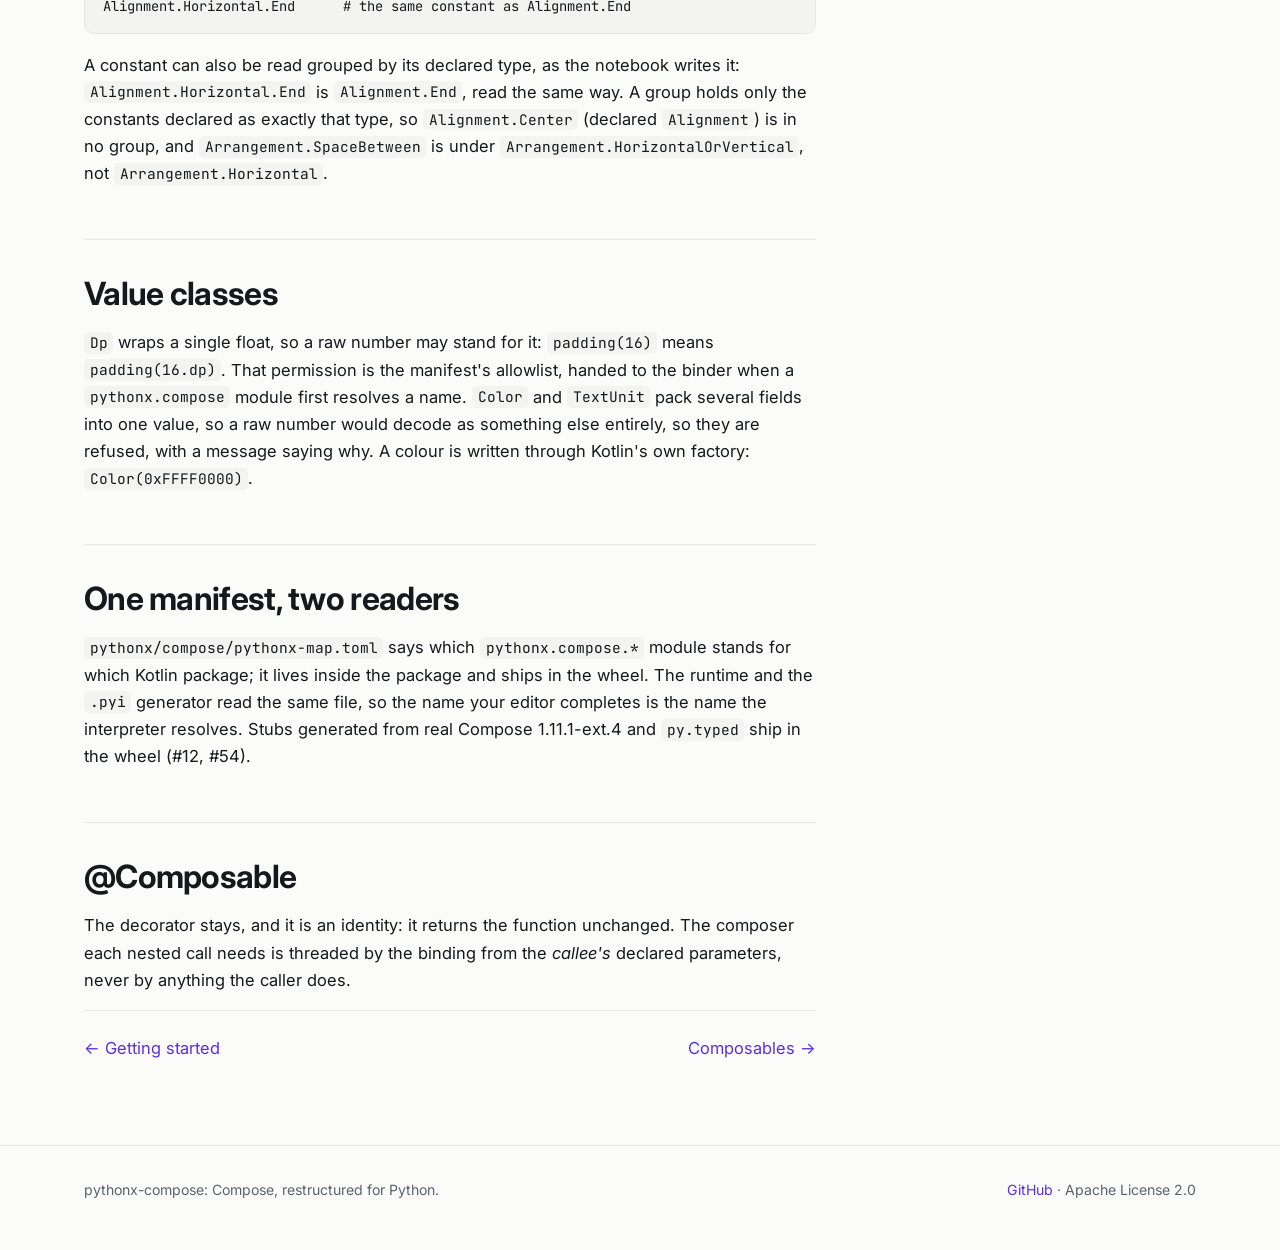
==== commit eebeeec3: "Feat: regenerate stubs and record design-system surface snapshots for Compose 1.11.1-ext.4 (#54)" ====
--- a/docs/guide/concepts.html
+++ b/docs/guide/concepts.html
@@ -93,7 +93,7 @@
 
 <section data-live-step="manifest">
 <h2><span data-lang="en">One manifest, two readers</span><span data-lang="ko">매니페스트 하나, 읽는 쪽 둘</span></h2>
-<p data-lang="en"><code>pythonx/compose/pythonx-map.toml</code> says which <code>pythonx.compose.*</code> module stands for which Kotlin package; it lives inside the package and ships in the wheel. The runtime and the <code>.pyi</code> generator read the same file, so the name your editor completes is the name the interpreter resolves. Stubs generated from real Compose 1.11.1-ext.2 and <code>py.typed</code> ship in the wheel (#12).</p><p data-lang="ko"><code>pythonx/compose/pythonx-map.toml</code> 이 어떤 <code>pythonx.compose.*</code> 모듈이 어떤 Kotlin 패키지에 대응하는지 적습니다. 이 파일은 패키지 안에 있고 wheel 에 함께 담깁니다. 런타임과 <code>.pyi</code> 생성기가 같은 파일을 읽으므로, 편집기가 완성하는 이름과 인터프리터가 해석하는 이름이 같습니다. 실제 Compose 1.11.1-ext.2 에서 생성한 스텁과 <code>py.typed</code> 가 wheel 에 함께 담깁니다(#12).</p>
+<p data-lang="en"><code>pythonx/compose/pythonx-map.toml</code> says which <code>pythonx.compose.*</code> module stands for which Kotlin package; it lives inside the package and ships in the wheel. The runtime and the <code>.pyi</code> generator read the same file, so the name your editor completes is the name the interpreter resolves. Stubs generated from real Compose 1.11.1-ext.4 and <code>py.typed</code> ship in the wheel (#12, #54).</p><p data-lang="ko"><code>pythonx/compose/pythonx-map.toml</code> 이 어떤 <code>pythonx.compose.*</code> 모듈이 어떤 Kotlin 패키지에 대응하는지 적습니다. 이 파일은 패키지 안에 있고 wheel 에 함께 담깁니다. 런타임과 <code>.pyi</code> 생성기가 같은 파일을 읽으므로, 편집기가 완성하는 이름과 인터프리터가 해석하는 이름이 같습니다. 실제 Compose 1.11.1-ext.4 에서 생성한 스텁과 <code>py.typed</code> 가 wheel 에 함께 담깁니다(#12, #54).</p>
 </section>
 
 <section data-live-step="composable">
